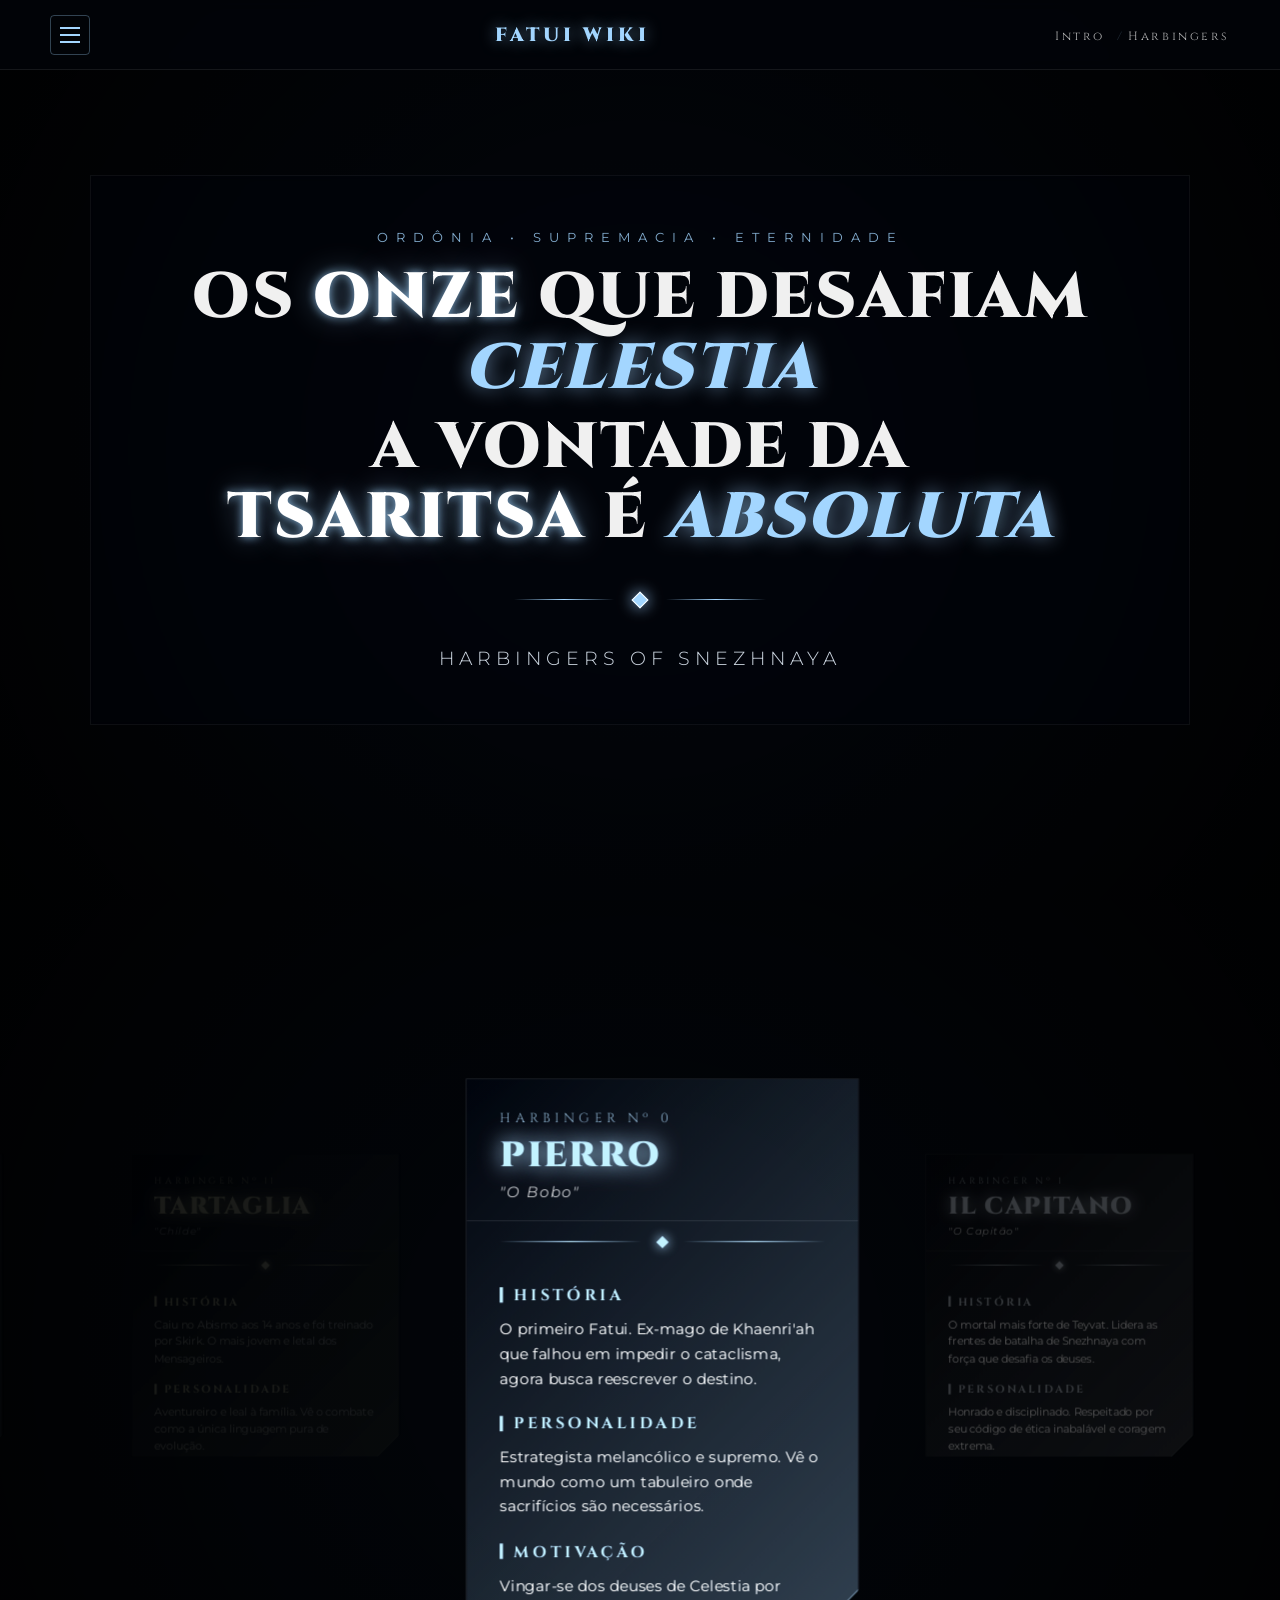
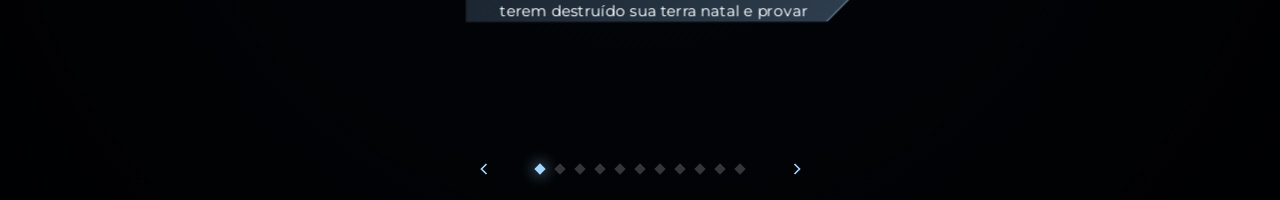
==== index.html @ 478ee24c "style: header" ====
<!DOCTYPE html>
<html lang="pt-BR">

<head>
    <meta charset="UTF-8">
    <meta name="viewport" content="width=device-width, initial-scale=1.0">
    <title>Os Onze Mensageiros Fatui</title>
    <link rel="preconnect" href="https://fonts.googleapis.com">
    <link rel="preconnect" href="https://fonts.gstatic.com" crossorigin>
    <link
        href="https://fonts.googleapis.com/css2?family=Cinzel:wght@400;700;900&family=Montserrat:wght@200;300;400&display=swap"
        rel="stylesheet">
    <link rel="stylesheet" href="style.css">
</head>

<body>

    <header class="main-header">
        <div class="header-left">
            <button class="hamburger-btn" id="hamburgerBtn" aria-label="Menu">
                <span class="hamburger-line"></span>
                <span class="hamburger-line"></span>
                <span class="hamburger-line"></span>
            </button>
        </div>
    
        <div class="header-center">
            <span class="logo">FATUI WIKI</span>
        </div>
    
        <nav class="header-right">
            <a href="#intro">Intro</a>
            <a href="#carousel-section">Harbingers</a>
        </nav>
    </header>

    <!-- MENU LATERAL -->
    <aside class="sidebar-menu" id="sidebarMenu">
        <div class="sidebar-header">
            <h2 class="sidebar-title">HARBINGERS</h2>
            <button class="sidebar-close" id="sidebarClose" aria-label="Fechar">
                <svg width="24" height="24" viewBox="0 0 24 24" fill="none" stroke="currentColor" stroke-width="2">
                    <line x1="18" y1="6" x2="6" y2="18"></line>
                    <line x1="6" y1="6" x2="18" y2="18"></line>
                </svg>
            </button>
        </div>

        <nav class="sidebar-nav">
            <a href="#" class="sidebar-item" data-index="0">
                <img src="resources/pierro.webp" alt="Pierro" class="sidebar-icon">
                <span class="sidebar-rank">Nº 0</span>
                <span class="sidebar-name">Pierro</span>
                <span class="sidebar-title">"O Bobo"</span>
            </a>
            <a href="#" class="sidebar-item" data-index="1">
                <img src="resources/capitano.webp" alt="Il Capitano" class="sidebar-icon">
                <span class="sidebar-rank">Nº 1</span>
                <span class="sidebar-name">Il Capitano</span>
                <span class="sidebar-title">"O Capitão"</span>
            </a>
            <a href="#" class="sidebar-item" data-index="2">
                <img src="resources/dottore.webp" alt="Dottore" class="sidebar-icon">
                <span class="sidebar-rank">Nº 2</span>
                <span class="sidebar-name">Dottore</span>
                <span class="sidebar-title">"O Doutor"</span>
            </a>
            <a href="#" class="sidebar-item" data-index="3">
                <img src="resources/columbina.webp" alt="Columbina" class="sidebar-icon">
                <span class="sidebar-rank">Nº 3</span>
                <span class="sidebar-name">Columbina</span>
                <span class="sidebar-title">"A Damisela"</span>
            </a>
            <a href="#" class="sidebar-item" data-index="4">
                <img src="resources/arlecchino.webp" alt="Arlecchino" class="sidebar-icon">
                <span class="sidebar-rank">Nº 4</span>
                <span class="sidebar-name">Arlecchino</span>
                <span class="sidebar-title">"A Serva"</span>
            </a>
            <a href="#" class="sidebar-item" data-index="5">
                <img src="resources/pulcinella.webp" alt="Pulcinella" class="sidebar-icon">
                <span class="sidebar-rank">Nº 5</span>
                <span class="sidebar-name">Pulcinella</span>
                <span class="sidebar-title">"O Galo"</span>
            </a>
            <a href="#" class="sidebar-item" data-index="6">
                <img src="resources/scaramouche.webp" alt="Scaramouche" class="sidebar-icon">
                <span class="sidebar-rank">Nº 6</span>
                <span class="sidebar-name">Scaramouche</span>
                <span class="sidebar-title">"O Baladeiro"</span>
            </a>
            <a href="#" class="sidebar-item" data-index="7">
                <img src="resources/sandrone.webp" alt="Sandrone" class="sidebar-icon">
                <span class="sidebar-rank">Nº 7</span>
                <span class="sidebar-name">Sandrone</span>
                <span class="sidebar-title">"A Marionete"</span>
            </a>
            <a href="#" class="sidebar-item" data-index="8">
                <img src="resources/signora.webp" alt="La Signora" class="sidebar-icon">
                <span class="sidebar-rank">Nº 8</span>
                <span class="sidebar-name">La Signora</span>
                <span class="sidebar-title">"A Senhora"</span>
            </a>
            <a href="#" class="sidebar-item" data-index="9">
                <img src="resources/pantalone.webp" alt="Pantalone" class="sidebar-icon">
                <span class="sidebar-rank">Nº 9</span>
                <span class="sidebar-name">Pantalone</span>
                <span class="sidebar-title">"O Regrator"</span>
            </a>
            <a href="#" class="sidebar-item" data-index="10">
                <img src="resources/tartaglia.webp" alt="Tartaglia" class="sidebar-icon">
                <span class="sidebar-rank">Nº 11</span>
                <span class="sidebar-name">Tartaglia</span>
                <span class="sidebar-title">"Childe"</span>
            </a>
        </nav>
    </aside>

    <div class="sidebar-overlay" id="sidebarOverlay"></div>


    <!-- INTRO -->
    <section id="intro">
        <video autoplay loop muted playsinline class="video-fundo">
            <source src="resources/snezhnaya-main.mp4" type="video/mp4">
        </video>

        <div class="overlay-dark"></div>

        <div class="intro-content">
            <div class="moldura-fatuus">
                <p class="tagline">ORDÔNIA • SUPREMACIA • ETERNIDADE</p>
                <h2 class="citacao">
                    OS <span class="destaque-cryo">ONZE</span> QUE DESAFIAM <span
                        class="destaque-cryo-glow">CELESTIA</span><br>
                    <span class="vontade">A VONTADE DA <span class="destaque-cryo">TSARITSA</span> É <span
                            class="destaque-cryo-glow">ABSOLUTA</span></span>
                </h2>
                <div class="divisor-gótico">
                    <span class="diamante"></span>
                </div>
                <p class="subtexto-intro">
                    HARBINGERS OF SNEZHNAYA
                </p>
            </div>
        </div>
    </section>

    <!-- CARROSSEL -->
    <section class="carousel-section" id="carousel-section">
        <video autoplay loop muted playsinline class="carousel-bg-video">
            <source src="resources/snezhnaya-main.mp4" type="video/mp4">
        </video>
        <div class="carousel-overlay"></div>

        <!-- Indicadores e Controles -->
        <div class="carousel-controls">
            <button class="carousel-btn carousel-btn-prev" aria-label="Anterior">
                <svg width="24" height="24" viewBox="0 0 24 24" fill="none" stroke="currentColor" stroke-width="2">
                    <polyline points="15 18 9 12 15 6"></polyline>
                </svg>
            </button>

            <div class="carousel-indicators">
                <div class="indicator-dot active"></div>
                <div class="indicator-dot"></div>
                <div class="indicator-dot"></div>
                <div class="indicator-dot"></div>
                <div class="indicator-dot"></div>
                <div class="indicator-dot"></div>
                <div class="indicator-dot"></div>
                <div class="indicator-dot"></div>
                <div class="indicator-dot"></div>
                <div class="indicator-dot"></div>
                <div class="indicator-dot"></div>
            </div>

            <button class="carousel-btn carousel-btn-next" aria-label="Próximo">
                <svg width="24" height="24" viewBox="0 0 24 24" fill="none" stroke="currentColor" stroke-width="2">
                    <polyline points="9 18 15 12 9 6"></polyline>
                </svg>
            </button>
        </div>

        <div class="carousel-wrapper">
            <div class="carousel-container">
                <div class="carousel-track">

                    <!-- PIERRO -->
                    <div class="harbinger-card active" data-character="pierro" data-video="resources/pierro-bg.mp4">
                        <div class="card-inner-gothic">
                            <div class="card-header-gothic">
                                <p class="card-rank">HARBINGER Nº 0</p>
                                <h1 class="card-title-gothic">Pierro</h1>
                                <p class="card-subtitle-gothic">"O Bobo"</p>
                            </div>

                            <div class="gothic-divider">
                                <div class="gothic-ornament"></div>
                            </div>

                            <div class="card-content-gothic">
                                <div class="card-section">
                                    <h3 class="section-title-gothic">História</h3>
                                    <p class="card-text-gothic">O primeiro Fatui. Ex-mago de Khaenri'ah que falhou em
                                        impedir o cataclisma, agora busca reescrever o destino.</p>
                                </div>

                                <div class="card-section">
                                    <h3 class="section-title-gothic">Personalidade</h3>
                                    <p class="card-text-gothic">Estrategista melancólico e supremo. Vê o mundo como um
                                        tabuleiro onde sacrifícios são necessários.</p>
                                </div>

                                <div class="card-section">
                                    <h3 class="section-title-gothic">Motivação</h3>
                                    <p class="card-text-gothic">Vingar-se dos deuses de Celestia por terem destruído sua
                                        terra natal e provar que a humanidade pode superar o destino.</p>
                                </div>

                                <div class="card-section card-extra-info">
                                    <h3 class="section-title-gothic">Habilidades</h3>
                                    <p class="card-text-gothic">Mestre em manipulação de energia elemental e estratégia
                                        militar. Possui conhecimento profundo sobre Khaenri'ah e os segredos do Abismo.
                                    </p>
                                </div>

                                <div class="card-section card-extra-info">
                                    <h3 class="section-title-gothic">Relacionamentos</h3>
                                    <p class="card-text-gothic">Mentor de todos os Harbingers. Mantém uma relação
                                        próxima com a Tsaritsa e respeita profundamente Il Capitano.</p>
                                </div>

                                <div class="card-section card-extra-info">
                                    <h3 class="section-title-gothic">Curiosidades</h3>
                                    <p class="card-text-gothic">Foi um dos sábios de Khaenri'ah antes da destruição. Usa
                                        uma máscara para ocultar metade do rosto, simbolizando sua dualidade.</p>
                                </div>
                            </div>

                            <button class="card-close-btn">
                                <svg width="24" height="24" viewBox="0 0 24 24" fill="none" stroke="currentColor"
                                    stroke-width="2">
                                    <line x1="18" y1="6" x2="6" y2="18"></line>
                                    <line x1="6" y1="6" x2="18" y2="18"></line>
                                </svg>
                            </button>
                        </div>
                    </div>

                    <!-- CAPITANO -->
                    <div class="harbinger-card" data-character="capitano" data-video="resources/capitano-bg.mp4">
                        <div class="card-inner-gothic">
                            <div class="card-header-gothic">
                                <p class="card-rank">HARBINGER Nº 1</p>
                                <h1 class="card-title-gothic">Il Capitano</h1>
                                <p class="card-subtitle-gothic">"O Capitão"</p>
                            </div>

                            <div class="gothic-divider">
                                <div class="gothic-ornament"></div>
                            </div>

                            <div class="card-content-gothic">
                                <div class="card-section">
                                    <h3 class="section-title-gothic">História</h3>
                                    <p class="card-text-gothic">O mortal mais forte de Teyvat. Lidera as frentes de
                                        batalha de Snezhnaya com força que desafia os deuses.</p>
                                </div>

                                <div class="card-section">
                                    <h3 class="section-title-gothic">Personalidade</h3>
                                    <p class="card-text-gothic">Honrado e disciplinado. Respeitado por seu código de
                                        ética inabalável e coragem extrema.</p>
                                </div>

                                <div class="card-section">
                                    <h3 class="section-title-gothic">Motivação</h3>
                                    <p class="card-text-gothic">Busca a verdadeira justiça através da força militar e o
                                        cumprimento da promessa feita à Tsaritsa.</p>
                                </div>

                                <div class="card-section card-extra-info">
                                    <h3 class="section-title-gothic">Habilidades</h3>
                                    <p class="card-text-gothic">Mestre em combate corpo a corpo e tático militar. Sua
                                        força física rivaliza com a dos deuses, mesmo sendo mortal.</p>
                                </div>

                                <div class="card-section card-extra-info">
                                    <h3 class="section-title-gothic">Relacionamentos</h3>
                                    <p class="card-text-gothic">Respeita profundamente Pierro. Possui rivalidade
                                        amigável com outros Harbingers. Admirado por todos os soldados de Snezhnaya.</p>
                                </div>

                                <div class="card-section card-extra-info">
                                    <h3 class="section-title-gothic">Curiosidades</h3>
                                    <p class="card-text-gothic">Sempre usa um elmo completo que nunca foi removido em
                                        público. Sua verdadeira identidade permanece um mistério.</p>
                                </div>
                            </div>

                            <button class="card-close-btn">
                                <svg width="24" height="24" viewBox="0 0 24 24" fill="none" stroke="currentColor"
                                    stroke-width="2">
                                    <line x1="18" y1="6" x2="6" y2="18"></line>
                                    <line x1="6" y1="6" x2="18" y2="18"></line>
                                </svg>
                            </button>
                        </div>
                    </div>

                    <!-- DOTTORE -->
                    <div class="harbinger-card" data-character="dottore" data-video="resources/dottore-bg.mp4">
                        <div class="card-inner-gothic">
                            <div class="card-header-gothic">
                                <p class="card-rank">HARBINGER Nº 2</p>
                                <h1 class="card-title-gothic">Dottore</h1>
                                <p class="card-subtitle-gothic">"O Doutor"</p>
                            </div>

                            <div class="gothic-divider">
                                <div class="gothic-ornament"></div>
                            </div>

                            <div class="card-content-gothic">
                                <div class="card-section">
                                    <h3 class="section-title-gothic">História</h3>
                                    <p class="card-text-gothic">Expulso da Academia por ideias heréticas. Criou clones
                                        de si mesmo para realizar pesquisas proibidas.</p>
                                </div>

                                <div class="card-section">
                                    <h3 class="section-title-gothic">Personalidade</h3>
                                    <p class="card-text-gothic">Frio e amoral. Vê a humanidade e os deuses como meros
                                        objetos de estudo para suas experiências.</p>
                                </div>

                                <div class="card-section">
                                    <h3 class="section-title-gothic">Motivação</h3>
                                    <p class="card-text-gothic">Transcender os limites humanos e criar um "deus" através
                                        da ciência, provando que o conhecimento não conhece ética.</p>
                                </div>

                                <div class="card-section card-extra-info">
                                    <h3 class="section-title-gothic">Habilidades</h3>
                                    <p class="card-text-gothic">Geneticista e cientista brilhante. Criou segmentos
                                        (clones) de si mesmo em diferentes idades para maximizar sua pesquisa.</p>
                                </div>

                                <div class="card-section card-extra-info">
                                    <h3 class="section-title-gothic">Relacionamentos</h3>
                                    <p class="card-text-gothic">Expulso da Academia de Sumeru. Mantém relação tensa com
                                        outros Harbingers devido aos seus métodos controversos.</p>
                                </div>

                                <div class="card-section card-extra-info">
                                    <h3 class="section-title-gothic">Curiosidades</h3>
                                    <p class="card-text-gothic">Seus experimentos são considerados heréticos até mesmo
                                        pelos Fatui. Possui obsessão com a ideia de superar os deuses.</p>
                                </div>
                            </div>

                            <button class="card-close-btn">
                                <svg width="24" height="24" viewBox="0 0 24 24" fill="none" stroke="currentColor"
                                    stroke-width="2">
                                    <line x1="18" y1="6" x2="6" y2="18"></line>
                                    <line x1="6" y1="6" x2="18" y2="18"></line>
                                </svg>
                            </button>
                        </div>
                    </div>

                    <!-- COLUMBINA -->
                    <div class="harbinger-card" data-character="columbina" data-video="resources/columbina-bg.mp4">
                        <div class="card-inner-gothic">
                            <div class="card-header-gothic">
                                <p class="card-rank">HARBINGER Nº 3</p>
                                <h1 class="card-title-gothic">Columbina</h1>
                                <p class="card-subtitle-gothic">"A Damisela"</p>
                            </div>

                            <div class="gothic-divider">
                                <div class="gothic-ornament"></div>
                            </div>

                            <div class="card-content-gothic">
                                <div class="card-section">
                                    <h3 class="section-title-gothic">História</h3>
                                    <p class="card-text-gothic">Ocupa o terceiro posto dos Fatui. Possui um poder
                                        transcendental que intimida até os guerreiros mais experientes.</p>
                                </div>

                                <div class="card-section">
                                    <h3 class="section-title-gothic">Personalidade</h3>
                                    <p class="card-text-gothic">Calma e misteriosa. Exala uma aura de perigo
                                        sobrenatural, agindo com uma delicadeza mortal.</p>
                                </div>

                                <div class="card-section">
                                    <h3 class="section-title-gothic">Motivação</h3>
                                    <p class="card-text-gothic">Suas intenções permanecem ocultas, mas sua lealdade
                                        parece estar ligada à pureza do objetivo da Tsaritsa.</p>
                                </div>
                            </div>
                        </div>
                    </div>

                    <!-- ARLECCHINO -->
                    <div class="harbinger-card" data-character="arlecchino" data-video="resources/arlecchino-bg.mp4">
                        <div class="card-inner-gothic">
                            <div class="card-header-gothic">
                                <p class="card-rank">HARBINGER Nº 4</p>
                                <h1 class="card-title-gothic">Arlecchino</h1>
                                <p class="card-subtitle-gothic">"A Serva"</p>
                            </div>

                            <div class="gothic-divider">
                                <div class="gothic-ornament"></div>
                            </div>

                            <div class="card-content-gothic">
                                <div class="card-section">
                                    <h3 class="section-title-gothic">História</h3>
                                    <p class="card-text-gothic">A "Pai" da Casa das Lareiras. Transformou o orfanato em
                                        uma rede de elite para servir à Tsaritsa.</p>
                                </div>

                                <div class="card-section">
                                    <h3 class="section-title-gothic">Personalidade</h3>
                                    <p class="card-text-gothic">Elegante e implacável. Protege seus "filhos" com um
                                        código de honra letal e exige lealdade.</p>
                                </div>

                                <div class="card-section">
                                    <h3 class="section-title-gothic">Motivação</h3>
                                    <p class="card-text-gothic">Garantir um futuro seguro para os órfãos da Casa das
                                        Lareiras e libertar o mundo das garras do destino distorcido.</p>
                                </div>
                            </div>
                        </div>
                    </div>

                    <!-- PULCINELLA -->
                    <div class="harbinger-card" data-character="pulcinella" data-video="resources/pulcinella-bg.mp4">
                        <div class="card-inner-gothic">
                            <div class="card-header-gothic">
                                <p class="card-rank">HARBINGER Nº 5</p>
                                <h1 class="card-title-gothic">Pulcinella</h1>
                                <p class="card-subtitle-gothic">"O Galo"</p>
                            </div>

                            <div class="gothic-divider">
                                <div class="gothic-ornament"></div>
                            </div>

                            <div class="card-content-gothic">
                                <div class="card-section">
                                    <h3 class="section-title-gothic">História</h3>
                                    <p class="card-text-gothic">Prefeito de Snezhnaya e mentor burocrático. Foi quem
                                        integrou Childe à organização Fatui.</p>
                                </div>

                                <div class="card-section">
                                    <h3 class="section-title-gothic">Personalidade</h3>
                                    <p class="card-text-gothic">Político astuto. Sob a fachada de gentil, esconde um
                                        estrategista que usa favores para controle.</p>
                                </div>

                                <div class="card-section">
                                    <h3 class="section-title-gothic">Motivação</h3>
                                    <p class="card-text-gothic">Prosperidade absoluta de Snezhnaya e a expansão da
                                        influência política da Tsaritsa sobre as outras nações.</p>
                                </div>
                            </div>
                        </div>
                    </div>

                    <!-- SCARAMOUCHE -->
                    <div class="harbinger-card" data-character="scaramouche" data-video="resources/scara-bg.mp4">
                        <div class="card-inner-gothic">
                            <div class="card-header-gothic">
                                <p class="card-rank">HARBINGER Nº 6</p>
                                <h1 class="card-title-gothic">Scaramouche</h1>
                                <p class="card-subtitle-gothic">"O Baladeiro"</p>
                            </div>

                            <div class="gothic-divider">
                                <div class="gothic-ornament"></div>
                            </div>

                            <div class="card-content-gothic">
                                <div class="card-section">
                                    <h3 class="section-title-gothic">História</h3>
                                    <p class="card-text-gothic">Marionete criada pela Shogun Raiden e descartada. Vagou
                                        séculos antes de apagar sua existência.</p>
                                </div>

                                <div class="card-section">
                                    <h3 class="section-title-gothic">Personalidade</h3>
                                    <p class="card-text-gothic">Cínico e orgulhoso. Atualmente busca redenção solitária
                                        como o Andarilho.</p>
                                </div>

                                <div class="card-section">
                                    <h3 class="section-title-gothic">Motivação</h3>
                                    <p class="card-text-gothic">Anteriormente, desejava um "coração" e poder divino.
                                        Atualmente, busca a verdade sobre seu passado e redenção.</p>
                                </div>
                            </div>
                        </div>
                    </div>

                    <!-- SANDRONE -->
                    <div class="harbinger-card" data-character="sandrone" data-video="resources/sandrone-bg.mp4">
                        <div class="card-inner-gothic">
                            <div class="card-header-gothic">
                                <p class="card-rank">HARBINGER Nº 7</p>
                                <h1 class="card-title-gothic">Sandrone</h1>
                                <p class="card-subtitle-gothic">"A Marionete"</p>
                            </div>

                            <div class="gothic-divider">
                                <div class="gothic-ornament"></div>
                            </div>

                            <div class="card-content-gothic">
                                <div class="card-section">
                                    <h3 class="section-title-gothic">História</h3>
                                    <p class="card-text-gothic">Gênia da engenharia mecânica. Sempre acompanhada por uma
                                        máquina colossal com vínculo mente-máquina.</p>
                                </div>

                                <div class="card-section">
                                    <h3 class="section-title-gothic">Personalidade</h3>
                                    <p class="card-text-gothic">Taciturna e antissocial. Despreza aqueles sem
                                        conhecimento técnico.</p>
                                </div>

                                <div class="card-section">
                                    <h3 class="section-title-gothic">Motivação</h3>
                                    <p class="card-text-gothic">Aperfeiçoar a tecnologia de autômatos e possivelmente
                                        replicar a consciência humana em máquinas puras.</p>
                                </div>
                            </div>
                        </div>
                    </div>

                    <!-- SIGNORA -->
                    <div class="harbinger-card" data-character="signora" data-video="resources/signora-bg.mp4">
                        <div class="card-inner-gothic">
                            <div class="card-header-gothic">
                                <p class="card-rank">HARBINGER Nº 8</p>
                                <h1 class="card-title-gothic">La Signora</h1>
                                <p class="card-subtitle-gothic">"A Senhora"</p>
                            </div>

                            <div class="gothic-divider">
                                <div class="gothic-ornament"></div>
                            </div>

                            <div class="card-content-gothic">
                                <div class="card-section">
                                    <h3 class="section-title-gothic">História</h3>
                                    <p class="card-text-gothic">A Bruxa das Chamas Carmesim. Teve seu fogo selado por um
                                        Delírio após perder seu amor no cataclisma.</p>
                                </div>

                                <div class="card-section">
                                    <h3 class="section-title-gothic">Personalidade</h3>
                                    <p class="card-text-gothic">Arrogante e cruel. Movida por uma fúria eterna contra o
                                        mundo e os deuses negligentes.</p>
                                </div>

                                <div class="card-section">
                                    <h3 class="section-title-gothic">Motivação</h3>
                                    <p class="card-text-gothic">Limpar o "mundo distorcido" através do gelo da Tsaritsa,
                                        queimando tudo o que restou de sua dor passada.</p>
                                </div>
                            </div>
                        </div>
                    </div>

                    <!-- PANTALONE -->
                    <div class="harbinger-card" data-character="pantalone" data-video="resources/pantalone-bg.mp4">
                        <div class="card-inner-gothic">
                            <div class="card-header-gothic">
                                <p class="card-rank">HARBINGER Nº 9</p>
                                <h1 class="card-title-gothic">Pantalone</h1>
                                <p class="card-subtitle-gothic">"O Regrator"</p>
                            </div>

                            <div class="gothic-divider">
                                <div class="gothic-ornament"></div>
                            </div>

                            <div class="card-content-gothic">
                                <div class="card-section">
                                    <h3 class="section-title-gothic">História</h3>
                                    <p class="card-text-gothic">Nascido na pobreza e sem Visão. Jurou dominar o mundo
                                        pelo controle econômico e financeiro.</p>
                                </div>

                                <div class="card-section">
                                    <h3 class="section-title-gothic">Personalidade</h3>
                                    <p class="card-text-gothic">Ambicioso e calculista. Vê Teyvat como uma balança
                                        comercial movida por dívidas.</p>
                                </div>

                                <div class="card-section">
                                    <h3 class="section-title-gothic">Motivação</h3>
                                    <p class="card-text-gothic">Tornar Snezhnaya o coração econômico do mundo, provando
                                        que o capital humano supera o poder dos deuses.</p>
                                </div>
                            </div>
                        </div>
                    </div>

                    <!-- TARTAGLIA -->
                    <div class="harbinger-card" data-character="tartaglia" data-video="resources/tartaglia-bg.mp4">
                        <div class="card-inner-gothic">
                            <div class="card-header-gothic">
                                <p class="card-rank">HARBINGER Nº 11</p>
                                <h1 class="card-title-gothic">Tartaglia</h1>
                                <p class="card-subtitle-gothic">"Childe"</p>
                            </div>

                            <div class="gothic-divider">
                                <div class="gothic-ornament"></div>
                            </div>

                            <div class="card-content-gothic">
                                <div class="card-section">
                                    <h3 class="section-title-gothic">História</h3>
                                    <p class="card-text-gothic">Caiu no Abismo aos 14 anos e foi treinado por Skirk. O
                                        mais jovem e letal dos Mensageiros.</p>
                                </div>

                                <div class="card-section">
                                    <h3 class="section-title-gothic">Personalidade</h3>
                                    <p class="card-text-gothic">Aventureiro e leal à família. Vê o combate como a única
                                        linguagem pura de evolução.</p>
                                </div>

                                <div class="card-section">
                                    <h3 class="section-title-gothic">Motivação</h3>
                                    <p class="card-text-gothic">Tornar-se o guerreiro mais forte do mundo e proteger a
                                        inocência de seus irmãos em Snezhnaya.</p>
                                </div>

                                <div class="card-section card-extra-info">
                                    <h3 class="section-title-gothic">Habilidades</h3>
                                    <p class="card-text-gothic">Mestre em todas as armas. Pode invocar a Forma Abissal,
                                        uma transformação que amplifica drasticamente seu poder de combate.</p>
                                </div>

                                <div class="card-section card-extra-info">
                                    <h3 class="section-title-gothic">Relacionamentos</h3>
                                    <p class="card-text-gothic">Extremamente protetor com seus irmãos Teucer, Tonia e
                                        Anthon. Foi recrutado por Pulcinella. Treinado pela misteriosa Skirk no Abismo.
                                    </p>
                                </div>

                                <div class="card-section card-extra-info">
                                    <h3 class="section-title-gothic">Curiosidades</h3>
                                    <p class="card-text-gothic">É o mais jovem Harbinger. Mantém sua identidade Fatui em
                                        segredo da família. Possui uma sede insaciável por batalhas desafiadoras.</p>
                                </div>
                            </div>
                        </div>
                    </div>
                </div>
            </div>
        </div>
    </section>

    <script src="script.js"></script>
</body>

</html>
---- style.css ----
:root {
    --pierro: #9bbad1;
    --pierro-gold: #e6d5a7;
    --capitano: #7c8ea0;
    --dottore: #f2c7b1;
    --columbina: #ff8a8a;
    --arlecchino: #9e1b1b;
    --pulcinella: #5c7ee6;
    --scaramouche: #9d78e6;
    --sandrone: #b34d65;
    --signora: #ff3d40;
    --pantalone: #7cb9e8;
    --tartaglia: #e0d88d;
}

* {
    margin: 0;
    padding: 0;
    box-sizing: border-box;
    scrollbar-width: thin;
    scrollbar-color: rgba(163, 214, 255, 0.4) rgba(2, 5, 10, 0.8);
}

body {
    font-family: 'Montserrat', sans-serif;
    background: #02050a;
    color: #fff;
    overflow-x: hidden;
}

/* ===== SCROLLBAR ===== */
::-webkit-scrollbar {
    width: 10px;
    height: 10px;
}

::-webkit-scrollbar-track {
    background: rgba(2, 5, 10, 0.8);
    border-left: 1px solid rgba(163, 214, 255, 0.1);
}

::-webkit-scrollbar-thumb {
    background: linear-gradient(180deg, rgba(163, 214, 255, 0.3), rgba(163, 214, 255, 0.5));
    border-radius: 5px;
    border: 2px solid rgba(2, 5, 10, 0.5);
}

::-webkit-scrollbar-thumb:hover {
    background: linear-gradient(180deg, rgba(163, 214, 255, 0.5), rgba(163, 214, 255, 0.7));
    box-shadow: 0 0 15px rgba(163, 214, 255, 0.5);
}

/* ===== HEADER ===== */
.main-header {
    position: fixed;
    top: 0;
    left: 0;
    width: 100%;
    height: clamp(60px, 8vh, 70px);
    z-index: 999;
    display: flex;
    justify-content: space-between;
    align-items: center;
    padding: 0 clamp(20px, 4vw, 50px);
    background: rgba(2, 5, 10, 0.75);
    backdrop-filter: blur(8px);
    border-bottom: 1px solid rgba(255, 255, 255, 0.08);
}

.header-right a:not(:last-child)::after {
    content: "/";
    margin-left: clamp(8px, 1.5vw, 12px);
    color: rgba(163, 214, 255, 0.3);
    pointer-events: none;
}

.logo {
    font-family: 'Cinzel', serif;
    font-weight: 900;
    letter-spacing: clamp(2px, 0.3vw, 4px);
    font-size: clamp(0.9rem, 1.5vw, 1.2rem);
    color: #a3d6ff;
    text-shadow: 0 0 15px rgba(163, 214, 255, 0.6);
}

.header-right a {
    font-family: 'Cinzel', serif;
    font-size: clamp(0.6rem, 1vw, 0.75rem);
    letter-spacing: clamp(2px, 0.2vw, 3px);
    color: #ddd;
    text-decoration: none;
    opacity: 0.8;
    transition: all 0.3s ease;
}

.header-right a:hover {
    opacity: 1;
    color: #a3d6ff;
}

.hamburger-btn {
    width: clamp(35px, 5vw, 40px);
    height: clamp(35px, 5vw, 40px);
    background: transparent;
    border: 1px solid rgba(163, 214, 255, 0.3);
    border-radius: 4px;
    display: flex;
    flex-direction: column;
    align-items: center;
    justify-content: center;
    gap: 5px;
    cursor: pointer;
    transition: all 0.3s ease;
}

.hamburger-btn:hover {
    border-color: #a3d6ff;
    background: rgba(163, 214, 255, 0.1);
}

.hamburger-line {
    width: clamp(16px, 3vw, 20px);
    height: 2px;
    background: #a3d6ff;
    transition: all 0.3s ease;
}

.hamburger-btn:hover .hamburger-line {
    box-shadow: 0 0 8px #a3d6ff;
}

/* ===== SIDEBAR ===== */
.sidebar-menu {
    position: fixed;
    top: 0;
    left: -350px;
    width: min(350px, 85vw);
    height: 100vh;
    background: rgba(2, 5, 10, 0.95);
    backdrop-filter: blur(20px);
    border-right: 1px solid rgba(163, 214, 255, 0.2);
    z-index: 10000;
    transition: left 0.4s cubic-bezier(0.4, 0, 0.2, 1);
    overflow-y: auto;
}

.sidebar-menu::-webkit-scrollbar {
    width: 8px;
}

.sidebar-menu::-webkit-scrollbar-track {
    background: rgba(0, 0, 0, 0.3);
    border-left: 1px solid rgba(163, 214, 255, 0.1);
}

.sidebar-menu::-webkit-scrollbar-thumb {
    background: linear-gradient(180deg, rgba(163, 214, 255, 0.4), rgba(163, 214, 255, 0.6));
    border-radius: 4px;
    border: 1px solid rgba(163, 214, 255, 0.3);
}

.sidebar-menu::-webkit-scrollbar-thumb:hover {
    background: linear-gradient(180deg, rgba(163, 214, 255, 0.6), rgba(163, 214, 255, 0.8));
    box-shadow: 0 0 10px rgba(163, 214, 255, 0.4);
}

.sidebar-menu.active {
    left: 0;
}

.sidebar-header {
    display: flex;
    align-items: center;
    justify-content: space-between;
    padding: clamp(20px, 3vh, 25px) clamp(20px, 3vw, 30px);
    border-bottom: 1px solid rgba(163, 214, 255, 0.15);
}

.sidebar-title {
    font-family: 'Cinzel', serif;
    font-size: clamp(1.2rem, 2vw, 1.5rem);
    font-weight: 900;
    letter-spacing: clamp(3px, 0.5vw, 5px);
    color: #a3d6ff;
    text-shadow: 0 0 15px rgba(163, 214, 255, 0.6);
}

.sidebar-close {
    width: 35px;
    height: 35px;
    background: rgba(163, 214, 255, 0.1);
    border: 1px solid rgba(163, 214, 255, 0.3);
    border-radius: 50%;
    display: flex;
    align-items: center;
    justify-content: center;
    cursor: pointer;
    color: #a3d6ff;
    transition: all 0.3s ease;
}

.sidebar-close:hover {
    background: rgba(255, 50, 50, 0.3);
    border-color: #ff3232;
    transform: rotate(90deg);
}

.sidebar-nav {
    padding: 20px 0;
}

.sidebar-item {
    display: grid;
    grid-template-columns: clamp(45px, 6vw, 50px) clamp(50px, 7vw, 60px) 1fr;
    grid-template-rows: auto auto;
    gap: 5px clamp(12px, 2vw, 15px);
    padding: clamp(15px, 2vh, 18px) clamp(20px, 3vw, 30px);
    border-bottom: 1px solid rgba(255, 255, 255, 0.05);
    text-decoration: none;
    transition: all 0.3s ease;
    position: relative;
}

.sidebar-item::before {
    content: "";
    position: absolute;
    left: 0;
    top: 0;
    width: 3px;
    height: 100%;
    background: #a3d6ff;
    transform: scaleY(0);
    transition: transform 0.3s ease;
}

.sidebar-item:hover {
    background: rgba(163, 214, 255, 0.08);
}

.sidebar-item:hover::before {
    transform: scaleY(1);
}

.sidebar-icon {
    grid-column: 1;
    grid-row: 1 / 3;
    width: clamp(45px, 6vw, 50px);
    height: clamp(45px, 6vw, 50px);
    border-radius: 8px;
    object-fit: cover;
    border: 2px solid rgba(163, 214, 255, 0.3);
    transition: all 0.3s ease;
    box-shadow: 0 0 10px rgba(163, 214, 255, 0.2);
}

.sidebar-item:hover .sidebar-icon {
    border-color: #a3d6ff;
    box-shadow: 0 0 20px rgba(163, 214, 255, 0.5);
    transform: scale(1.05);
}

.sidebar-rank {
    grid-column: 2;
    grid-row: 1 / 3;
    font-family: 'Cinzel', serif;
    font-size: clamp(1rem, 1.5vw, 1.2rem);
    font-weight: 700;
    color: #a3d6ff;
    display: flex;
    align-items: center;
    justify-content: center;
    text-shadow: 0 0 10px rgba(163, 214, 255, 0.5);
}

.sidebar-name {
    grid-column: 3;
    grid-row: 1;
    font-family: 'Cinzel', serif;
    font-size: clamp(0.95rem, 1.4vw, 1.1rem);
    font-weight: 700;
    color: #ffffff;
    letter-spacing: 1px;
}

.sidebar-item .sidebar-title {
    grid-column: 3;
    grid-row: 2;
    font-size: clamp(0.75rem, 1.1vw, 0.85rem);
    color: rgba(255, 255, 255, 0.6);
    font-style: italic;
    font-weight: 400;
    letter-spacing: 1px;
    text-shadow: none;
}

.sidebar-overlay {
    position: fixed;
    inset: 0;
    background: rgba(0, 0, 0, 0.7);
    backdrop-filter: blur(4px);
    z-index: 9999;
    opacity: 0;
    pointer-events: none;
    transition: opacity 0.4s ease;
}

.sidebar-overlay.active {
    opacity: 1;
    pointer-events: all;
}

/* ===== INTRO ===== */
#intro {
    position: relative;
    height: 100vh;
    display: flex;
    align-items: center;
    justify-content: center;
    overflow: hidden;
}

.video-fundo {
    position: absolute;
    width: 100%;
    height: 100%;
    object-fit: cover;
    filter: brightness(0.4) contrast(1.2) saturate(0.5);
}

.overlay-dark {
    position: absolute;
    inset: 0;
    background: radial-gradient(circle, transparent 20%, rgba(0, 0, 0, 0.9) 100%);
    z-index: 2;
}

.intro-content {
    position: relative;
    z-index: 10;
    padding: clamp(40px, 6vh, 60px) clamp(20px, 8vw, 100px);
    backdrop-filter: blur(4px);
    border: 1px solid rgba(255, 255, 255, 0.05);
    background: rgba(0, 5, 15, 0.3);
    text-align: center;
    max-width: min(1100px, 90vw);
    animation: slideUp 1s ease-out;
}

@keyframes slideUp {
    from {
        opacity: 0;
        transform: translateY(30px);
    }

    to {
        opacity: 1;
        transform: translateY(0);
    }
}

.tagline {
    font-family: 'Montserrat', sans-serif;
    letter-spacing: clamp(4px, 0.8vw, 8px);
    font-size: clamp(0.7rem, 1vw, 0.8rem);
    color: #a3d6ff;
    margin-bottom: clamp(15px, 2vh, 20px);
    opacity: 0.8;
    text-transform: uppercase;
}

.citacao {
    font-family: 'Cinzel', serif;
    font-size: clamp(2rem, 5vw, 4.5rem);
    font-weight: 900;
    line-height: 1.1;
    color: #f0f0f0;
    text-transform: uppercase;
    letter-spacing: 2px;
}

.destaque-cryo {
    color: #ffffff;
    text-shadow: 0 0 10px rgba(163, 214, 255, 0.8), 0 0 30px rgba(163, 214, 255, 0.4);
}

.destaque-cryo-glow {
    color: #a3d6ff;
    font-style: italic;
    text-shadow: 0 0 20px rgba(163, 214, 255, 0.6);
}

.divisor-gótico {
    display: flex;
    align-items: center;
    justify-content: center;
    margin: clamp(30px, 5vh, 40px) 0;
}

.divisor-gótico::before,
.divisor-gótico::after {
    content: "";
    height: 1px;
    width: clamp(50px, 10vw, 100px);
    background: linear-gradient(90deg, transparent, #a3d6ff, transparent);
}

.diamante {
    width: clamp(10px, 1.5vw, 12px);
    height: clamp(10px, 1.5vw, 12px);
    background: #a3d6ff;
    transform: rotate(45deg);
    margin: 0 clamp(15px, 2vw, 20px);
    box-shadow: 0 0 15px #a3d6ff;
    border: 1px solid #fff;
}

.subtexto-intro {
    font-family: 'Montserrat', sans-serif;
    font-size: clamp(0.9rem, 1.5vw, 1.2rem);
    font-weight: 300;
    color: #cbd5e0;
    letter-spacing: clamp(3px, 0.5vw, 5px);
}

.vontade {
    display: block;
    margin-top: clamp(8px, 1vh, 10px);
}

/* ===== CAROUSEL SECTION ===== */
.carousel-section {
    position: relative;
    height: 100vh;
    display: flex;
    align-items: center;
    justify-content: center;
    overflow: hidden;
    background: #02050a;
}

.carousel-bg-video {
    position: absolute;
    width: 100%;
    height: 100%;
    object-fit: cover;
    filter: brightness(0.4) contrast(1.1) saturate(0.8);
    transition: opacity 0.3s ease;
}

.carousel-overlay {
    position: absolute;
    inset: 0;
    background:
        repeating-linear-gradient(0deg, transparent, transparent 2px, rgba(0, 0, 0, 0.05) 2px, rgba(0, 0, 0, 0.05) 4px),
        radial-gradient(circle at center, transparent 0%, rgba(0, 0, 0, 0.4) 50%, rgba(0, 0, 0, 0.85) 100%);
    pointer-events: none;
}

.carousel-wrapper {
    position: relative;
    width: 100%;
    max-width: 1400px;
    height: clamp(450px, 65vh, 550px);
    z-index: 10;
    perspective: 2000px;
}

.carousel-container {
    position: relative;
    width: 100%;
    height: 100%;
    display: flex;
    align-items: center;
    justify-content: center;
}

.carousel-track {
    display: flex;
    gap: clamp(20px, 3vw, 40px);
    padding: 0 20px;
    will-change: transform;
}

.harbinger-card {
    flex-shrink: 0;
    width: clamp(240px, 28vw, 360px);
    height: clamp(320px, 45vh, 480px);
    position: relative;
    transition: opacity 0.6s cubic-bezier(0.4, 0, 0.2, 1),
        transform 0.6s cubic-bezier(0.4, 0, 0.2, 1),
        filter 0.6s cubic-bezier(0.4, 0, 0.2, 1),
        height 0.6s cubic-bezier(0.4, 0, 0.2, 1);
    opacity: 0.3;
    transform: scale(0.75);
    filter: brightness(0.4) saturate(0.5);
    cursor: pointer;
}

.harbinger-card.active {
    opacity: 1;
    height: clamp(400px, 55vh, 600px);
    transform: scale(clamp(1.05, 1.1, 1.15));
    filter: brightness(1.3) saturate(1.2);
    z-index: 10;
}

.harbinger-card.expanded {
    width: min(1200px, 90vw);
    height: min(700px, 85vh);
    position: fixed;
    top: 50%;
    left: 50%;
    transform: translate(-50%, -50%) scale(1) !important;
    z-index: 1000;
    opacity: 1 !important;
    filter: brightness(1.2) !important;
    cursor: default;
}

.carousel-section.card-expanded {
    overflow: hidden;
}

.carousel-section.card-expanded::before {
    content: "";
    position: fixed;
    inset: 0;
    background: rgba(0, 0, 0, 0.85);
    backdrop-filter: blur(10px);
    z-index: 999;
    animation: fadeIn 0.3s ease;
}

@keyframes fadeIn {
    from {
        opacity: 0;
    }

    to {
        opacity: 1;
    }
}

.card-inner-gothic {
    width: 100%;
    height: 100%;
    background: rgba(0, 5, 15, 0.4);
    backdrop-filter: blur(8px);
    border: 1px solid rgba(255, 255, 255, 0.1);
    position: relative;
    overflow: hidden;
    display: flex;
    flex-direction: column;
    clip-path: polygon(0 0, 100% 0, 100% calc(100% - 30px), calc(100% - 30px) 100%, 0 100%);
}

.card-inner-gothic::before {
    content: "";
    position: absolute;
    inset: 0;
    background: linear-gradient(135deg, transparent 0%, var(--card-color) 100%);
    opacity: 0.25;
    pointer-events: none;
}

.card-inner-gothic::after {
    content: "";
    position: absolute;
    bottom: 0;
    right: 0;
    width: clamp(20px, 3vw, 30px);
    height: clamp(20px, 3vw, 30px);
    background: var(--card-color);
    opacity: 0.5;
    clip-path: polygon(100% 0, 100% 100%, 0 100%);
}

.card-header-gothic {
    padding: clamp(20px, 3vh, 30px) clamp(20px, 3vw, 30px) clamp(15px, 2vh, 20px);
    border-bottom: 1px solid rgba(255, 255, 255, 0.08);
}

.card-rank {
    font-family: 'Cinzel', serif;
    font-size: clamp(0.65rem, 1vw, 0.75rem);
    letter-spacing: clamp(3px, 0.4vw, 4px);
    color: var(--card-color);
    text-transform: uppercase;
    opacity: 0.7;
    margin-bottom: clamp(6px, 1vh, 8px);
}

.card-title-gothic {
    font-family: 'Cinzel', serif;
    font-size: clamp(1.3rem, 2.5vw, 2rem);
    font-weight: 900;
    color: var(--card-color);
    text-transform: uppercase;
    letter-spacing: clamp(1px, 0.2vw, 2px);
    text-shadow: 0 0 20px var(--card-color);
    line-height: 1.2;
    word-wrap: break-word;
    overflow-wrap: break-word;
}

.card-subtitle-gothic {
    font-family: 'Montserrat', sans-serif;
    font-size: clamp(0.75rem, 1.1vw, 0.85rem);
    color: rgba(255, 255, 255, 0.6);
    font-style: italic;
    letter-spacing: 1px;
    margin-top: clamp(4px, 0.5vh, 5px);
}

.gothic-divider {
    display: flex;
    align-items: center;
    padding: 0 clamp(20px, 3vw, 30px);
    margin: clamp(12px, 2vh, 15px) 0;
}

.gothic-divider::before,
.gothic-divider::after {
    content: "";
    flex: 1;
    height: 1px;
    background: linear-gradient(90deg, transparent, var(--card-color), transparent);
}

.gothic-ornament {
    width: clamp(6px, 1vw, 8px);
    height: clamp(6px, 1vw, 8px);
    background: var(--card-color);
    transform: rotate(45deg);
    margin: 0 clamp(12px, 2vw, 15px);
    box-shadow: 0 0 10px var(--card-color);
}

.card-content-gothic {
    flex: 1;
    padding: clamp(15px, 2.5vh, 20px) clamp(20px, 3vw, 30px);
    overflow-y: auto;
    display: grid;
    grid-template-columns: 1fr;
    gap: 0;
}

.harbinger-card.expanded .card-content-gothic {
    grid-template-columns: 1fr 1fr;
    gap: clamp(20px, 3vw, 30px);
    padding: clamp(25px, 4vh, 30px) clamp(30px, 4vw, 40px);
}

@media (max-width: 768px) {
    .harbinger-card.expanded .card-content-gothic {
        grid-template-columns: 1fr;
        gap: clamp(15px, 2vh, 20px);
    }
}

.card-content-gothic::-webkit-scrollbar {
    width: 4px;
}

.card-content-gothic::-webkit-scrollbar-thumb {
    background: var(--card-color);
    border-radius: 2px;
}

.card-section {
    margin-bottom: clamp(15px, 2.5vh, 20px);
}

.section-title-gothic {
    font-family: 'Cinzel', serif;
    font-size: clamp(0.8rem, 1.2vw, 0.9rem);
    color: var(--card-color);
    text-transform: uppercase;
    letter-spacing: clamp(2px, 0.3vw, 3px);
    margin-bottom: clamp(8px, 1.5vh, 10px);
    display: flex;
    align-items: center;
    gap: clamp(8px, 1vw, 10px);
}

.section-title-gothic::before {
    content: "";
    width: 3px;
    height: clamp(12px, 1.8vh, 14px);
    background: var(--card-color);
}

.card-text-gothic {
    font-size: clamp(0.85rem, 1.1vw, 0.9rem);
    line-height: 1.6;
    color: #ddd;
}

.card-extra-info {
    display: none;
}

.harbinger-card.expanded .card-extra-info {
    display: block;
}

.card-close-btn {
    position: absolute;
    top: clamp(15px, 2vh, 20px);
    right: clamp(15px, 2vw, 20px);
    width: clamp(35px, 5vw, 40px);
    height: clamp(35px, 5vw, 40px);
    background: rgba(0, 5, 15, 0.8);
    backdrop-filter: blur(8px);
    border: 1px solid rgba(255, 255, 255, 0.2);
    border-radius: 50%;
    display: none;
    align-items: center;
    justify-content: center;
    cursor: pointer;
    color: #fff;
    transition: all 0.3s ease;
    z-index: 10;
}

.harbinger-card.expanded .card-close-btn {
    display: flex;
}

.card-close-btn:hover {
    background: rgba(255, 50, 50, 0.8);
    border-color: #ff3232;
    transform: rotate(90deg);
}

.carousel-controls {
    position: absolute;
    bottom: clamp(5px, 1vh, 10px);
    left: 50%;
    transform: translateX(-50%);
    display: flex;
    align-items: center;
    gap: clamp(20px, 3vw, 30px);
    z-index: 20;
    transition: opacity 0.3s ease;
}

.carousel-section.card-expanded .carousel-controls {
    opacity: 0;
    pointer-events: none;
}

.carousel-btn {
    width: clamp(38px, 5vw, 45px);
    height: clamp(38px, 5vw, 45px);
    background: rgba(0, 0, 0, 0);
    border: none;
    display: flex;
    align-items: center;
    justify-content: center;
    cursor: pointer;
    color: #a3d6ff;
    transition: all 0.3s ease;
}

.carousel-btn:hover {
    transform: scale(1.4);
}

.carousel-btn:active {
    transform: scale(0.95);
}

.carousel-btn svg {
    width: clamp(16px, 2.5vw, 20px);
    height: clamp(16px, 2.5vw, 20px);
}

.carousel-indicators {
    display: flex;
    gap: clamp(8px, 1.5vw, 12px);
}

.indicator-dot {
    width: clamp(6px, 1vw, 8px);
    height: clamp(6px, 1vw, 8px);
    background: rgba(255, 255, 255, 0.2);
    transform: rotate(45deg);
    cursor: pointer;
    transition: all 0.3s ease;
}

.indicator-dot:hover {
    background: rgba(163, 214, 255, 0.5);
}

.indicator-dot.active {
    background: #a3d6ff;
    box-shadow: 0 0 15px #a3d6ff;
}

/* ===== CHARACTER COLORS ===== */
[data-character="pierro"] {
    --card-color: var(--pierro);
}

[data-character="capitano"] {
    --card-color: var(--capitano);
}

[data-character="dottore"] {
    --card-color: var(--dottore);
}

[data-character="columbina"] {
    --card-color: var(--columbina);
}

[data-character="arlecchino"] {
    --card-color: var(--arlecchino);
}

[data-character="pulcinella"] {
    --card-color: var(--pulcinella);
}

[data-character="scaramouche"] {
    --card-color: var(--scaramouche);
}

[data-character="sandrone"] {
    --card-color: var(--sandrone);
}

[data-character="signora"] {
    --card-color: var(--signora);
}

[data-character="pantalone"] {
    --card-color: var(--pantalone);
}

[data-character="tartaglia"] {
    --card-color: var(--tartaglia);
}
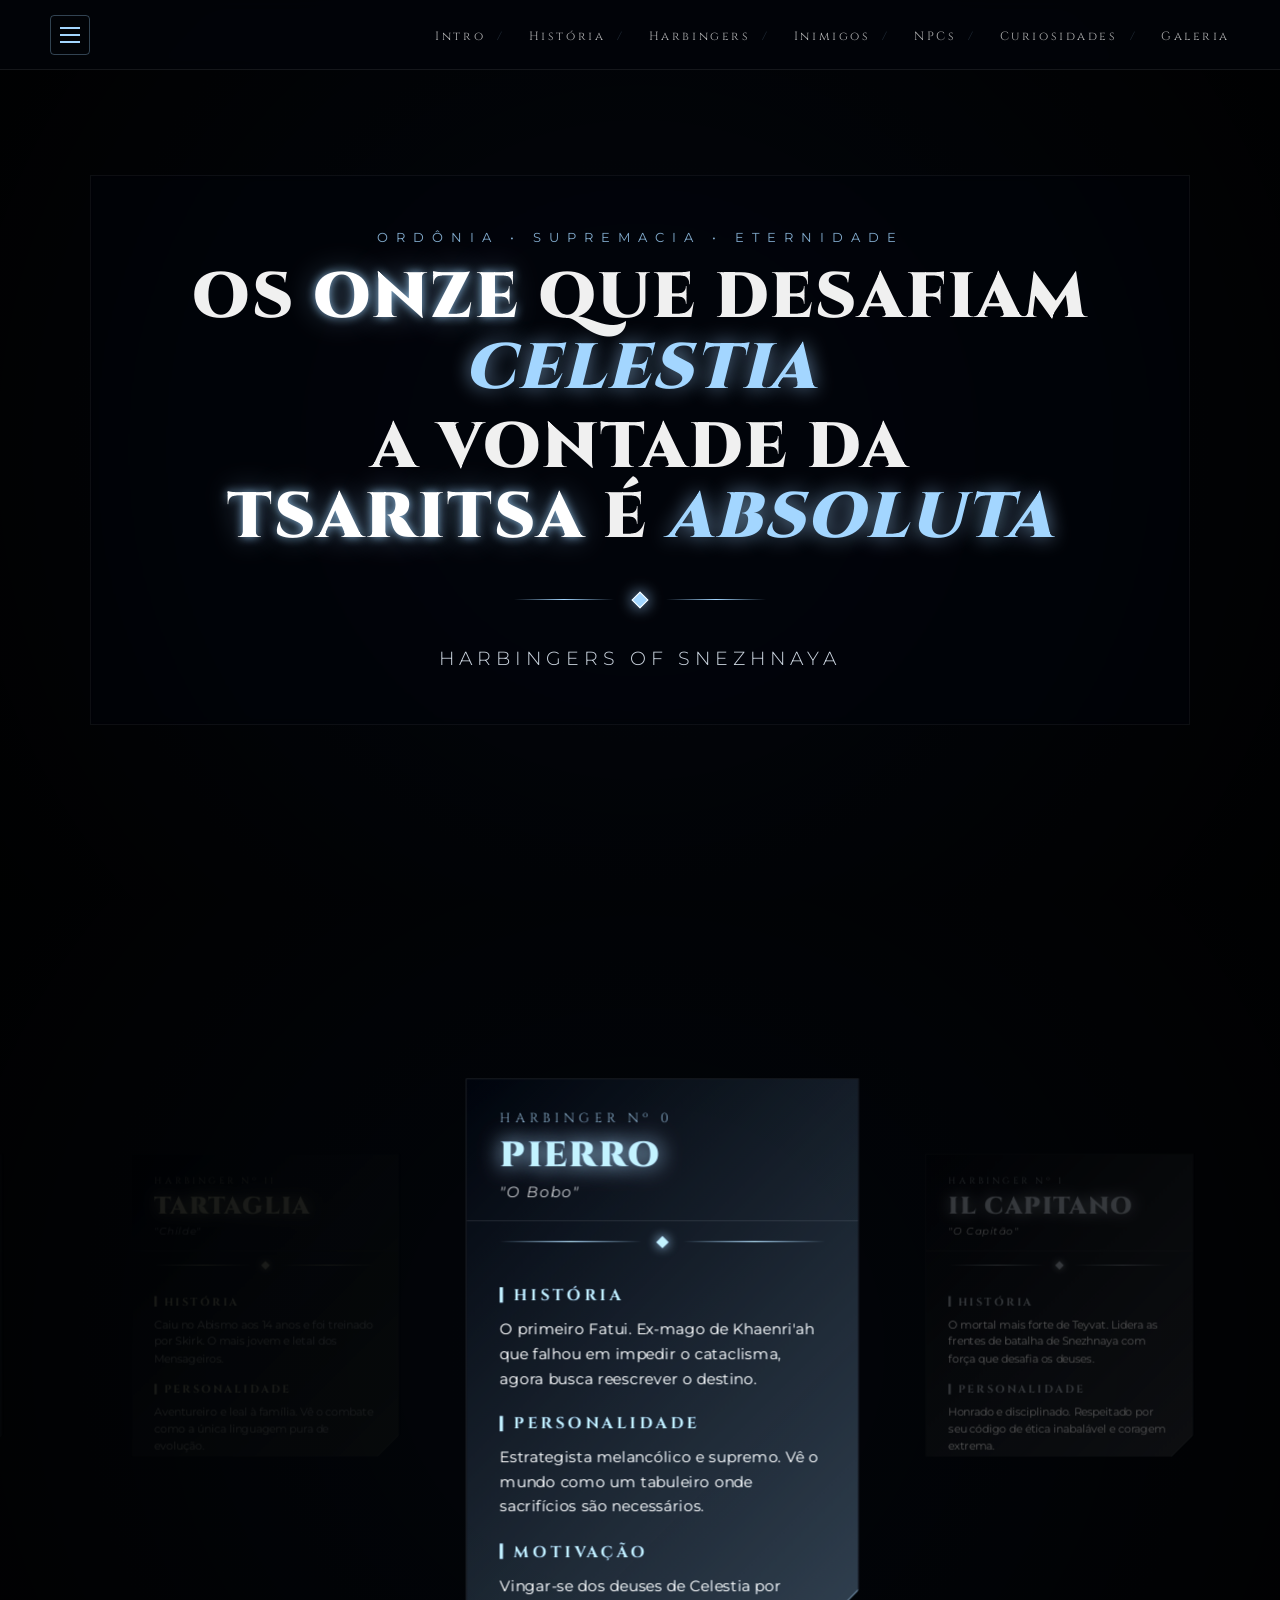
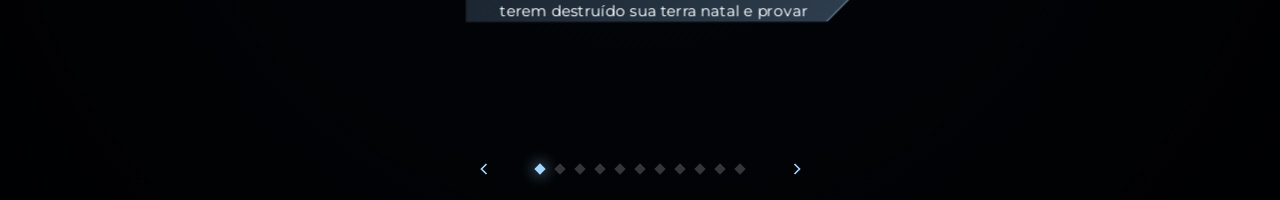
==== commit 25ef2890: "fix: header" ====
--- a/index.html
+++ b/index.html
@@ -24,13 +24,14 @@
             </button>
         </div>
     
-        <div class="header-center">
-            <span class="logo">FATUI WIKI</span>
-        </div>
-    
         <nav class="header-right">
             <a href="#intro">Intro</a>
+            <a href="#historia-section">História</a>
             <a href="#carousel-section">Harbingers</a>
+            <a href="#inimigos-section">Inimigos</a>
+            <a href="#npcs-section">NPCs</a>
+            <a href="#curiosidades-section">Curiosidades</a>
+            <a href="#galeria-section">Galeria</a>
         </nav>
     </header>
 
--- a/style.css
+++ b/style.css
@@ -74,15 +74,6 @@
     pointer-events: none;
 }
 
-.logo {
-    font-family: 'Cinzel', serif;
-    font-weight: 900;
-    letter-spacing: clamp(2px, 0.3vw, 4px);
-    font-size: clamp(0.9rem, 1.5vw, 1.2rem);
-    color: #a3d6ff;
-    text-shadow: 0 0 15px rgba(163, 214, 255, 0.6);
-}
-
 .header-right a {
     font-family: 'Cinzel', serif;
     font-size: clamp(0.6rem, 1vw, 0.75rem);
@@ -91,6 +82,7 @@
     text-decoration: none;
     opacity: 0.8;
     transition: all 0.3s ease;
+    padding-left: 20px;
 }
 
 .header-right a:hover {
@@ -248,14 +240,13 @@
     height: clamp(45px, 6vw, 50px);
     border-radius: 8px;
     object-fit: cover;
-    border: 2px solid rgba(163, 214, 255, 0.3);
+    border: none;
     transition: all 0.3s ease;
-    box-shadow: 0 0 10px rgba(163, 214, 255, 0.2);
+    box-shadow: none;
 }
 
 .sidebar-item:hover .sidebar-icon {
-    border-color: #a3d6ff;
-    box-shadow: 0 0 20px rgba(163, 214, 255, 0.5);
+    box-shadow: none;
     transform: scale(1.05);
 }
 
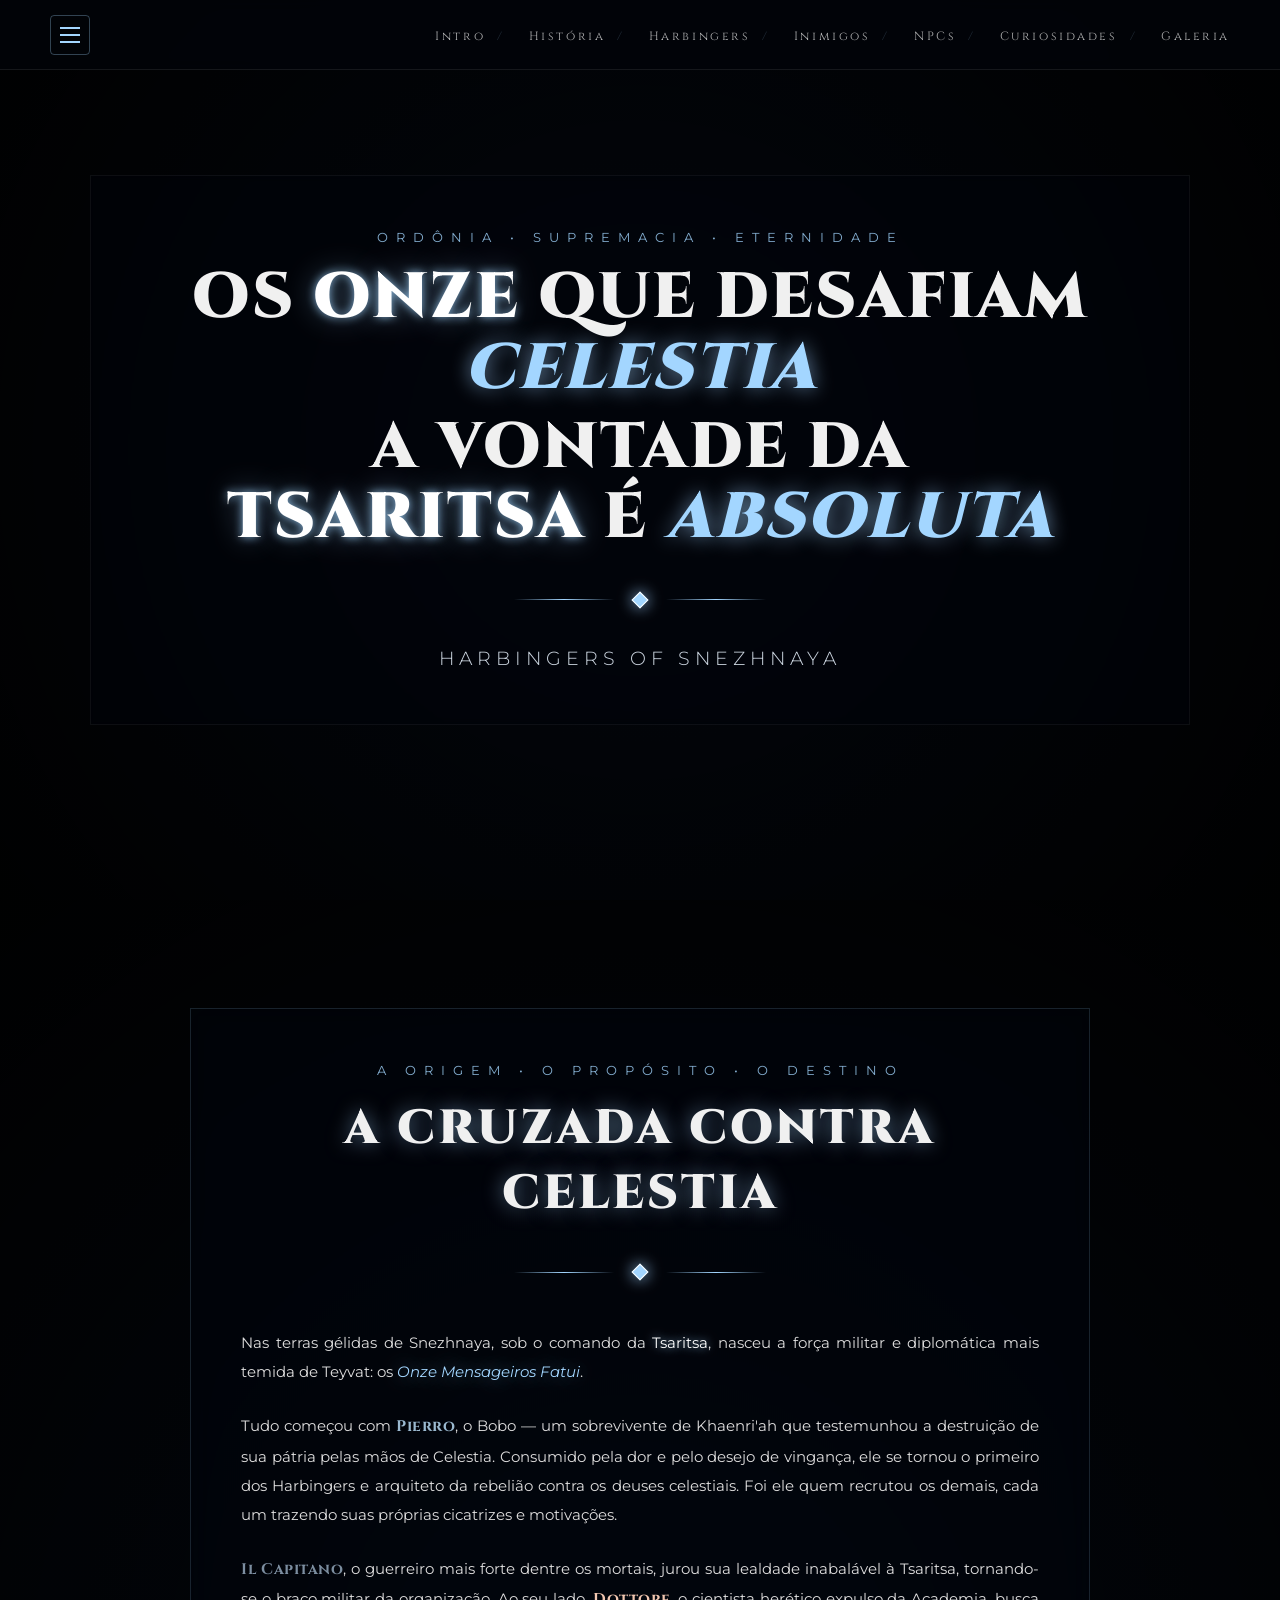
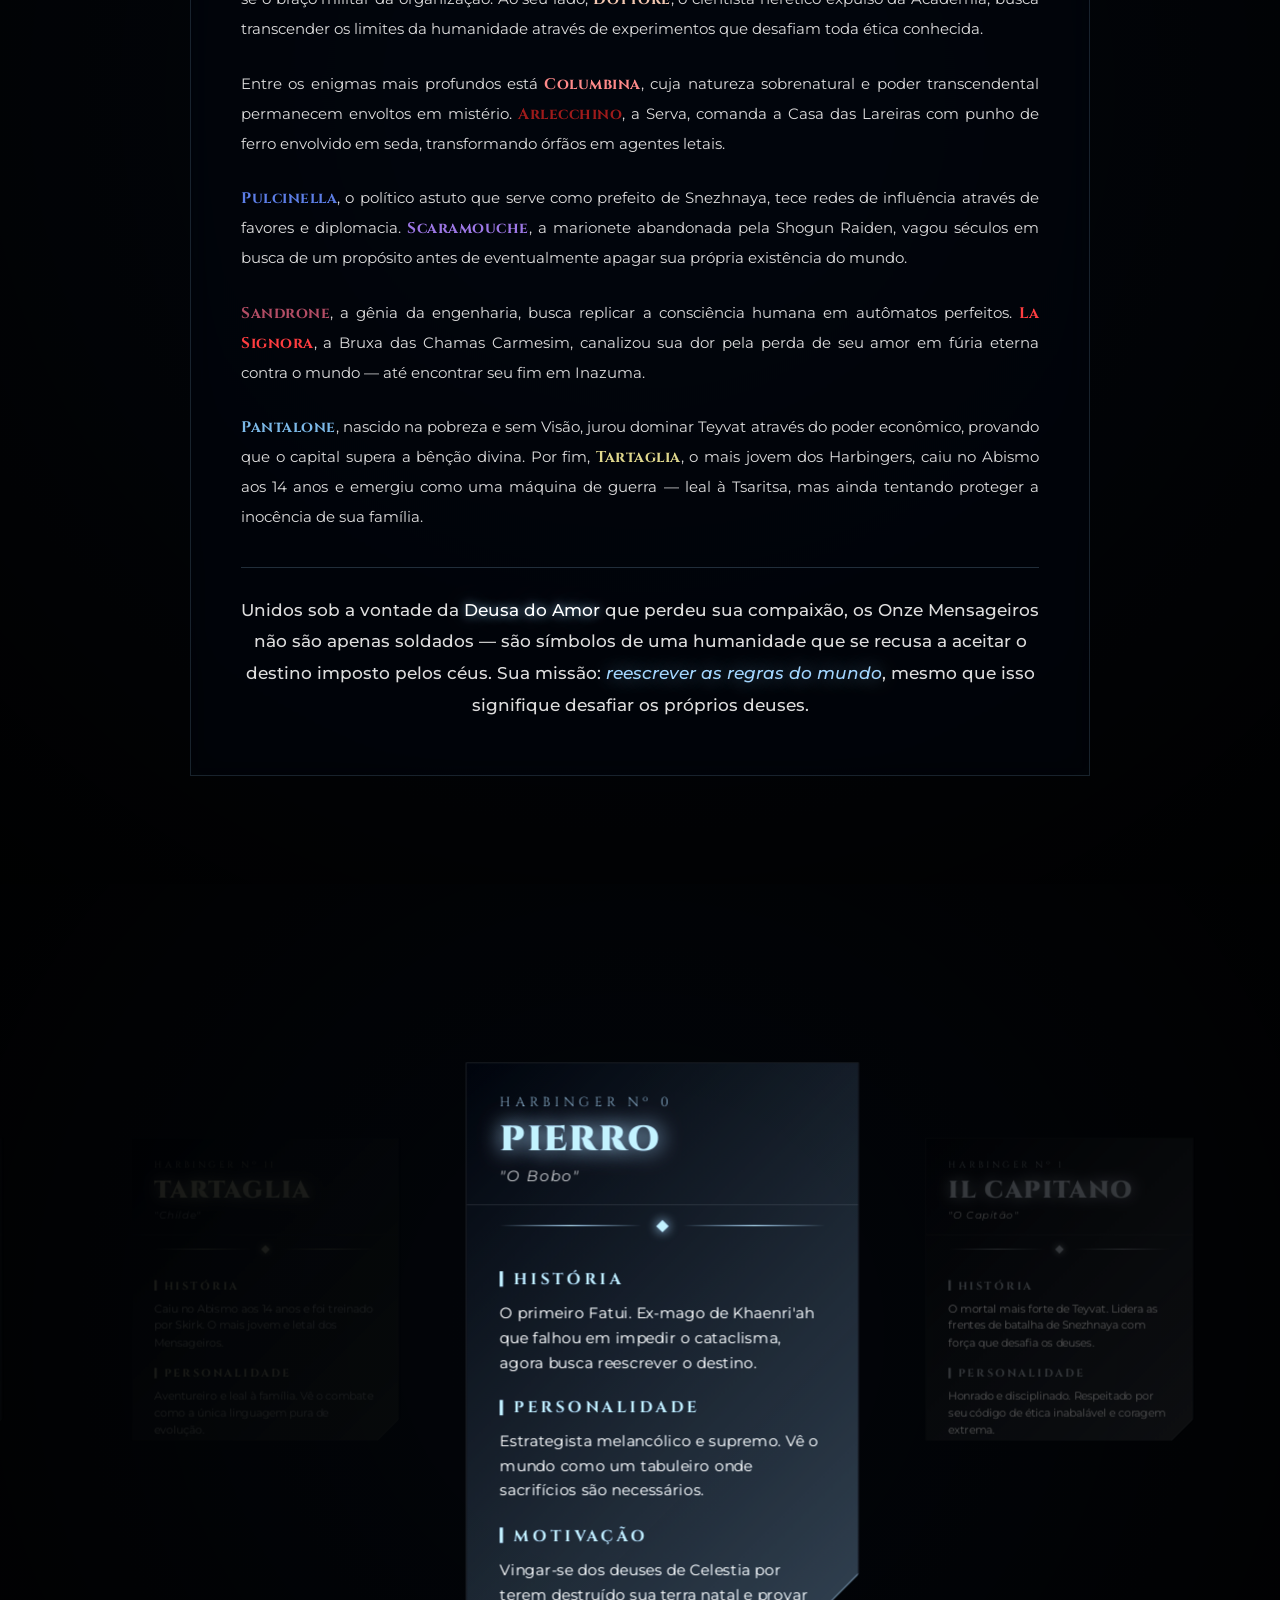
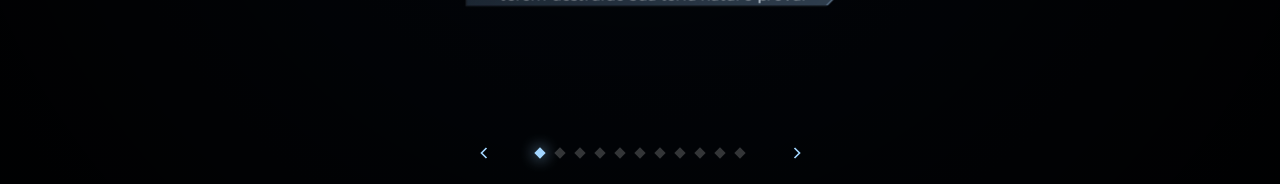
==== commit 1c0d496a: "add: historia" ====
--- a/index.html
+++ b/index.html
@@ -14,7 +14,6 @@
 </head>
 
 <body>
-
     <header class="main-header">
         <div class="header-left">
             <button class="hamburger-btn" id="hamburgerBtn" aria-label="Menu">
@@ -146,6 +145,98 @@
             </div>
         </div>
     </section>
+    
+    <!-- HISTÓRIA SECTION -->
+    <section id="historia-section">
+        <video autoplay loop muted playsinline class="video-fundo">
+            <source src="resources/historia.mp4" type="video/mp4">
+        </video>
+    
+        <div class="overlay-dark"></div>
+    
+        <div class="historia-content">
+            <div class="historia-header">
+                <p class="historia-tagline">A ORIGEM • O PROPÓSITO • O DESTINO</p>
+                <h2 class="historia-titulo">A CRUZADA CONTRA CELESTIA</h2>
+                <div class="divisor-gótico">
+                    <span class="diamante"></span>
+                </div>
+            </div>
+    
+            <div class="historia-texto">
+                <p>
+                    Nas terras gélidas de Snezhnaya, sob o comando da <span class="destaque-cryo">Tsaritsa</span>,
+                    nasceu a força militar e diplomática mais temida de Teyvat: os <span class="destaque-cryo-glow">Onze
+                        Mensageiros Fatui</span>.
+                </p>
+    
+                <p>
+                    Tudo começou com <a href="#" class="harbinger-link" data-index="0"
+                        style="color: var(--pierro)">Pierro</a>,
+                    o Bobo — um sobrevivente de Khaenri'ah que testemunhou a destruição de sua pátria pelas mãos de
+                    Celestia.
+                    Consumido pela dor e pelo desejo de vingança, ele se tornou o primeiro dos Harbingers e arquiteto da
+                    rebelião
+                    contra os deuses celestiais. Foi ele quem recrutou os demais, cada um trazendo suas próprias cicatrizes
+                    e motivações.
+                </p>
+    
+                <p>
+                    <a href="#" class="harbinger-link" data-index="1" style="color: var(--capitano)">Il Capitano</a>,
+                    o guerreiro mais forte dentre os mortais, jurou sua lealdade inabalável à Tsaritsa, tornando-se o braço
+                    militar
+                    da organização. Ao seu lado, <a href="#" class="harbinger-link" data-index="2"
+                        style="color: var(--dottore)">Dottore</a>,
+                    o cientista herético expulso da Academia, busca transcender os limites da humanidade através de
+                    experimentos
+                    que desafiam toda ética conhecida.
+                </p>
+    
+                <p>
+                    Entre os enigmas mais profundos está <a href="#" class="harbinger-link" data-index="3"
+                        style="color: var(--columbina)">Columbina</a>,
+                    cuja natureza sobrenatural e poder transcendental permanecem envoltos em mistério.
+                    <a href="#" class="harbinger-link" data-index="4" style="color: var(--arlecchino)">Arlecchino</a>,
+                    a Serva, comanda a Casa das Lareiras com punho de ferro envolvido em seda, transformando órfãos em
+                    agentes letais.
+                </p>
+    
+                <p>
+                    <a href="#" class="harbinger-link" data-index="5" style="color: var(--pulcinella)">Pulcinella</a>,
+                    o político astuto que serve como prefeito de Snezhnaya, tece redes de influência através de favores e
+                    diplomacia.
+                    <a href="#" class="harbinger-link" data-index="6" style="color: var(--scaramouche)">Scaramouche</a>,
+                    a marionete abandonada pela Shogun Raiden, vagou séculos em busca de um propósito antes de eventualmente
+                    apagar sua própria existência do mundo.
+                </p>
+    
+                <p>
+                    <a href="#" class="harbinger-link" data-index="7" style="color: var(--sandrone)">Sandrone</a>,
+                    a gênia da engenharia, busca replicar a consciência humana em autômatos perfeitos.
+                    <a href="#" class="harbinger-link" data-index="8" style="color: var(--signora)">La Signora</a>,
+                    a Bruxa das Chamas Carmesim, canalizou sua dor pela perda de seu amor em fúria eterna contra o mundo —
+                    até encontrar seu fim em Inazuma.
+                </p>
+    
+                <p>
+                    <a href="#" class="harbinger-link" data-index="9" style="color: var(--pantalone)">Pantalone</a>,
+                    nascido na pobreza e sem Visão, jurou dominar Teyvat através do poder econômico, provando que o capital
+                    supera a bênção divina. Por fim, <a href="#" class="harbinger-link" data-index="10"
+                        style="color: var(--tartaglia)">Tartaglia</a>,
+                    o mais jovem dos Harbingers, caiu no Abismo aos 14 anos e emergiu como uma máquina de guerra —
+                    leal à Tsaritsa, mas ainda tentando proteger a inocência de sua família.
+                </p>
+    
+                <p class="historia-final">
+                    Unidos sob a vontade da <span class="destaque-cryo">Deusa do Amor</span> que perdeu sua compaixão,
+                    os Onze Mensageiros não são apenas soldados — são símbolos de uma humanidade que se recusa a aceitar
+                    o destino imposto pelos céus. Sua missão: <span class="destaque-cryo-glow">reescrever as regras do
+                        mundo</span>,
+                    mesmo que isso signifique desafiar os próprios deuses.
+                </p>
+            </div>
+        </div>
+    </section>
 
     <!-- CARROSSEL -->
     <section class="carousel-section" id="carousel-section">
@@ -674,6 +765,7 @@
         </div>
     </section>
 
+
     <script src="script.js"></script>
 </body>
 
--- a/style.css
+++ b/style.css
@@ -13,6 +13,51 @@
     --tartaglia: #e0d88d;
 }
 
+/* ===== CHARACTER COLORS ===== */
+[data-character="pierro"] {
+    --card-color: var(--pierro);
+}
+
+[data-character="capitano"] {
+    --card-color: var(--capitano);
+}
+
+[data-character="dottore"] {
+    --card-color: var(--dottore);
+}
+
+[data-character="columbina"] {
+    --card-color: var(--columbina);
+}
+
+[data-character="arlecchino"] {
+    --card-color: var(--arlecchino);
+}
+
+[data-character="pulcinella"] {
+    --card-color: var(--pulcinella);
+}
+
+[data-character="scaramouche"] {
+    --card-color: var(--scaramouche);
+}
+
+[data-character="sandrone"] {
+    --card-color: var(--sandrone);
+}
+
+[data-character="signora"] {
+    --card-color: var(--signora);
+}
+
+[data-character="pantalone"] {
+    --card-color: var(--pantalone);
+}
+
+[data-character="tartaglia"] {
+    --card-color: var(--tartaglia);
+}
+
 * {
     margin: 0;
     padding: 0;
@@ -790,47 +835,103 @@
     box-shadow: 0 0 15px #a3d6ff;
 }
 
-/* ===== CHARACTER COLORS ===== */
-[data-character="pierro"] {
-    --card-color: var(--pierro);
-}
-
-[data-character="capitano"] {
-    --card-color: var(--capitano);
-}
-
-[data-character="dottore"] {
-    --card-color: var(--dottore);
-}
-
-[data-character="columbina"] {
-    --card-color: var(--columbina);
-}
-
-[data-character="arlecchino"] {
-    --card-color: var(--arlecchino);
-}
-
-[data-character="pulcinella"] {
-    --card-color: var(--pulcinella);
-}
-
-[data-character="scaramouche"] {
-    --card-color: var(--scaramouche);
-}
-
-[data-character="sandrone"] {
-    --card-color: var(--sandrone);
-}
-
-[data-character="signora"] {
-    --card-color: var(--signora);
-}
-
-[data-character="pantalone"] {
-    --card-color: var(--pantalone);
-}
-
-[data-character="tartaglia"] {
-    --card-color: var(--tartaglia);
+/* ===== HISTÓRIA SECTION ===== */
+#historia-section {
+    position: relative;
+    min-height: 100vh;
+    display: flex;
+    align-items: center;
+    justify-content: center;
+    padding: clamp(80px, 12vh, 120px) clamp(20px, 5vw, 60px);
+    overflow: hidden;
+}
+
+.historia-content {
+    position: relative;
+    z-index: 10;
+    max-width: min(900px, 90vw);
+    background: rgba(0, 5, 15, 0.4);
+    backdrop-filter: blur(12px);
+    border: 1px solid rgba(163, 214, 255, 0.15);
+    padding: clamp(40px, 6vh, 60px) clamp(30px, 5vw, 50px);
+    animation: slideUp 1s ease-out;
+}
+
+.historia-header {
+    text-align: center;
+    margin-bottom: clamp(40px, 6vh, 50px);
+}
+
+.historia-tagline {
+    font-family: 'Montserrat', sans-serif;
+    letter-spacing: clamp(4px, 0.8vw, 8px);
+    font-size: clamp(0.7rem, 1vw, 0.8rem);
+    color: #a3d6ff;
+    margin-bottom: clamp(15px, 2vh, 20px);
+    opacity: 0.8;
+    text-transform: uppercase;
+}
+
+.historia-titulo {
+    font-family: 'Cinzel', serif;
+    font-size: clamp(2rem, 4vw, 3rem);
+    font-weight: 900;
+    color: #f0f0f0;
+    text-transform: uppercase;
+    letter-spacing: clamp(2px, 0.3vw, 3px);
+    text-shadow: 0 0 20px rgba(163, 214, 255, 0.5);
+}
+
+.historia-texto {
+    font-family: 'Montserrat', sans-serif;
+    font-size: clamp(0.95rem, 1.2vw, 1.05rem);
+    line-height: 1.9;
+    color: #ddd;
+    text-align: justify;
+}
+
+.historia-texto p {
+    margin-bottom: clamp(20px, 3vh, 25px);
+}
+
+.historia-texto p:last-child {
+    margin-bottom: 0;
+}
+
+.historia-final {
+    margin-top: clamp(30px, 4vh, 40px);
+    padding-top: clamp(25px, 3vh, 30px);
+    border-top: 1px solid rgba(163, 214, 255, 0.2);
+    font-size: clamp(1rem, 1.3vw, 1.1rem);
+    font-weight: 500;
+    text-align: center;
+}
+
+.harbinger-link {
+    font-family: 'Cinzel', serif;
+    font-weight: 700;
+    text-decoration: none;
+    position: relative;
+    transition: all 0.3s ease;
+    letter-spacing: 0.5px;
+}
+
+.harbinger-link::after {
+    content: "";
+    position: absolute;
+    bottom: -2px;
+    left: 0;
+    width: 0;
+    height: 1px;
+    background: currentColor;
+    transition: width 0.3s ease;
+}
+
+.harbinger-link:hover {
+    text-shadow: 0 0 15px currentColor;
+    filter: brightness(1.3);
+}
+
+.harbinger-link:hover::after {
+    width: 100%;
 }
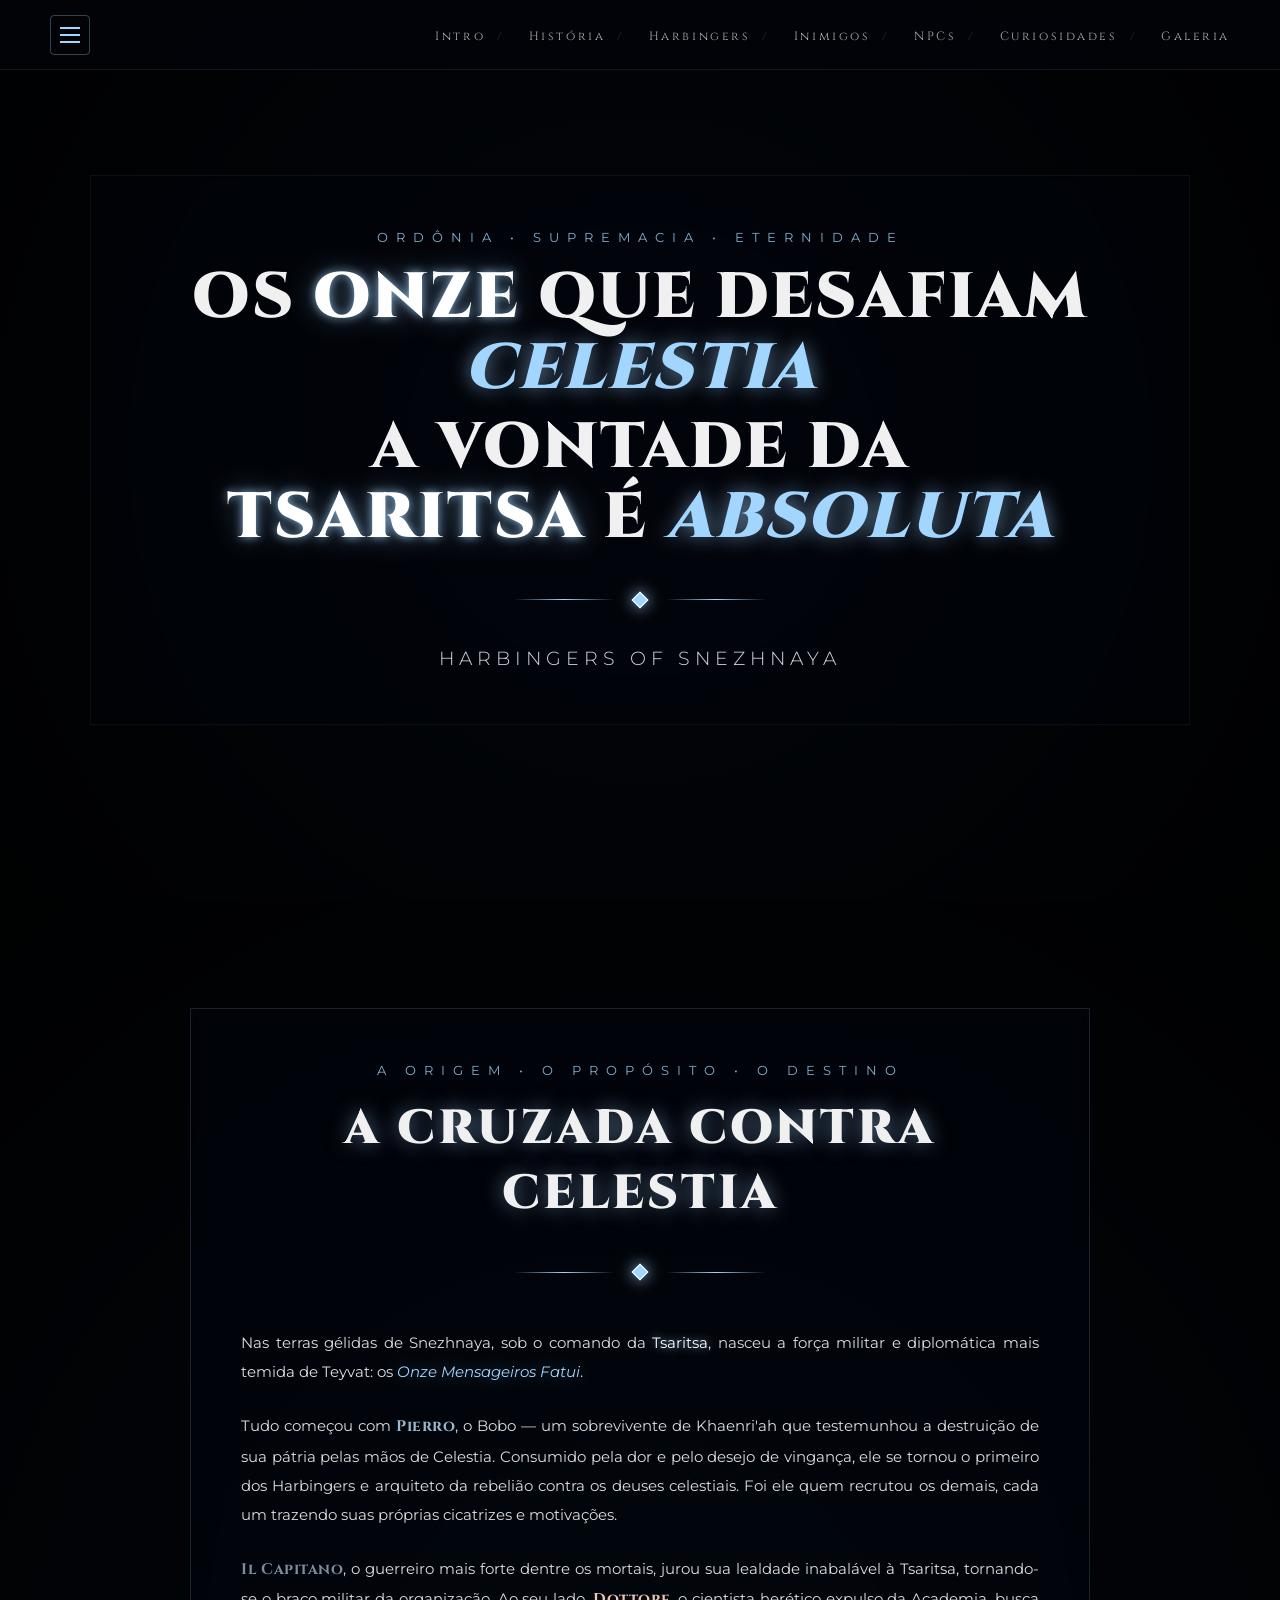
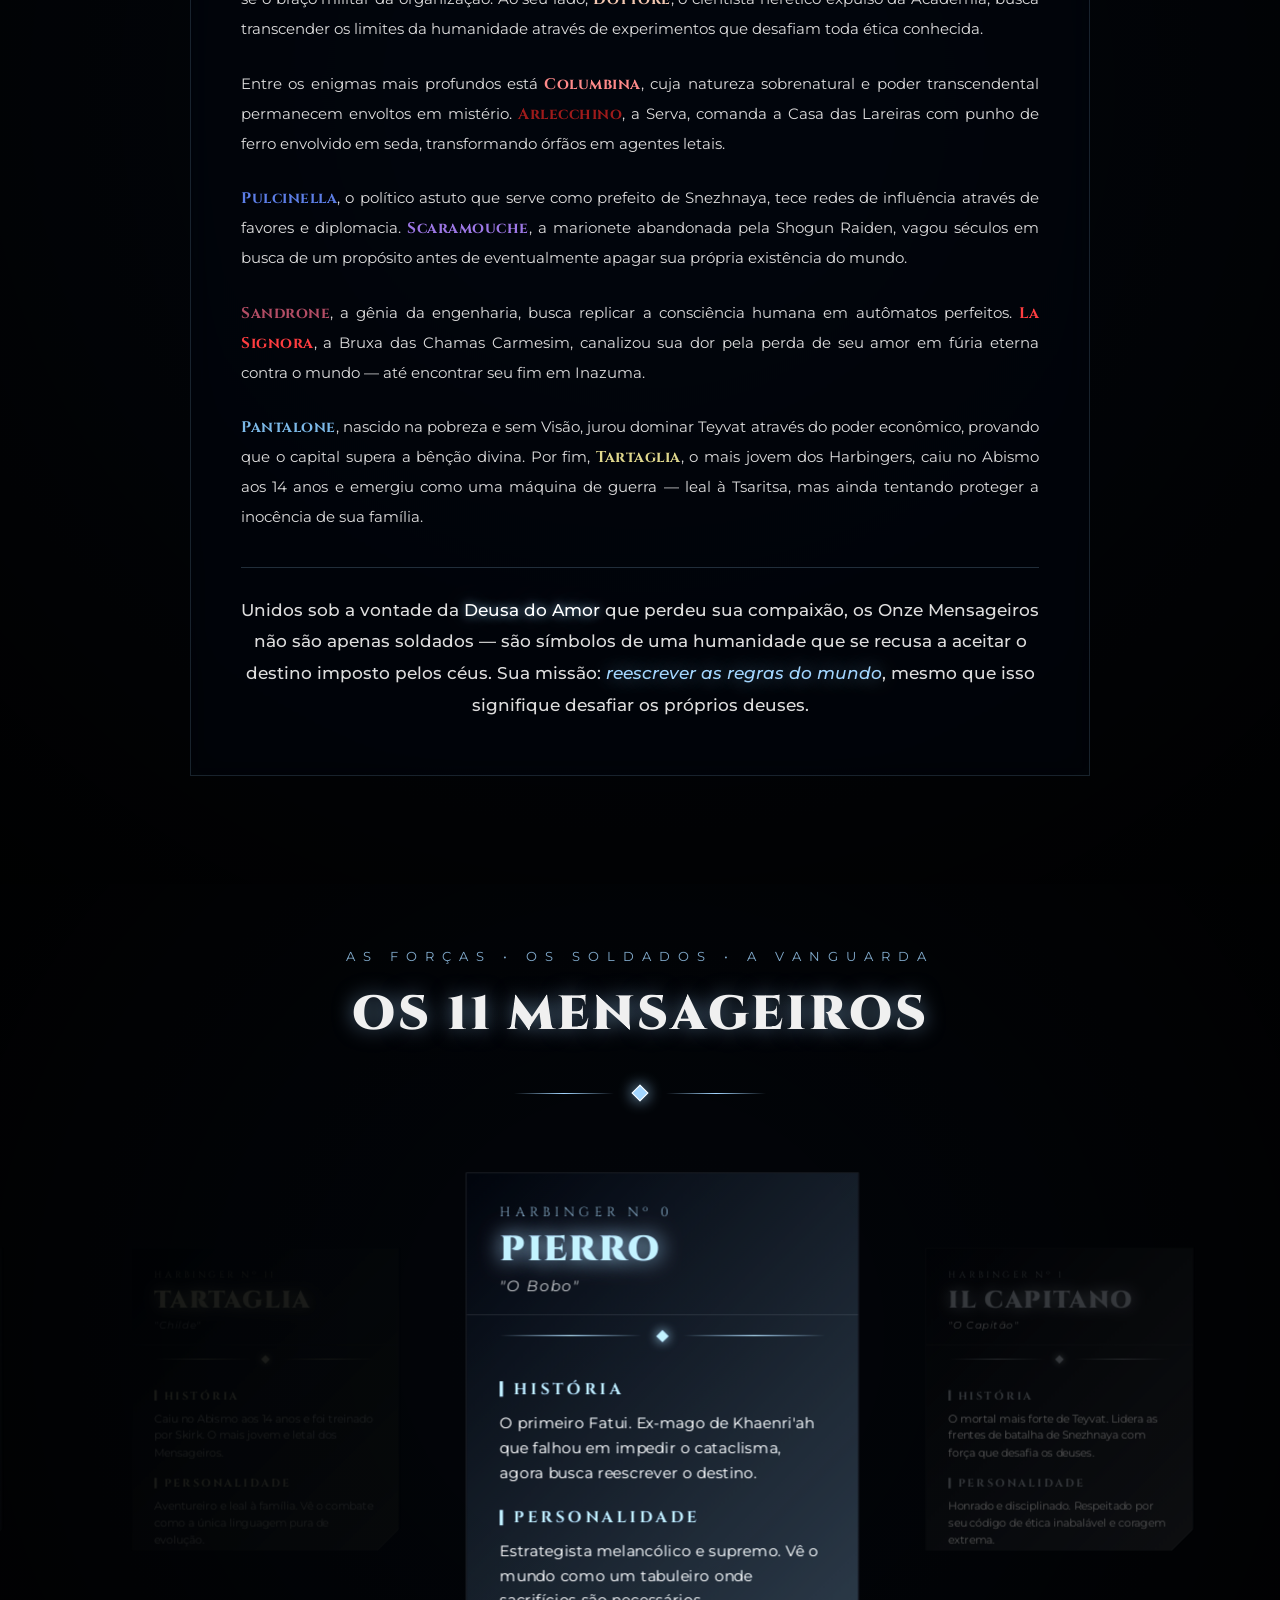
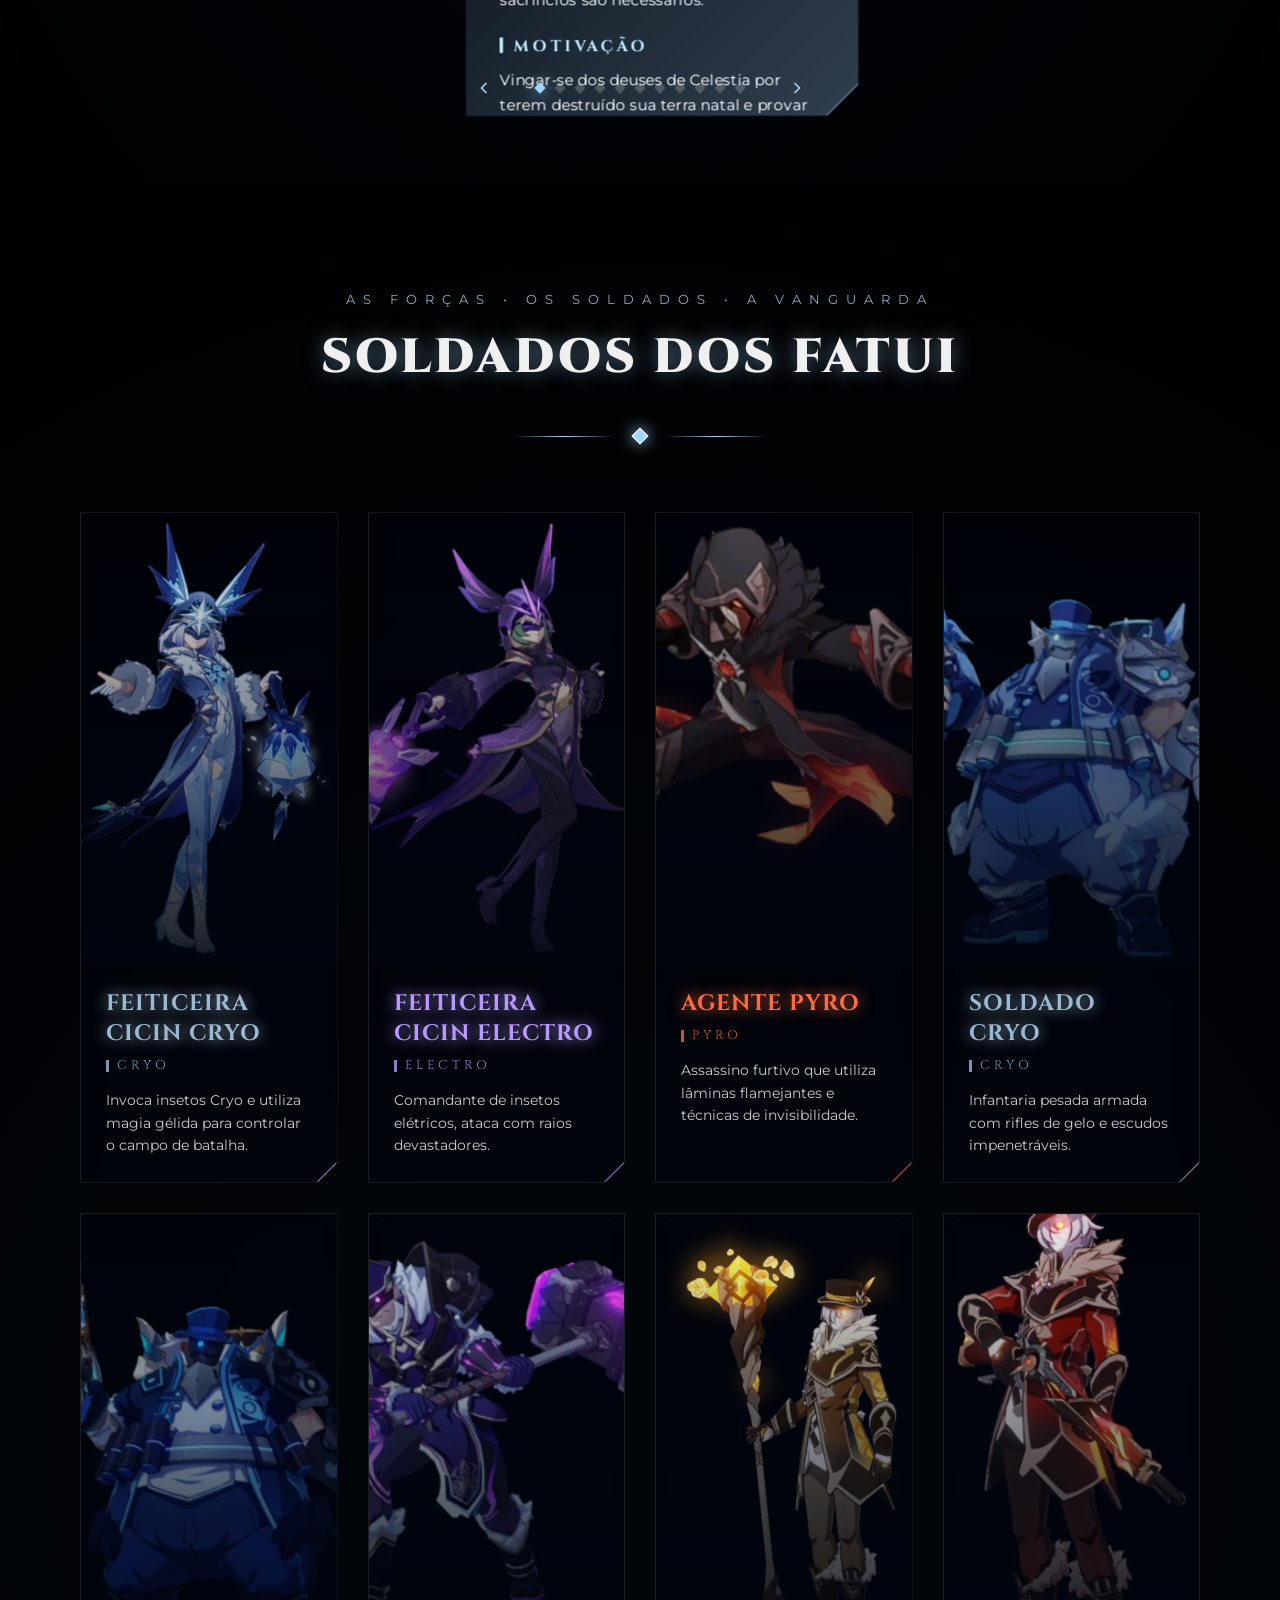
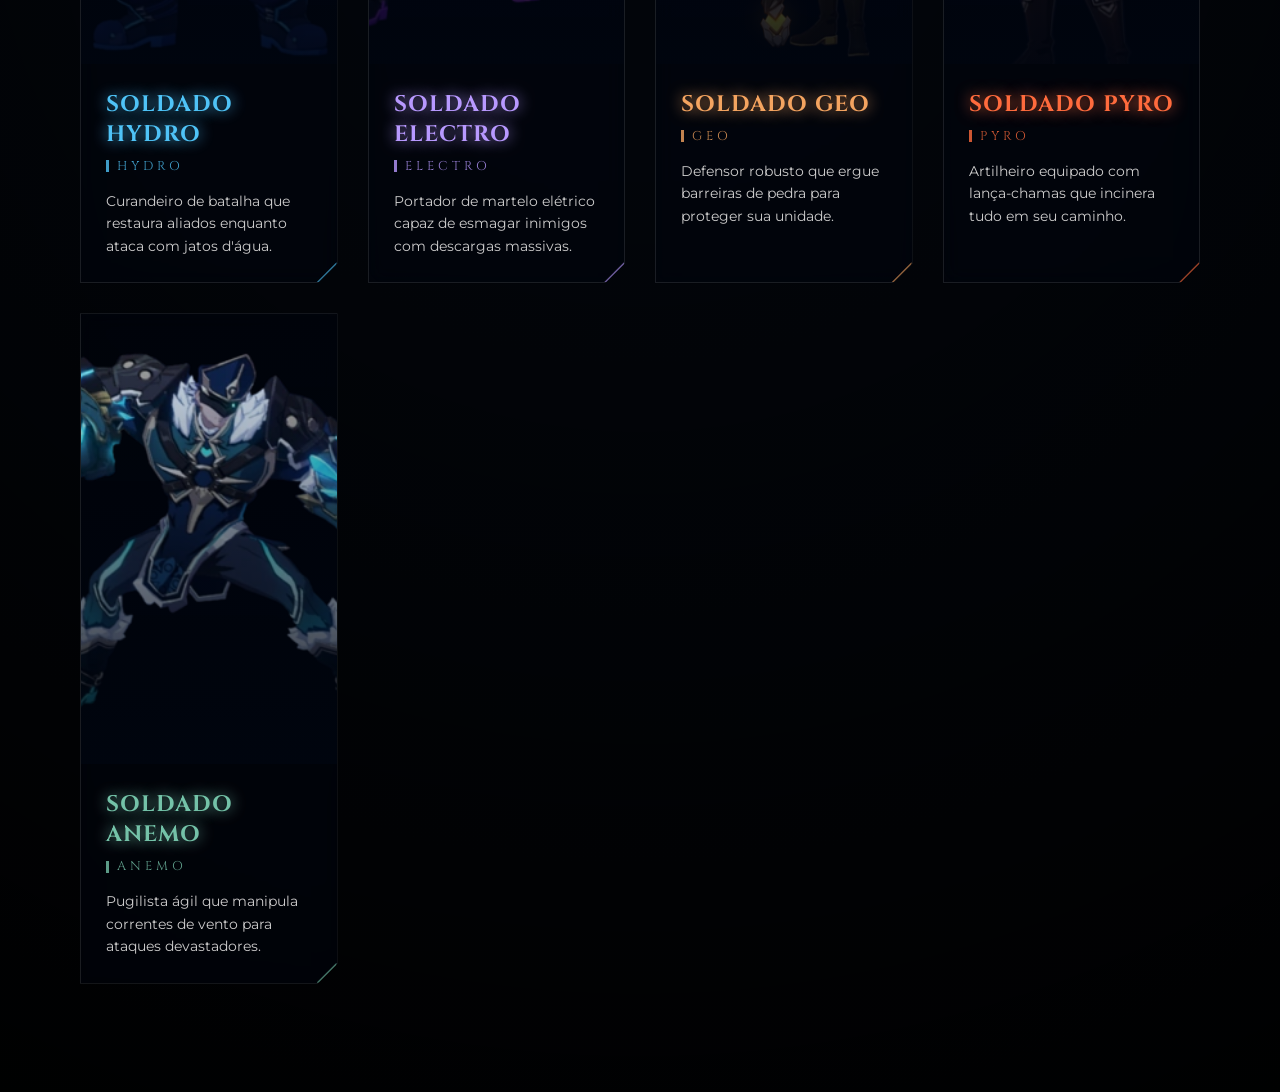
==== commit 0fff6ba7: "add: inimigos" ====
--- a/index.html
+++ b/index.html
@@ -244,6 +244,15 @@
             <source src="resources/snezhnaya-main.mp4" type="video/mp4">
         </video>
         <div class="carousel-overlay"></div>
+
+        <div class="inimigos-content">
+            <div class="inimigos-header">
+                <p class="historia-tagline">AS FORÇAS • OS SOLDADOS • A VANGUARDA</p>
+                <h2 class="historia-titulo">OS 11 MENSAGEIROS</h2>
+                <div class="divisor-gótico">
+                    <span class="diamante"></span>
+                </div>
+            </div>
 
         <!-- Indicadores e Controles -->
         <div class="carousel-controls">
@@ -765,6 +774,153 @@
         </div>
     </section>
 
+    <!-- INIMIGOS SECTION -->
+    <section id="inimigos-section">
+        <video autoplay loop muted playsinline class="video-fundo">
+            <source src="resources/inimigos.mp4" type="video/mp4">
+        </video>
+    
+        <div class="overlay-dark"></div>
+    
+        <div class="inimigos-content">
+            <div class="inimigos-header">
+                <p class="historia-tagline">AS FORÇAS • OS SOLDADOS • A VANGUARDA</p>
+                <h2 class="historia-titulo">SOLDADOS DOS FATUI</h2>
+                <div class="divisor-gótico">
+                    <span class="diamante"></span>
+                </div>
+            </div>
+    
+            <div class="inimigos-grid">
+                <!-- Feiticeira Cicin Cryo -->
+                <div class="inimigo-card" data-element="cryo">
+                    <div class="inimigo-image-wrapper">
+                        <img src="resources/Feiticeira_Cicin_Cryo.webp" alt="Feiticeira Cicin Cryo" class="inimigo-image">
+                        <div class="inimigo-overlay"></div>
+                    </div>
+                    <div class="inimigo-info">
+                        <h3 class="inimigo-nome">Feiticeira Cicin Cryo</h3>
+                        <p class="inimigo-elemento">CRYO</p>
+                        <p class="inimigo-descricao">Invoca insetos Cryo e utiliza magia gélida para controlar o campo de
+                            batalha.</p>
+                    </div>
+                </div>
+    
+                <!-- Feiticeira Cicin Electro -->
+                <div class="inimigo-card" data-element="electro">
+                    <div class="inimigo-image-wrapper">
+                        <img src="resources/Feiticeira_Cicin_Electro.webp" alt="Feiticeira Cicin Electro"
+                            class="inimigo-image">
+                        <div class="inimigo-overlay"></div>
+                    </div>
+                    <div class="inimigo-info">
+                        <h3 class="inimigo-nome">Feiticeira Cicin Electro</h3>
+                        <p class="inimigo-elemento">ELECTRO</p>
+                        <p class="inimigo-descricao">Comandante de insetos elétricos, ataca com raios devastadores.</p>
+                    </div>
+                </div>
+    
+                <!-- Agente Pyro -->
+                <div class="inimigo-card" data-element="pyro">
+                    <div class="inimigo-image-wrapper">
+                        <img src="resources/Fatui_-_Agente_Pyro.webp" alt="Agente Pyro Fatui" class="inimigo-image">
+                        <div class="inimigo-overlay"></div>
+                    </div>
+                    <div class="inimigo-info">
+                        <h3 class="inimigo-nome">Agente Pyro</h3>
+                        <p class="inimigo-elemento">PYRO</p>
+                        <p class="inimigo-descricao">Assassino furtivo que utiliza lâminas flamejantes e técnicas de
+                            invisibilidade.</p>
+                    </div>
+                </div>
+    
+                <!-- Soldado Cryo -->
+                <div class="inimigo-card" data-element="cryo">
+                    <div class="inimigo-image-wrapper">
+                        <img src="resources/Soldado_dos_Fatui_Cryo.webp" alt="Soldado Fatui Cryo" class="inimigo-image">
+                        <div class="inimigo-overlay"></div>
+                    </div>
+                    <div class="inimigo-info">
+                        <h3 class="inimigo-nome">Soldado Cryo</h3>
+                        <p class="inimigo-elemento">CRYO</p>
+                        <p class="inimigo-descricao">Infantaria pesada armada com rifles de gelo e escudos impenetráveis.
+                        </p>
+                    </div>
+                </div>
+    
+                <!-- Soldado Hydro -->
+                <div class="inimigo-card" data-element="hydro">
+                    <div class="inimigo-image-wrapper">
+                        <img src="resources/Soldado_dos_Fatui_Hydro.webp" alt="Soldado Fatui Hydro" class="inimigo-image">
+                        <div class="inimigo-overlay"></div>
+                    </div>
+                    <div class="inimigo-info">
+                        <h3 class="inimigo-nome">Soldado Hydro</h3>
+                        <p class="inimigo-elemento">HYDRO</p>
+                        <p class="inimigo-descricao">Curandeiro de batalha que restaura aliados enquanto ataca com jatos
+                            d'água.</p>
+                    </div>
+                </div>
+    
+                <!-- Soldado Electro -->
+                <div class="inimigo-card" data-element="electro">
+                    <div class="inimigo-image-wrapper">
+                        <img src="resources/Inimigo_Soldado_dos_Fatui_Electro.webp" alt="Soldado Fatui Electro"
+                            class="inimigo-image">
+                        <div class="inimigo-overlay"></div>
+                    </div>
+                    <div class="inimigo-info">
+                        <h3 class="inimigo-nome">Soldado Electro</h3>
+                        <p class="inimigo-elemento">ELECTRO</p>
+                        <p class="inimigo-descricao">Portador de martelo elétrico capaz de esmagar inimigos com descargas
+                            massivas.</p>
+                    </div>
+                </div>
+    
+                <!-- Soldado Geo -->
+                <div class="inimigo-card" data-element="geo">
+                    <div class="inimigo-image-wrapper">
+                        <img src="resources/Inimigo_Soldado_dos_Fatui_Geo.webp" alt="Soldado Fatui Geo" class="inimigo-image">
+                        <div class="inimigo-overlay"></div>
+                    </div>
+                    <div class="inimigo-info">
+                        <h3 class="inimigo-nome">Soldado Geo</h3>
+                        <p class="inimigo-elemento">GEO</p>
+                        <p class="inimigo-descricao">Defensor robusto que ergue barreiras de pedra para proteger sua
+                            unidade.</p>
+                    </div>
+                </div>
+    
+                <!-- Soldado Pyro -->
+                <div class="inimigo-card" data-element="pyro">
+                    <div class="inimigo-image-wrapper">
+                        <img src="resources/Inimigo_Soldado_dos_Fatui_Pyro.webp" alt="Soldado Fatui Pyro" class="inimigo-image">
+                        <div class="inimigo-overlay"></div>
+                    </div>
+                    <div class="inimigo-info">
+                        <h3 class="inimigo-nome">Soldado Pyro</h3>
+                        <p class="inimigo-elemento">PYRO</p>
+                        <p class="inimigo-descricao">Artilheiro equipado com lança-chamas que incinera tudo em seu caminho.
+                        </p>
+                    </div>
+                </div>
+    
+                <!-- Soldado Anemo -->
+                <div class="inimigo-card" data-element="anemo">
+                    <div class="inimigo-image-wrapper">
+                        <img src="resources/Inimigo_Soldado_dos_Fatui_Anemo.webp" alt="Soldado Fatui Anemo" class="inimigo-image">
+                        <div class="inimigo-overlay"></div>
+                    </div>
+                    <div class="inimigo-info">
+                        <h3 class="inimigo-nome">Soldado Anemo</h3>
+                        <p class="inimigo-elemento">ANEMO</p>
+                        <p class="inimigo-descricao">Pugilista ágil que manipula correntes de vento para ataques
+                            devastadores.</p>
+                    </div>
+                </div>
+            </div>
+        </div>
+    </section>
 
     <script src="script.js"></script>
 </body>
--- a/style.css
+++ b/style.css
@@ -687,11 +687,33 @@
     padding: clamp(25px, 4vh, 30px) clamp(30px, 4vw, 40px);
 }
 
+@media (max-width: 1200px) {
+    .inimigos-grid {
+        grid-template-columns: repeat(3, 1fr) !important;
+    }
+}
+
+@media (max-width: 900px) {
+    .inimigos-grid {
+        grid-template-columns: repeat(2, 1fr) !important;
+    }
+}
+
 @media (max-width: 768px) {
     .harbinger-card.expanded .card-content-gothic {
         grid-template-columns: 1fr;
         gap: clamp(15px, 2vh, 20px);
     }
+}
+
+@media (max-width: 600px) {
+    .inimigos-grid {
+        grid-template-columns: 1fr !important;
+    }
+}
+
+.inimigos-grid {
+    grid-template-columns: repeat(2, 1fr);
 }
 
 .card-content-gothic::-webkit-scrollbar {
@@ -934,4 +956,175 @@
 
 .harbinger-link:hover::after {
     width: 100%;
+}
+
+/* ===== INIMIGOS SECTION ===== */
+#inimigos-section {
+    position: relative;
+    min-height: 100vh;
+    display: flex;
+    align-items: center;
+    justify-content: center;
+    padding: clamp(80px, 12vh, 120px) clamp(20px, 5vw, 60px);
+    overflow: hidden;
+}
+
+.inimigos-content {
+    position: relative;
+    z-index: 10;
+    max-width: min(1400px, 95vw);
+    width: 100%;
+}
+
+.inimigos-header {
+    text-align: center;
+    margin-bottom: clamp(50px, 8vh, 70px);
+}
+
+.inimigos-grid {
+    display: grid;
+    grid-template-columns: repeat(4, 1fr);
+    gap: clamp(20px, 3vw, 30px);
+    padding: 0 clamp(10px, 2vw, 20px);
+}
+
+.inimigo-card {
+    position: relative;
+    background: rgba(0, 5, 15, 0.5);
+    backdrop-filter: blur(10px);
+    border: 1px solid rgba(255, 255, 255, 0.1);
+    overflow: hidden;
+    transition: all 0.4s cubic-bezier(0.4, 0, 0.2, 1);
+    cursor: pointer;
+    clip-path: polygon(0 0, 100% 0, 100% calc(100% - 20px), calc(100% - 20px) 100%, 0 100%);
+}
+
+.inimigo-card::before {
+    content: "";
+    position: absolute;
+    inset: 0;
+    background: linear-gradient(135deg, transparent 0%, var(--element-color) 100%);
+    opacity: 0;
+    transition: opacity 0.4s ease;
+    pointer-events: none;
+}
+
+.inimigo-card::after {
+    content: "";
+    position: absolute;
+    bottom: 0;
+    right: 0;
+    width: 20px;
+    height: 20px;
+    background: var(--element-color);
+    opacity: 0.6;
+    clip-path: polygon(100% 0, 100% 100%, 0 100%);
+    transition: opacity 0.4s ease;
+}
+
+.inimigo-card:hover {
+    transform: translateY(-8px) scale(1.02);
+    border-color: var(--element-color);
+    box-shadow: 0 10px 40px rgba(0, 0, 0, 0.5), 0 0 30px var(--element-color);
+}
+
+.inimigo-card:hover::before {
+    opacity: 0.15;
+}
+
+.inimigo-card:hover::after {
+    opacity: 1;
+}
+
+.inimigo-image-wrapper {
+    position: relative;
+    width: 100%;
+    height: clamp(360px, 50vh, 500px);
+    overflow: hidden;
+}
+
+.inimigo-image {
+    width: 100%;
+    height: 100%;
+    object-fit: cover;
+    object-position: center;
+    transition: transform 0.5s cubic-bezier(0.4, 0, 0.2, 1);
+}
+
+.inimigo-card:hover .inimigo-image {
+    transform: scale(1.1);
+}
+
+.inimigo-overlay {
+    position: absolute;
+    inset: 0;
+    background: linear-gradient(180deg, transparent 0%, rgba(0, 5, 15, 0.9) 100%);
+    pointer-events: none;
+}
+
+.inimigo-info {
+    padding: clamp(20px, 3vh, 25px) clamp(20px, 3vw, 25px);
+}
+
+.inimigo-nome {
+    font-family: 'Cinzel', serif;
+    font-size: clamp(1.1rem, 1.8vw, 1.4rem);
+    font-weight: 700;
+    color: var(--element-color);
+    text-transform: uppercase;
+    letter-spacing: 1px;
+    margin-bottom: clamp(8px, 1vh, 10px);
+    text-shadow: 0 0 15px var(--element-color);
+}
+
+.inimigo-elemento {
+    font-family: 'Cinzel', serif;
+    font-size: clamp(0.7rem, 1vw, 0.8rem);
+    color: var(--element-color);
+    text-transform: uppercase;
+    letter-spacing: clamp(3px, 0.5vw, 4px);
+    opacity: 0.8;
+    margin-bottom: clamp(12px, 2vh, 15px);
+    display: flex;
+    align-items: center;
+    gap: 8px;
+}
+
+.inimigo-elemento::before {
+    content: "";
+    width: 3px;
+    height: 12px;
+    background: var(--element-color);
+}
+
+.inimigo-descricao {
+    font-family: 'Montserrat', sans-serif;
+    font-size: clamp(0.85rem, 1.1vw, 0.95rem);
+    line-height: 1.6;
+    color: #ccc;
+}
+
+/* Cores por Elemento */
+[data-element="cryo"] {
+    --element-color: #9bbad1;
+}
+
+[data-element="electro"] {
+    --element-color: #b899ff;
+}
+
+[data-element="pyro"] {
+    --element-color: #ff6b3d;
+}
+
+[data-element="hydro"] {
+    --element-color: #4fc3f7;
+}
+
+[data-element="geo"] {
+    --element-color: #f4a460;
+}
+
+[data-element="anemo"] {
+    --element-color: #74c2a8;
 }
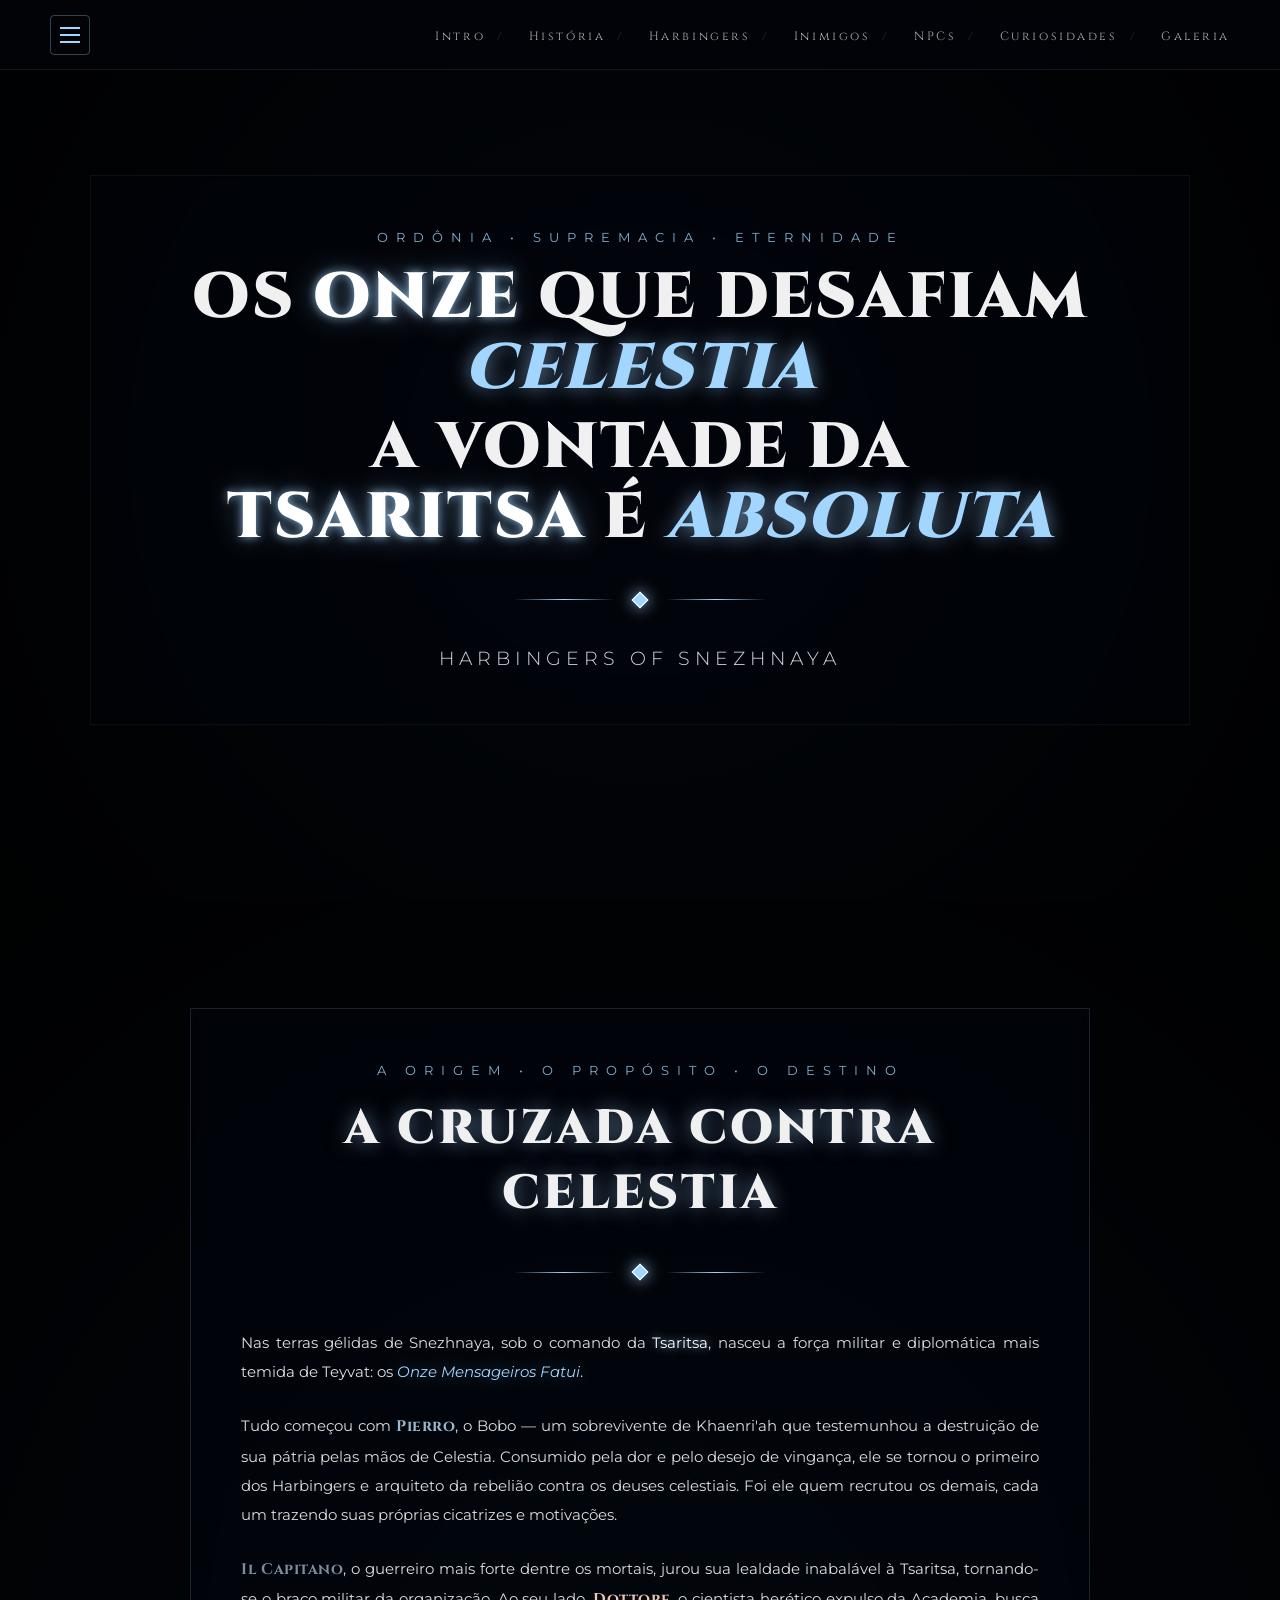
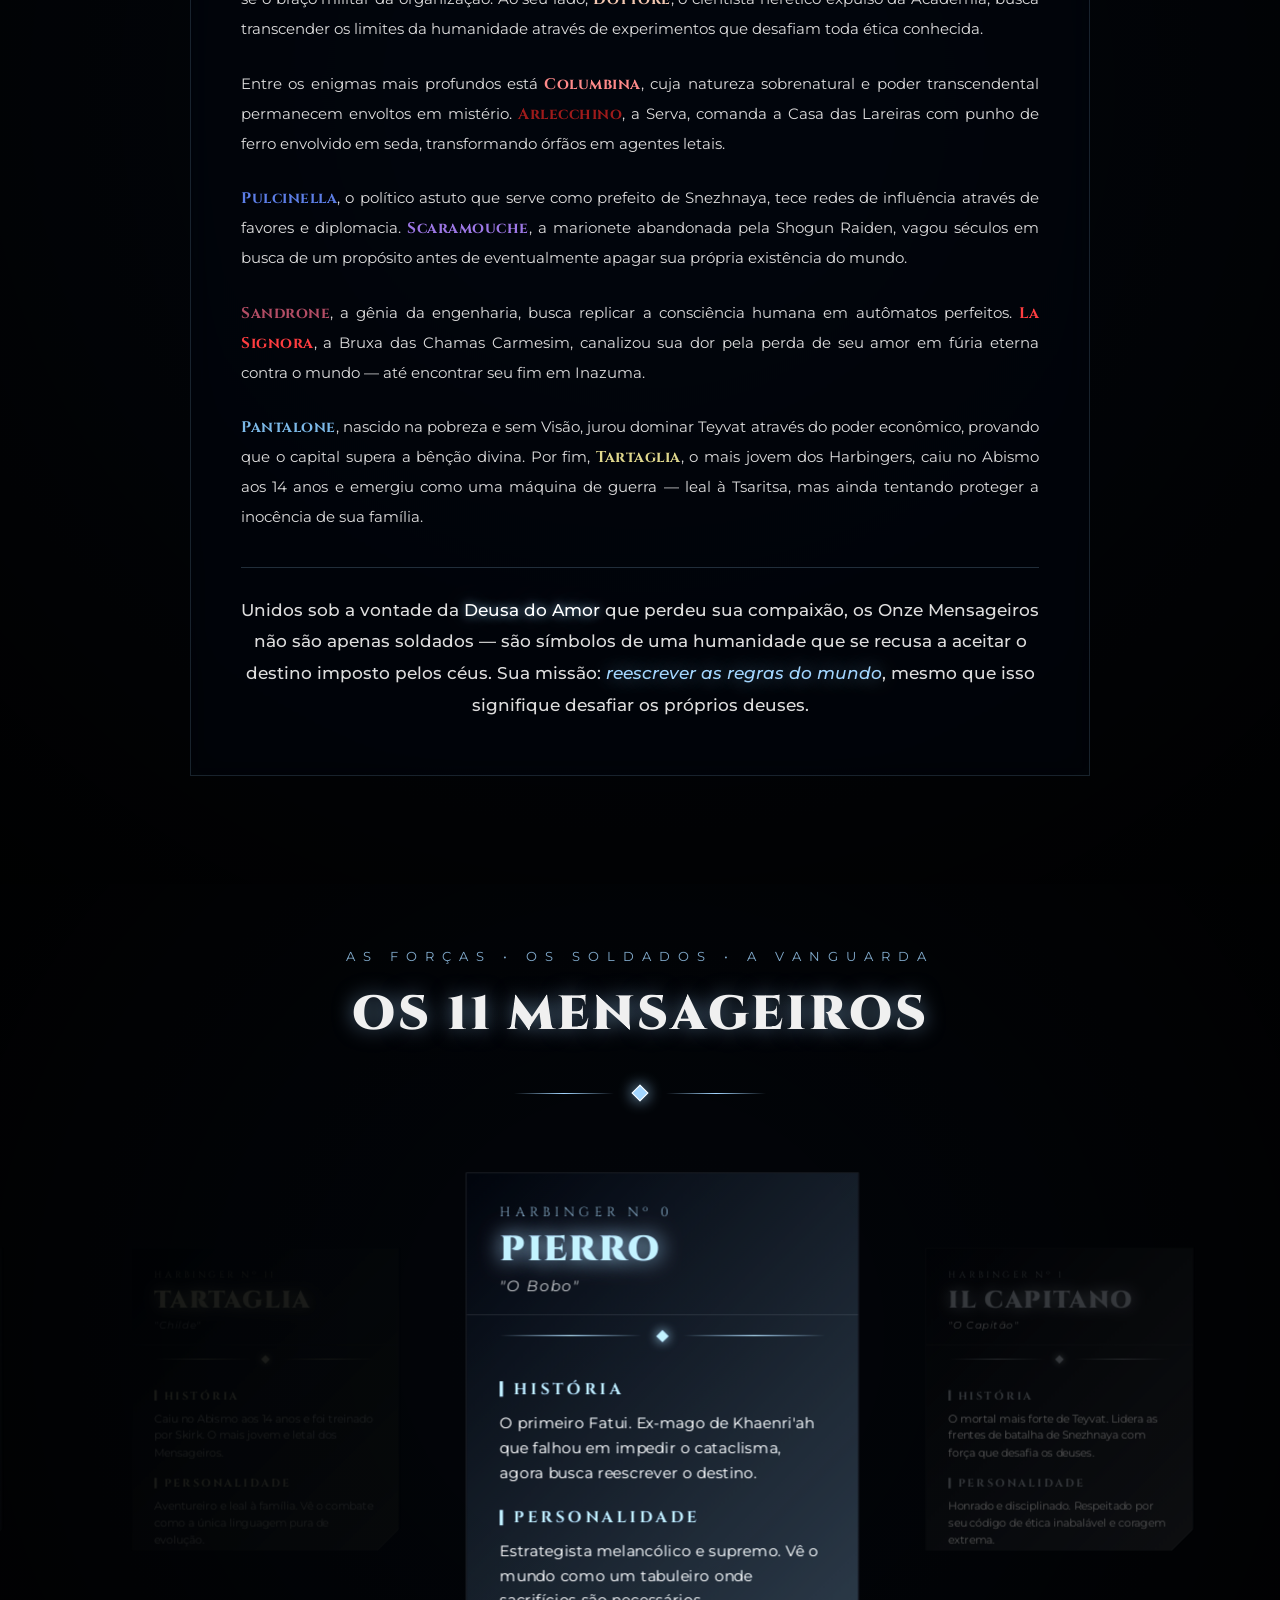
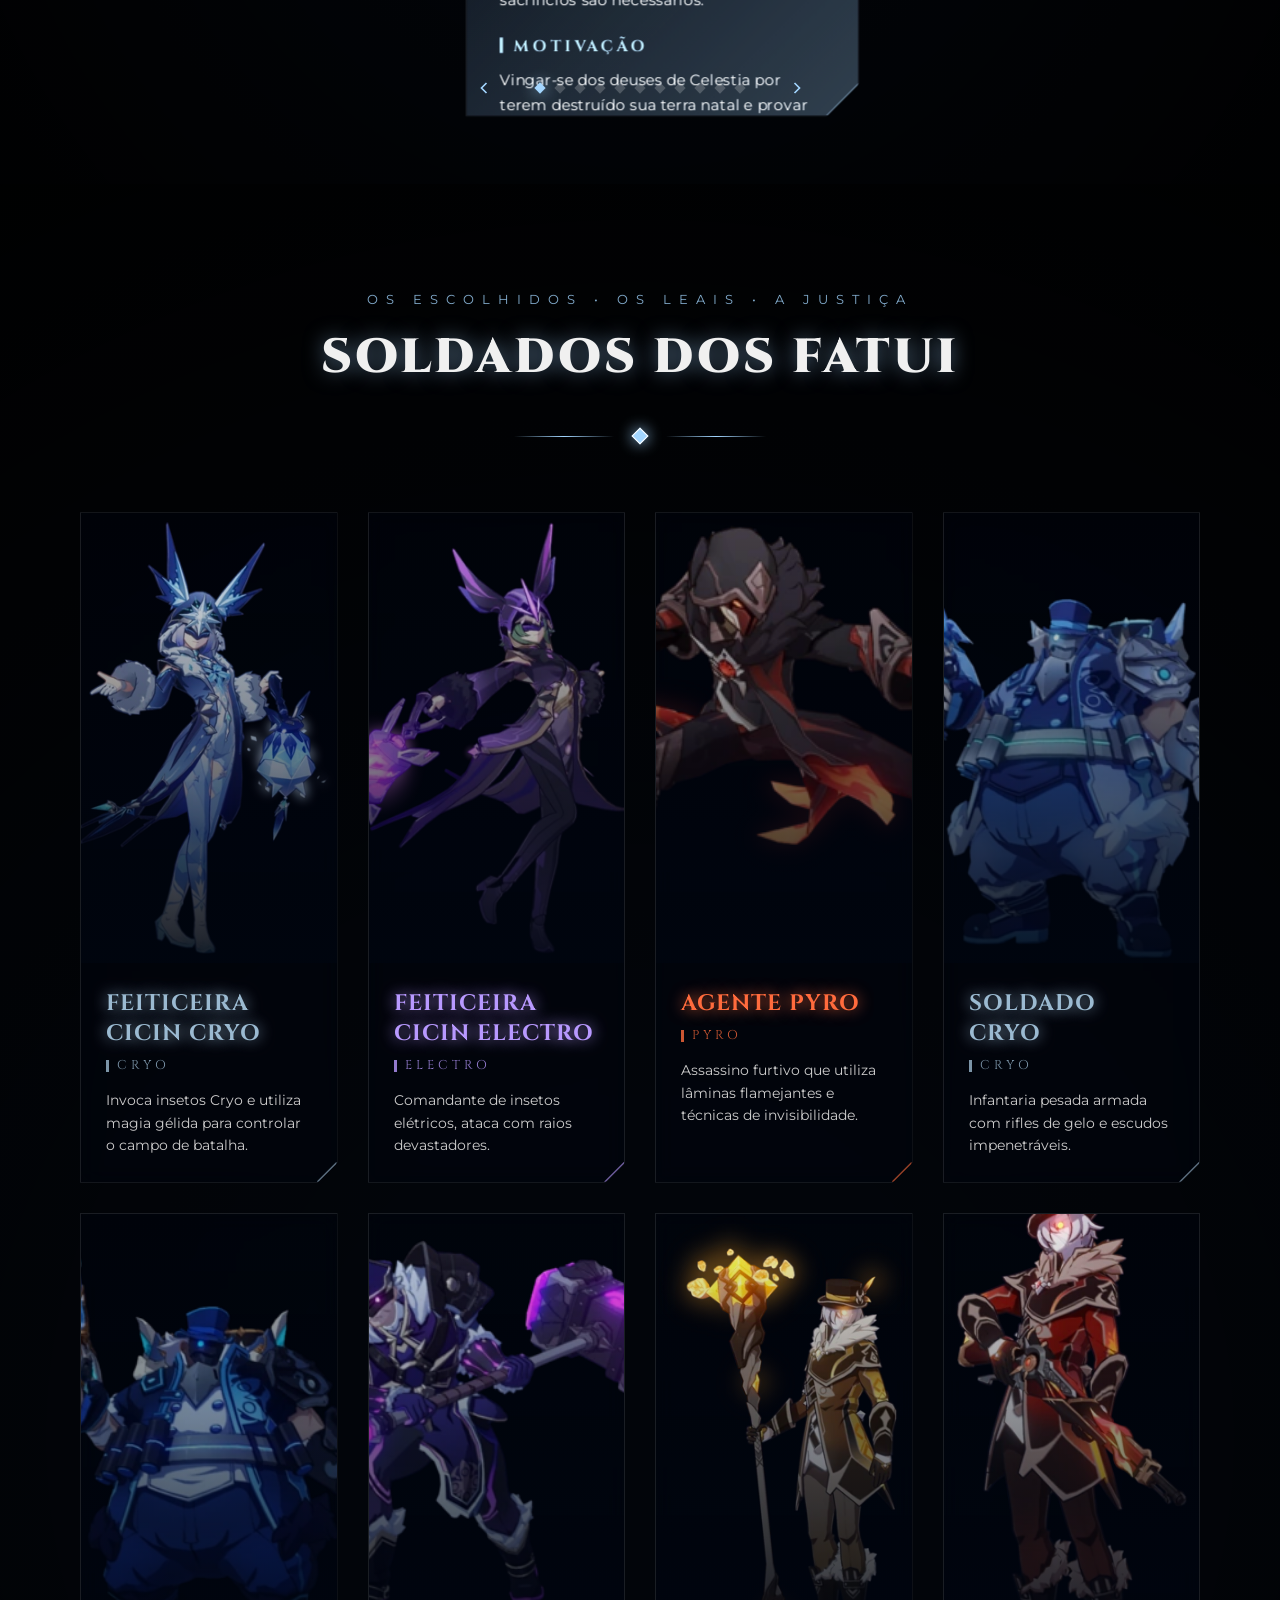
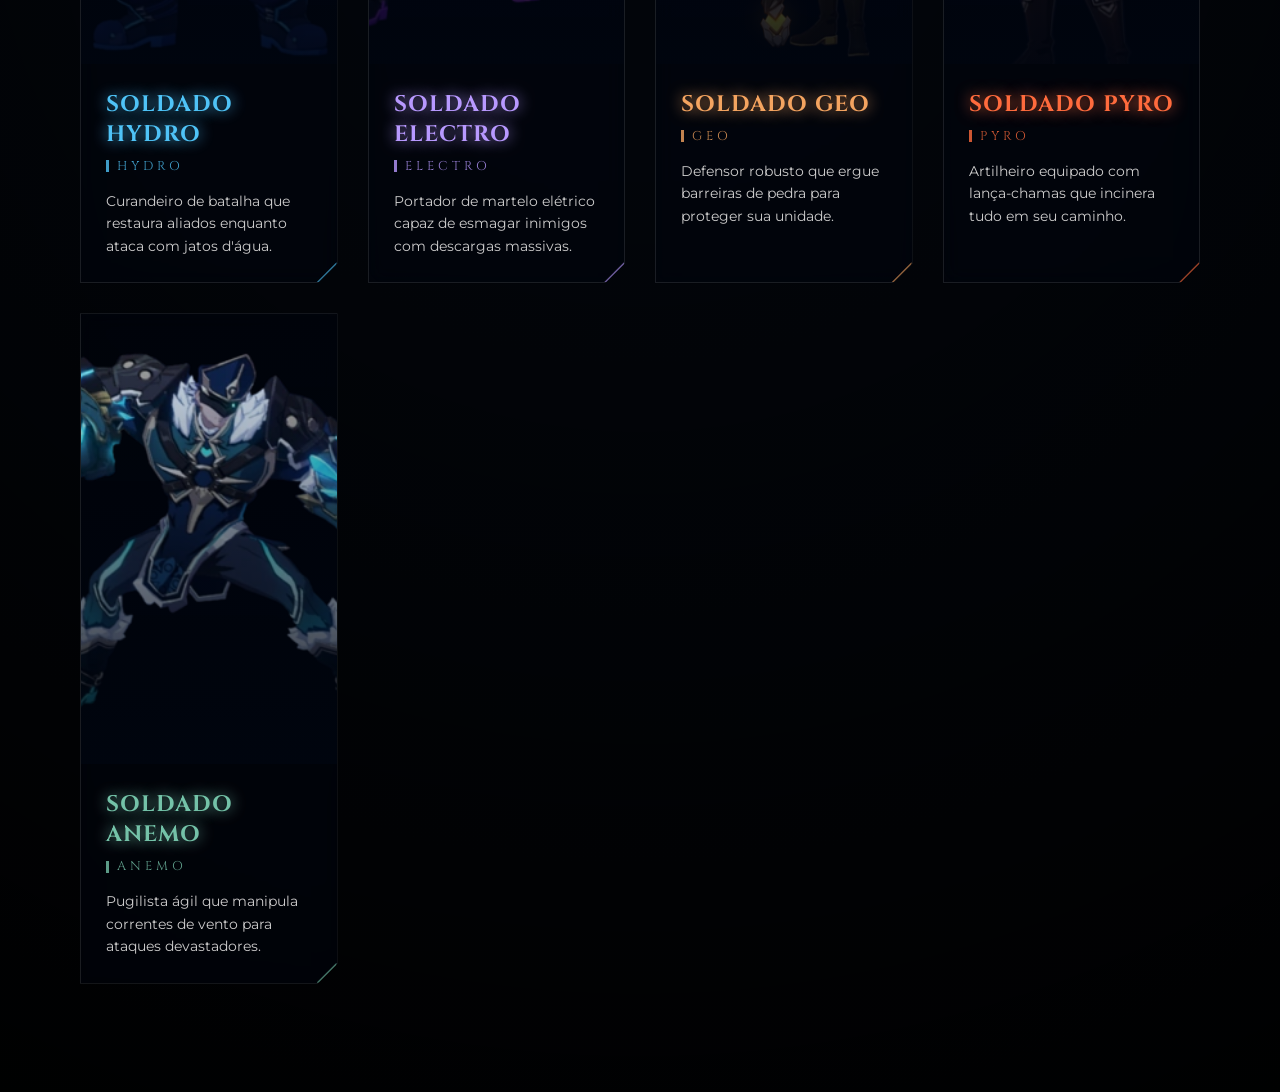
==== commit 79b9ae98: "style: carousel" ====
--- a/index.html
+++ b/index.html
@@ -777,14 +777,14 @@
     <!-- INIMIGOS SECTION -->
     <section id="inimigos-section">
         <video autoplay loop muted playsinline class="video-fundo">
-            <source src="resources/inimigos.mp4" type="video/mp4">
+            <source src="resources/historia.mp4" type="video/mp4">
         </video>
     
         <div class="overlay-dark"></div>
     
         <div class="inimigos-content">
             <div class="inimigos-header">
-                <p class="historia-tagline">AS FORÇAS • OS SOLDADOS • A VANGUARDA</p>
+                <p class="historia-tagline">OS ESCOLHIDOS • OS LEAIS • A JUSTIÇA</p>
                 <h2 class="historia-titulo">SOLDADOS DOS FATUI</h2>
                 <div class="divisor-gótico">
                     <span class="diamante"></span>
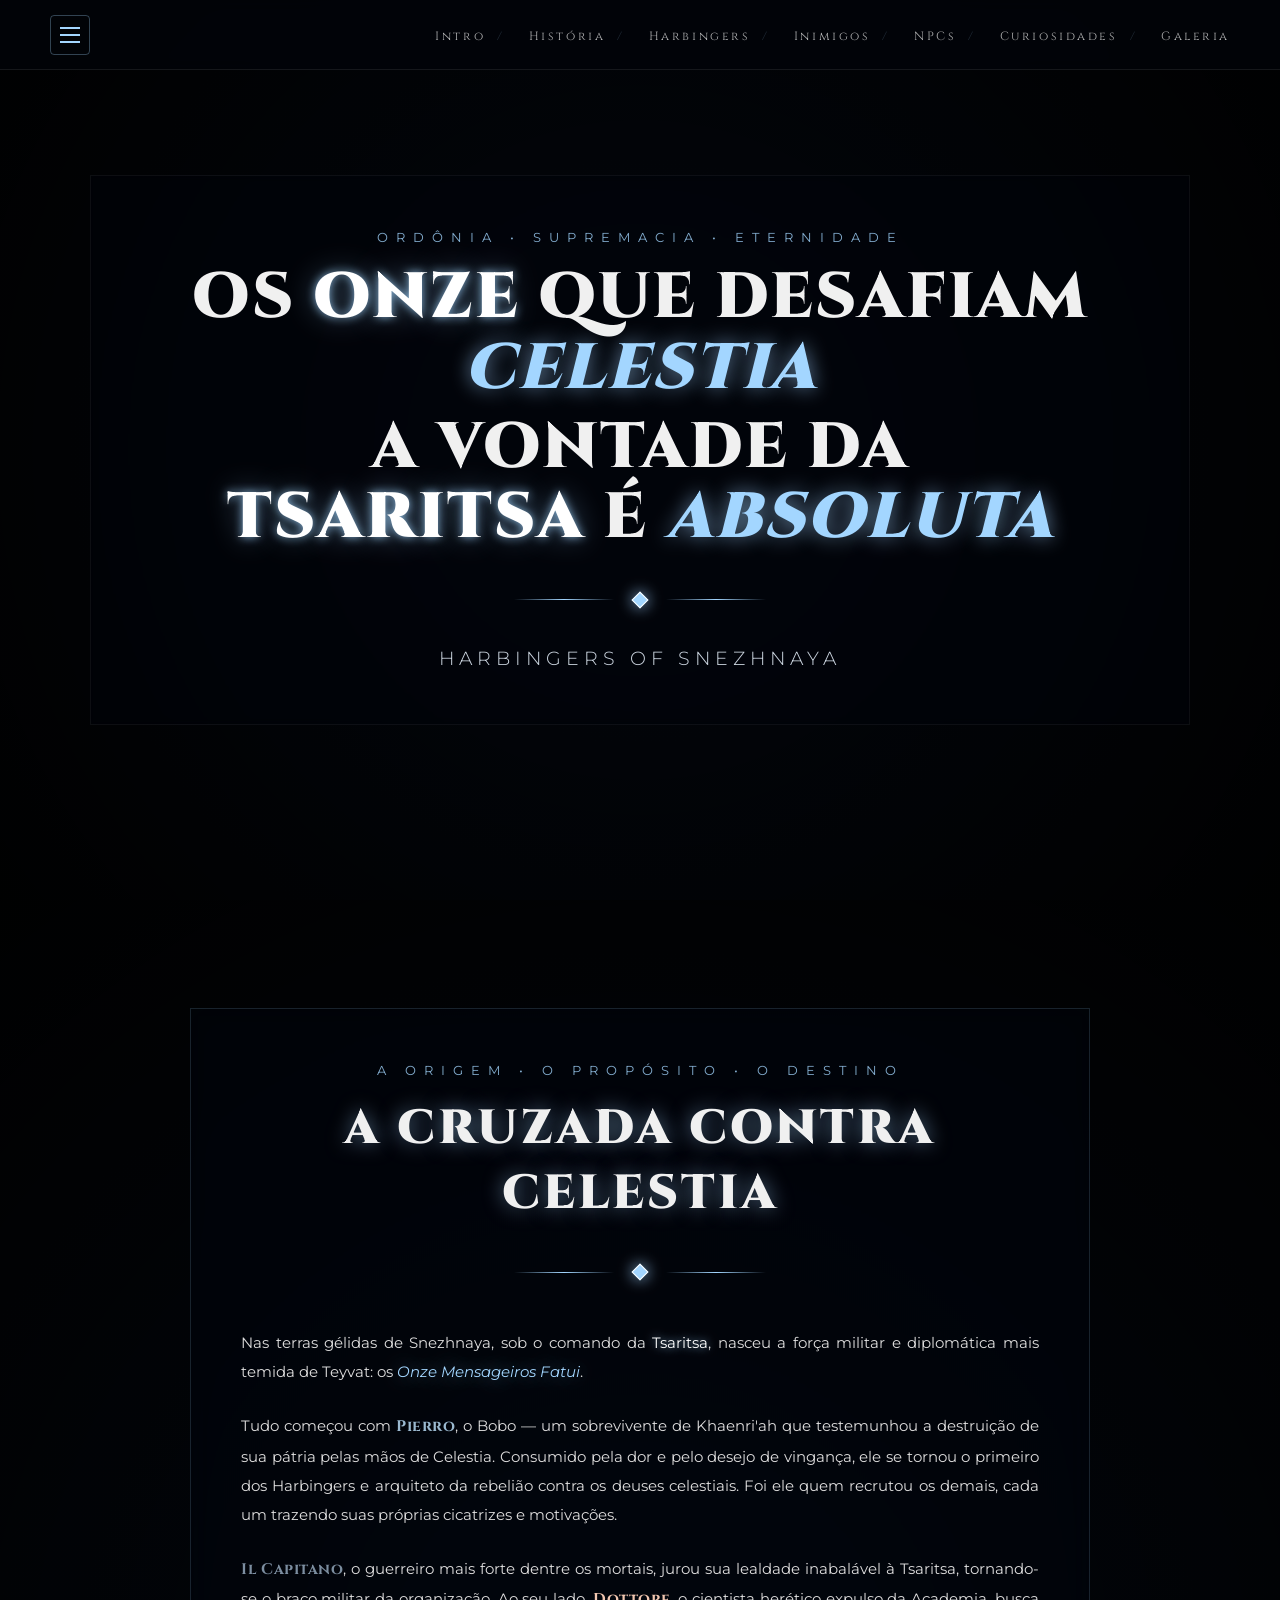
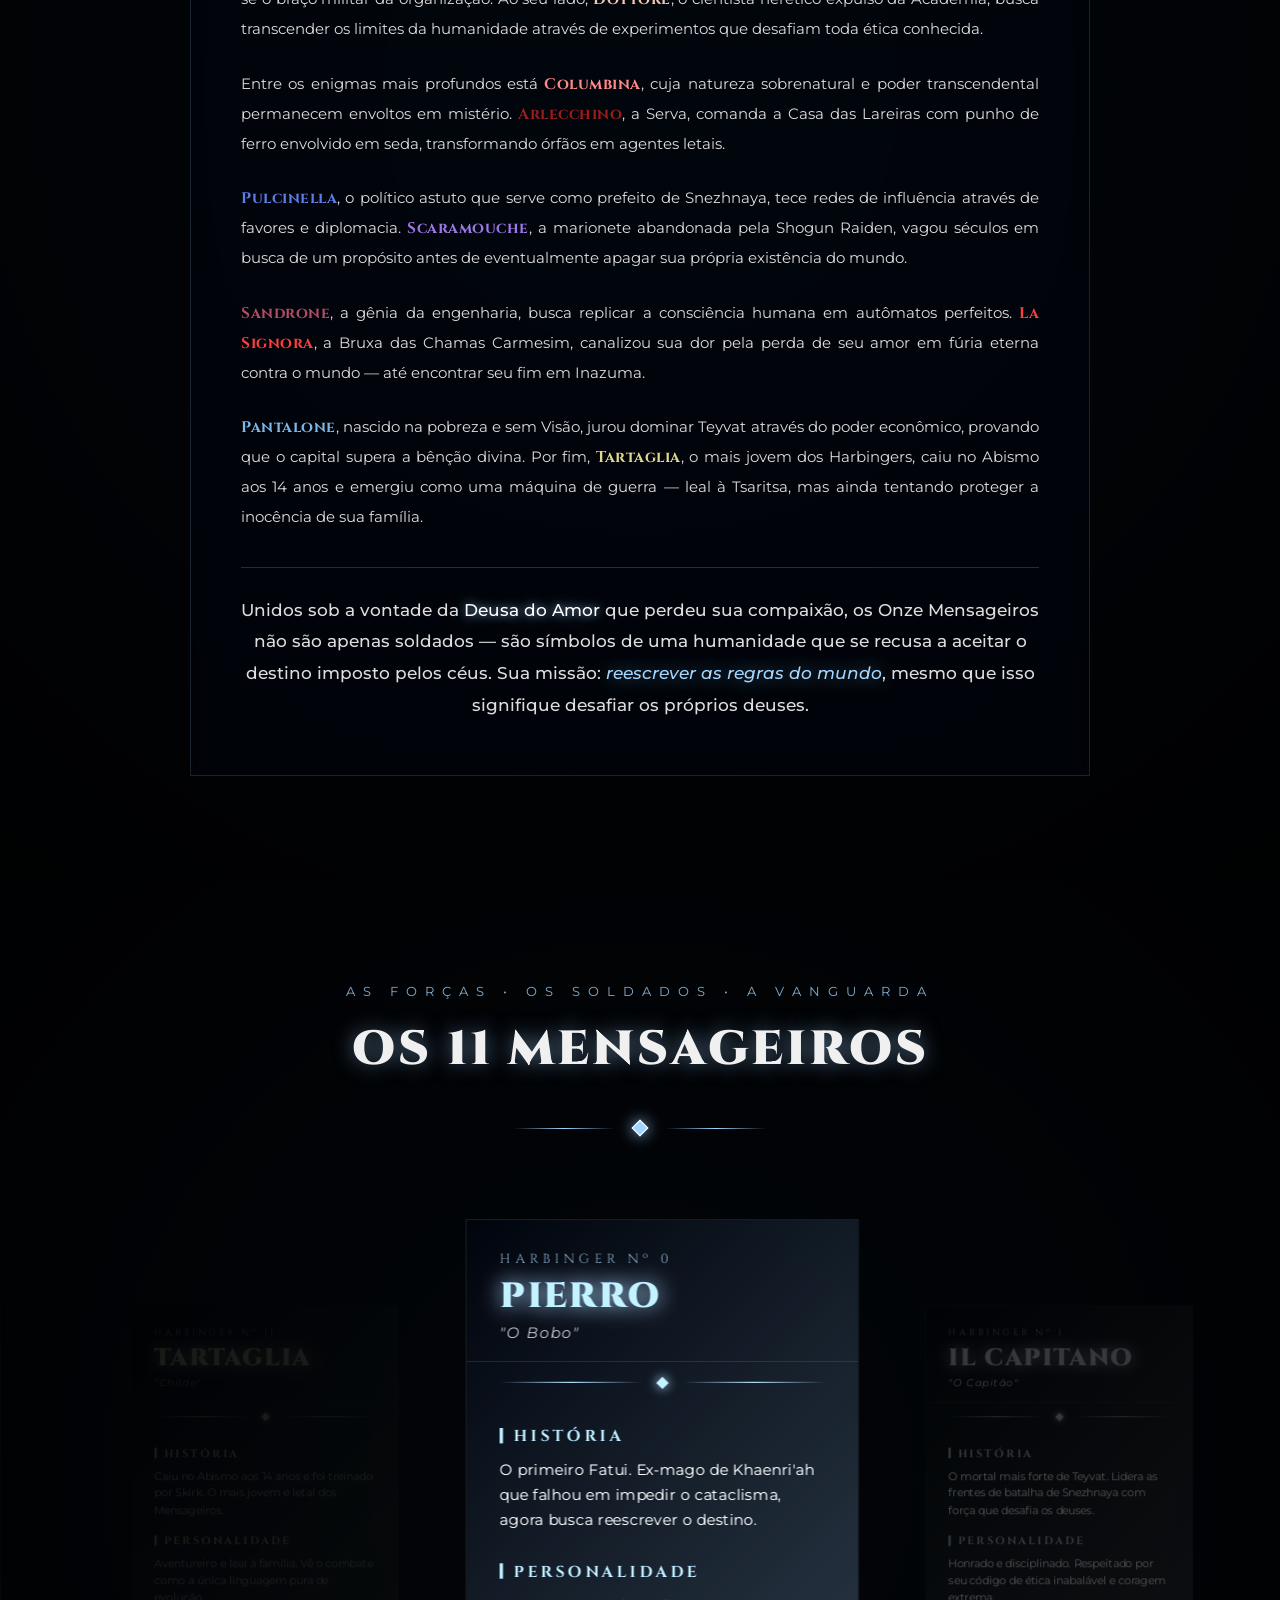
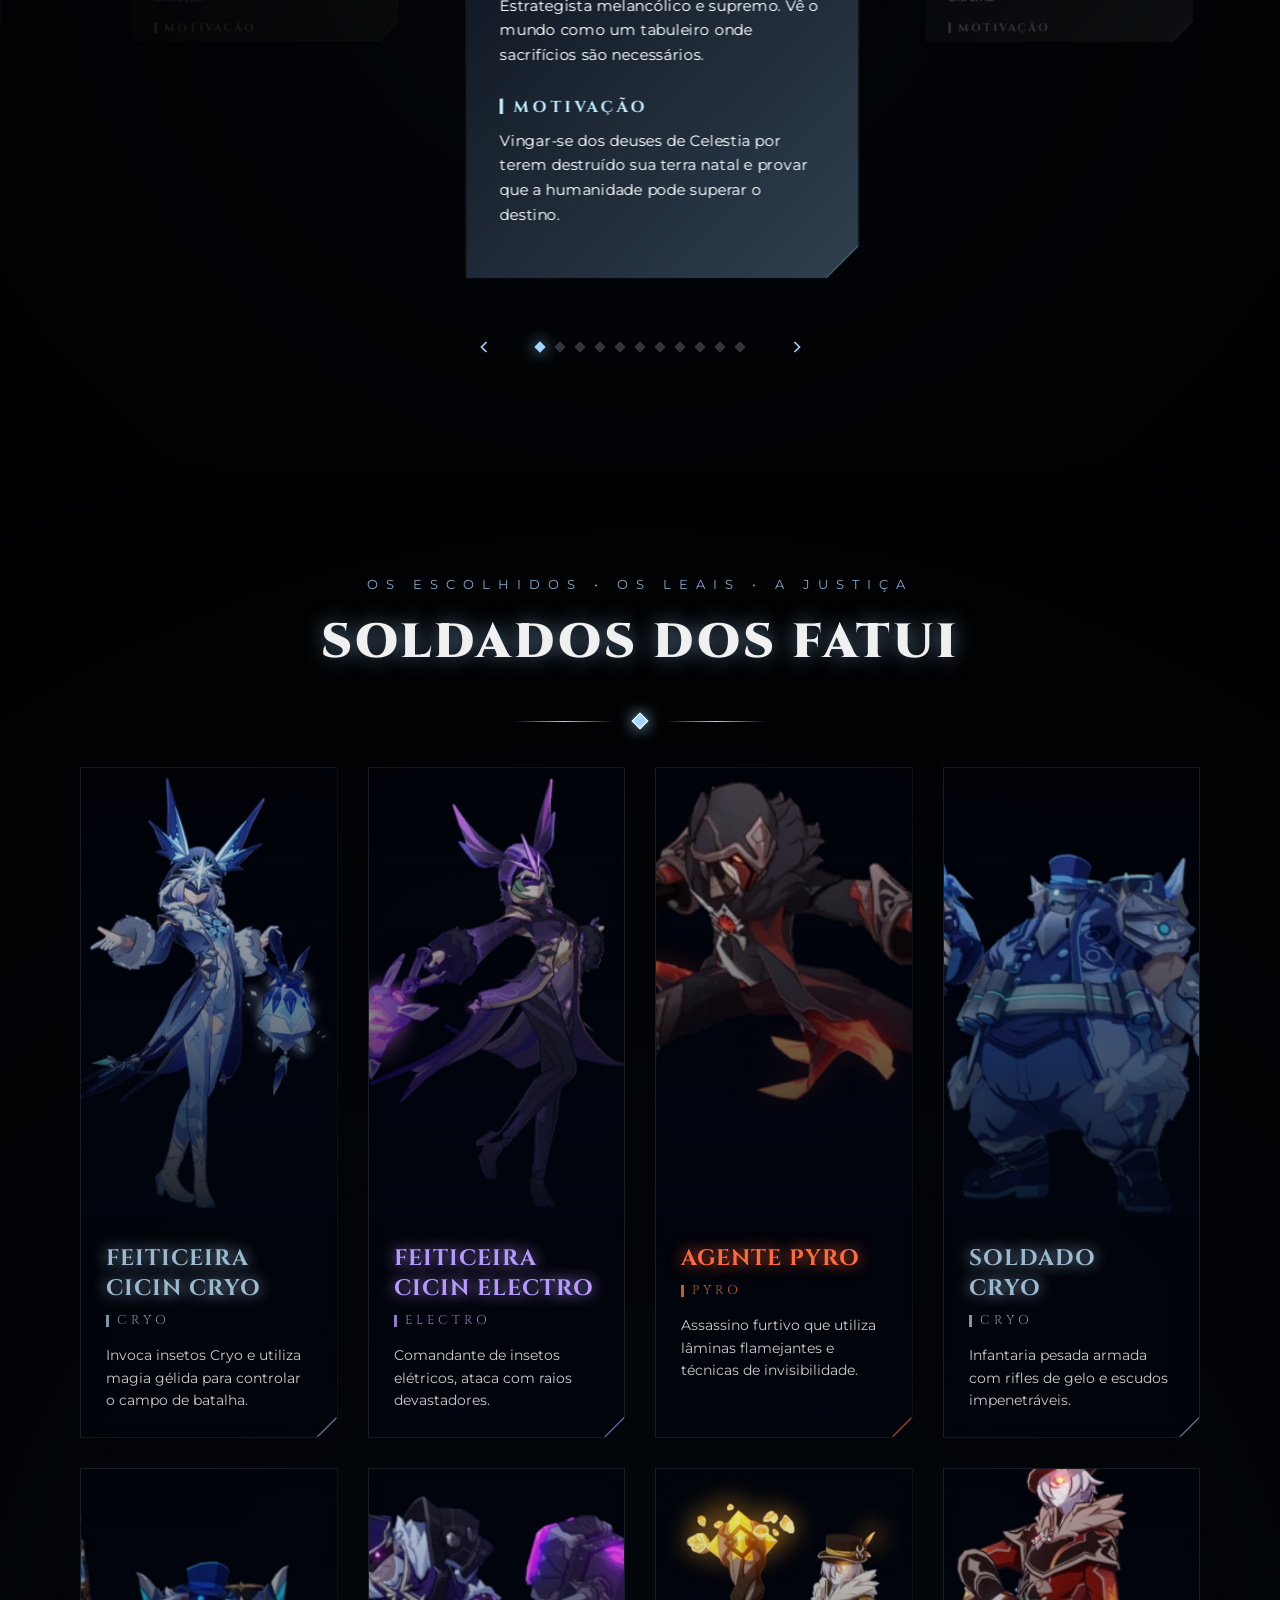
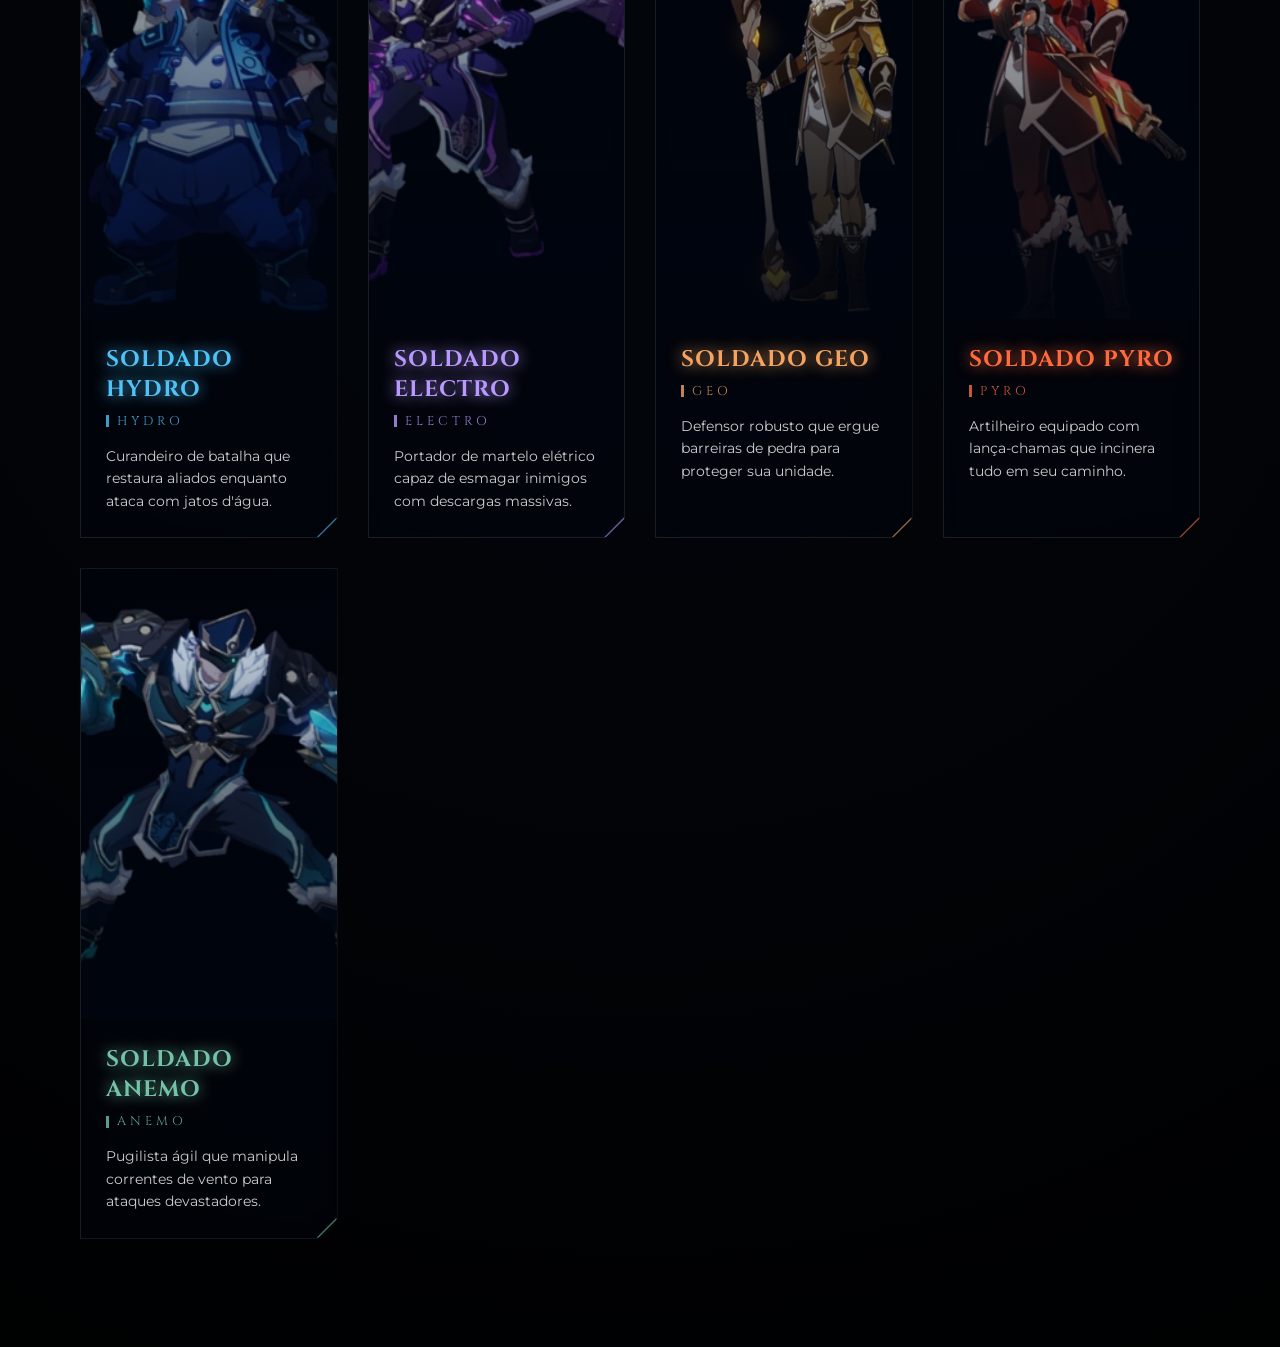
==== commit 5e72c3d3: "fix: carousel" ====
--- a/index.html
+++ b/index.html
@@ -22,7 +22,7 @@
                 <span class="hamburger-line"></span>
             </button>
         </div>
-    
+
         <nav class="header-right">
             <a href="#intro">Intro</a>
             <a href="#historia-section">História</a>
@@ -145,15 +145,15 @@
             </div>
         </div>
     </section>
-    
+
     <!-- HISTÓRIA SECTION -->
     <section id="historia-section">
         <video autoplay loop muted playsinline class="video-fundo">
             <source src="resources/historia.mp4" type="video/mp4">
         </video>
-    
+
         <div class="overlay-dark"></div>
-    
+
         <div class="historia-content">
             <div class="historia-header">
                 <p class="historia-tagline">A ORIGEM • O PROPÓSITO • O DESTINO</p>
@@ -162,14 +162,14 @@
                     <span class="diamante"></span>
                 </div>
             </div>
-    
+
             <div class="historia-texto">
                 <p>
                     Nas terras gélidas de Snezhnaya, sob o comando da <span class="destaque-cryo">Tsaritsa</span>,
                     nasceu a força militar e diplomática mais temida de Teyvat: os <span class="destaque-cryo-glow">Onze
                         Mensageiros Fatui</span>.
                 </p>
-    
+
                 <p>
                     Tudo começou com <a href="#" class="harbinger-link" data-index="0"
                         style="color: var(--pierro)">Pierro</a>,
@@ -177,13 +177,15 @@
                     Celestia.
                     Consumido pela dor e pelo desejo de vingança, ele se tornou o primeiro dos Harbingers e arquiteto da
                     rebelião
-                    contra os deuses celestiais. Foi ele quem recrutou os demais, cada um trazendo suas próprias cicatrizes
+                    contra os deuses celestiais. Foi ele quem recrutou os demais, cada um trazendo suas próprias
+                    cicatrizes
                     e motivações.
                 </p>
-    
+
                 <p>
                     <a href="#" class="harbinger-link" data-index="1" style="color: var(--capitano)">Il Capitano</a>,
-                    o guerreiro mais forte dentre os mortais, jurou sua lealdade inabalável à Tsaritsa, tornando-se o braço
+                    o guerreiro mais forte dentre os mortais, jurou sua lealdade inabalável à Tsaritsa, tornando-se o
+                    braço
                     militar
                     da organização. Ao seu lado, <a href="#" class="harbinger-link" data-index="2"
                         style="color: var(--dottore)">Dottore</a>,
@@ -191,7 +193,7 @@
                     experimentos
                     que desafiam toda ética conhecida.
                 </p>
-    
+
                 <p>
                     Entre os enigmas mais profundos está <a href="#" class="harbinger-link" data-index="3"
                         style="color: var(--columbina)">Columbina</a>,
@@ -200,33 +202,37 @@
                     a Serva, comanda a Casa das Lareiras com punho de ferro envolvido em seda, transformando órfãos em
                     agentes letais.
                 </p>
-    
+
                 <p>
                     <a href="#" class="harbinger-link" data-index="5" style="color: var(--pulcinella)">Pulcinella</a>,
-                    o político astuto que serve como prefeito de Snezhnaya, tece redes de influência através de favores e
+                    o político astuto que serve como prefeito de Snezhnaya, tece redes de influência através de favores
+                    e
                     diplomacia.
                     <a href="#" class="harbinger-link" data-index="6" style="color: var(--scaramouche)">Scaramouche</a>,
-                    a marionete abandonada pela Shogun Raiden, vagou séculos em busca de um propósito antes de eventualmente
+                    a marionete abandonada pela Shogun Raiden, vagou séculos em busca de um propósito antes de
+                    eventualmente
                     apagar sua própria existência do mundo.
                 </p>
-    
+
                 <p>
                     <a href="#" class="harbinger-link" data-index="7" style="color: var(--sandrone)">Sandrone</a>,
                     a gênia da engenharia, busca replicar a consciência humana em autômatos perfeitos.
                     <a href="#" class="harbinger-link" data-index="8" style="color: var(--signora)">La Signora</a>,
-                    a Bruxa das Chamas Carmesim, canalizou sua dor pela perda de seu amor em fúria eterna contra o mundo —
+                    a Bruxa das Chamas Carmesim, canalizou sua dor pela perda de seu amor em fúria eterna contra o mundo
+                    —
                     até encontrar seu fim em Inazuma.
                 </p>
-    
+
                 <p>
                     <a href="#" class="harbinger-link" data-index="9" style="color: var(--pantalone)">Pantalone</a>,
-                    nascido na pobreza e sem Visão, jurou dominar Teyvat através do poder econômico, provando que o capital
+                    nascido na pobreza e sem Visão, jurou dominar Teyvat através do poder econômico, provando que o
+                    capital
                     supera a bênção divina. Por fim, <a href="#" class="harbinger-link" data-index="10"
                         style="color: var(--tartaglia)">Tartaglia</a>,
                     o mais jovem dos Harbingers, caiu no Abismo aos 14 anos e emergiu como uma máquina de guerra —
                     leal à Tsaritsa, mas ainda tentando proteger a inocência de sua família.
                 </p>
-    
+
                 <p class="historia-final">
                     Unidos sob a vontade da <span class="destaque-cryo">Deusa do Amor</span> que perdeu sua compaixão,
                     os Onze Mensageiros não são apenas soldados — são símbolos de uma humanidade que se recusa a aceitar
@@ -238,23 +244,512 @@
         </div>
     </section>
 
-    <!-- CARROSSEL -->
+    <!-- CARROSSEL - ESTRUTURA CORRIGIDA -->
     <section class="carousel-section" id="carousel-section">
         <video autoplay loop muted playsinline class="carousel-bg-video">
             <source src="resources/snezhnaya-main.mp4" type="video/mp4">
         </video>
         <div class="carousel-overlay"></div>
 
-        <div class="inimigos-content">
-            <div class="inimigos-header">
-                <p class="historia-tagline">AS FORÇAS • OS SOLDADOS • A VANGUARDA</p>
-                <h2 class="historia-titulo">OS 11 MENSAGEIROS</h2>
-                <div class="divisor-gótico">
-                    <span class="diamante"></span>
-                </div>
+        <div class="inimigos-header">
+            <p class="historia-tagline">AS FORÇAS • OS SOLDADOS • A VANGUARDA</p>
+            <h2 class="historia-titulo">OS 11 MENSAGEIROS</h2>
+            <div class="divisor-gótico">
+                <span class="diamante"></span>
             </div>
-
-        <!-- Indicadores e Controles -->
+        </div>
+
+        <div class="carousel-wrapper">
+            <div class="carousel-container">
+                <div class="carousel-track">
+
+                    <!-- PIERRO -->
+                    <div class="harbinger-card active" data-character="pierro" data-video="resources/pierro-bg.mp4">
+                        <div class="card-inner-gothic">
+                            <div class="card-header-gothic">
+                                <p class="card-rank">HARBINGER Nº 0</p>
+                                <h1 class="card-title-gothic">Pierro</h1>
+                                <p class="card-subtitle-gothic">"O Bobo"</p>
+                            </div>
+
+                            <div class="gothic-divider">
+                                <div class="gothic-ornament"></div>
+                            </div>
+
+                            <div class="card-content-gothic">
+                                <div class="card-section">
+                                    <h3 class="section-title-gothic">História</h3>
+                                    <p class="card-text-gothic">O primeiro Fatui. Ex-mago de Khaenri'ah que falhou em
+                                        impedir o cataclisma, agora busca reescrever o destino.</p>
+                                </div>
+
+                                <div class="card-section">
+                                    <h3 class="section-title-gothic">Personalidade</h3>
+                                    <p class="card-text-gothic">Estrategista melancólico e supremo. Vê o mundo como um
+                                        tabuleiro onde sacrifícios são necessários.</p>
+                                </div>
+
+                                <div class="card-section">
+                                    <h3 class="section-title-gothic">Motivação</h3>
+                                    <p class="card-text-gothic">Vingar-se dos deuses de Celestia por terem destruído sua
+                                        terra natal e provar que a humanidade pode superar o destino.</p>
+                                </div>
+
+                                <div class="card-section card-extra-info">
+                                    <h3 class="section-title-gothic">Habilidades</h3>
+                                    <p class="card-text-gothic">Mestre em manipulação de energia elemental e estratégia
+                                        militar. Possui conhecimento profundo sobre Khaenri'ah e os segredos do Abismo.
+                                    </p>
+                                </div>
+
+                                <div class="card-section card-extra-info">
+                                    <h3 class="section-title-gothic">Relacionamentos</h3>
+                                    <p class="card-text-gothic">Mentor de todos os Harbingers. Mantém uma relação
+                                        próxima com a Tsaritsa e respeita profundamente Il Capitano.</p>
+                                </div>
+
+                                <div class="card-section card-extra-info">
+                                    <h3 class="section-title-gothic">Curiosidades</h3>
+                                    <p class="card-text-gothic">Foi um dos sábios de Khaenri'ah antes da destruição. Usa
+                                        uma máscara para ocultar metade do rosto, simbolizando sua dualidade.</p>
+                                </div>
+                            </div>
+
+                            <button class="card-close-btn">
+                                <svg width="24" height="24" viewBox="0 0 24 24" fill="none" stroke="currentColor"
+                                    stroke-width="2">
+                                    <line x1="18" y1="6" x2="6" y2="18"></line>
+                                    <line x1="6" y1="6" x2="18" y2="18"></line>
+                                </svg>
+                            </button>
+                        </div>
+                    </div>
+
+                    <!-- CAPITANO -->
+                    <div class="harbinger-card" data-character="capitano" data-video="resources/capitano-bg.mp4">
+                        <div class="card-inner-gothic">
+                            <div class="card-header-gothic">
+                                <p class="card-rank">HARBINGER Nº 1</p>
+                                <h1 class="card-title-gothic">Il Capitano</h1>
+                                <p class="card-subtitle-gothic">"O Capitão"</p>
+                            </div>
+
+                            <div class="gothic-divider">
+                                <div class="gothic-ornament"></div>
+                            </div>
+
+                            <div class="card-content-gothic">
+                                <div class="card-section">
+                                    <h3 class="section-title-gothic">História</h3>
+                                    <p class="card-text-gothic">O mortal mais forte de Teyvat. Lidera as frentes de
+                                        batalha de Snezhnaya com força que desafia os deuses.</p>
+                                </div>
+
+                                <div class="card-section">
+                                    <h3 class="section-title-gothic">Personalidade</h3>
+                                    <p class="card-text-gothic">Honrado e disciplinado. Respeitado por seu código de
+                                        ética inabalável e coragem extrema.</p>
+                                </div>
+
+                                <div class="card-section">
+                                    <h3 class="section-title-gothic">Motivação</h3>
+                                    <p class="card-text-gothic">Busca a verdadeira justiça através da força militar e o
+                                        cumprimento da promessa feita à Tsaritsa.</p>
+                                </div>
+
+                                <div class="card-section card-extra-info">
+                                    <h3 class="section-title-gothic">Habilidades</h3>
+                                    <p class="card-text-gothic">Mestre em combate corpo a corpo e tático militar. Sua
+                                        força física rivaliza com a dos deuses, mesmo sendo mortal.</p>
+                                </div>
+
+                                <div class="card-section card-extra-info">
+                                    <h3 class="section-title-gothic">Relacionamentos</h3>
+                                    <p class="card-text-gothic">Respeita profundamente Pierro. Possui rivalidade
+                                        amigável com outros Harbingers. Admirado por todos os soldados de Snezhnaya.</p>
+                                </div>
+
+                                <div class="card-section card-extra-info">
+                                    <h3 class="section-title-gothic">Curiosidades</h3>
+                                    <p class="card-text-gothic">Sempre usa um elmo completo que nunca foi removido em
+                                        público. Sua verdadeira identidade permanece um mistério.</p>
+                                </div>
+                            </div>
+
+                            <button class="card-close-btn">
+                                <svg width="24" height="24" viewBox="0 0 24 24" fill="none" stroke="currentColor"
+                                    stroke-width="2">
+                                    <line x1="18" y1="6" x2="6" y2="18"></line>
+                                    <line x1="6" y1="6" x2="18" y2="18"></line>
+                                </svg>
+                            </button>
+                        </div>
+                    </div>
+
+                    <!-- DOTTORE -->
+                    <div class="harbinger-card" data-character="dottore" data-video="resources/dottore-bg.mp4">
+                        <div class="card-inner-gothic">
+                            <div class="card-header-gothic">
+                                <p class="card-rank">HARBINGER Nº 2</p>
+                                <h1 class="card-title-gothic">Dottore</h1>
+                                <p class="card-subtitle-gothic">"O Doutor"</p>
+                            </div>
+
+                            <div class="gothic-divider">
+                                <div class="gothic-ornament"></div>
+                            </div>
+
+                            <div class="card-content-gothic">
+                                <div class="card-section">
+                                    <h3 class="section-title-gothic">História</h3>
+                                    <p class="card-text-gothic">Expulso da Academia por ideias heréticas. Criou clones
+                                        de si mesmo para realizar pesquisas proibidas.</p>
+                                </div>
+
+                                <div class="card-section">
+                                    <h3 class="section-title-gothic">Personalidade</h3>
+                                    <p class="card-text-gothic">Frio e amoral. Vê a humanidade e os deuses como meros
+                                        objetos de estudo para suas experiências.</p>
+                                </div>
+
+                                <div class="card-section">
+                                    <h3 class="section-title-gothic">Motivação</h3>
+                                    <p class="card-text-gothic">Transcender os limites humanos e criar um "deus" através
+                                        da ciência, provando que o conhecimento não conhece ética.</p>
+                                </div>
+
+                                <div class="card-section card-extra-info">
+                                    <h3 class="section-title-gothic">Habilidades</h3>
+                                    <p class="card-text-gothic">Geneticista e cientista brilhante. Criou segmentos
+                                        (clones) de si mesmo em diferentes idades para maximizar sua pesquisa.</p>
+                                </div>
+
+                                <div class="card-section card-extra-info">
+                                    <h3 class="section-title-gothic">Relacionamentos</h3>
+                                    <p class="card-text-gothic">Expulso da Academia de Sumeru. Mantém relação tensa com
+                                        outros Harbingers devido aos seus métodos controversos.</p>
+                                </div>
+
+                                <div class="card-section card-extra-info">
+                                    <h3 class="section-title-gothic">Curiosidades</h3>
+                                    <p class="card-text-gothic">Seus experimentos são considerados heréticos até mesmo
+                                        pelos Fatui. Possui obsessão com a ideia de superar os deuses.</p>
+                                </div>
+                            </div>
+
+                            <button class="card-close-btn">
+                                <svg width="24" height="24" viewBox="0 0 24 24" fill="none" stroke="currentColor"
+                                    stroke-width="2">
+                                    <line x1="18" y1="6" x2="6" y2="18"></line>
+                                    <line x1="6" y1="6" x2="18" y2="18"></line>
+                                </svg>
+                            </button>
+                        </div>
+                    </div>
+
+                    <!-- COLUMBINA -->
+                    <div class="harbinger-card" data-character="columbina" data-video="resources/columbina-bg.mp4">
+                        <div class="card-inner-gothic">
+                            <div class="card-header-gothic">
+                                <p class="card-rank">HARBINGER Nº 3</p>
+                                <h1 class="card-title-gothic">Columbina</h1>
+                                <p class="card-subtitle-gothic">"A Damisela"</p>
+                            </div>
+
+                            <div class="gothic-divider">
+                                <div class="gothic-ornament"></div>
+                            </div>
+
+                            <div class="card-content-gothic">
+                                <div class="card-section">
+                                    <h3 class="section-title-gothic">História</h3>
+                                    <p class="card-text-gothic">Ocupa o terceiro posto dos Fatui. Possui um poder
+                                        transcendental que intimida até os guerreiros mais experientes.</p>
+                                </div>
+
+                                <div class="card-section">
+                                    <h3 class="section-title-gothic">Personalidade</h3>
+                                    <p class="card-text-gothic">Calma e misteriosa. Exala uma aura de perigo
+                                        sobrenatural, agindo com uma delicadeza mortal.</p>
+                                </div>
+
+                                <div class="card-section">
+                                    <h3 class="section-title-gothic">Motivação</h3>
+                                    <p class="card-text-gothic">Suas intenções permanecem ocultas, mas sua lealdade
+                                        parece estar ligada à pureza do objetivo da Tsaritsa.</p>
+                                </div>
+                            </div>
+                        </div>
+                    </div>
+
+                    <!-- ARLECCHINO -->
+                    <div class="harbinger-card" data-character="arlecchino" data-video="resources/arlecchino-bg.mp4">
+                        <div class="card-inner-gothic">
+                            <div class="card-header-gothic">
+                                <p class="card-rank">HARBINGER Nº 4</p>
+                                <h1 class="card-title-gothic">Arlecchino</h1>
+                                <p class="card-subtitle-gothic">"A Serva"</p>
+                            </div>
+
+                            <div class="gothic-divider">
+                                <div class="gothic-ornament"></div>
+                            </div>
+
+                            <div class="card-content-gothic">
+                                <div class="card-section">
+                                    <h3 class="section-title-gothic">História</h3>
+                                    <p class="card-text-gothic">A "Pai" da Casa das Lareiras. Transformou o orfanato em
+                                        uma rede de elite para servir à Tsaritsa.</p>
+                                </div>
+
+                                <div class="card-section">
+                                    <h3 class="section-title-gothic">Personalidade</h3>
+                                    <p class="card-text-gothic">Elegante e implacável. Protege seus "filhos" com um
+                                        código de honra letal e exige lealdade.</p>
+                                </div>
+
+                                <div class="card-section">
+                                    <h3 class="section-title-gothic">Motivação</h3>
+                                    <p class="card-text-gothic">Garantir um futuro seguro para os órfãos da Casa das
+                                        Lareiras e libertar o mundo das garras do destino distorcido.</p>
+                                </div>
+                            </div>
+                        </div>
+                    </div>
+
+                    <!-- PULCINELLA -->
+                    <div class="harbinger-card" data-character="pulcinella" data-video="resources/pulcinella-bg.mp4">
+                        <div class="card-inner-gothic">
+                            <div class="card-header-gothic">
+                                <p class="card-rank">HARBINGER Nº 5</p>
+                                <h1 class="card-title-gothic">Pulcinella</h1>
+                                <p class="card-subtitle-gothic">"O Galo"</p>
+                            </div>
+
+                            <div class="gothic-divider">
+                                <div class="gothic-ornament"></div>
+                            </div>
+
+                            <div class="card-content-gothic">
+                                <div class="card-section">
+                                    <h3 class="section-title-gothic">História</h3>
+                                    <p class="card-text-gothic">Prefeito de Snezhnaya e mentor burocrático. Foi quem
+                                        integrou Childe à organização Fatui.</p>
+                                </div>
+
+                                <div class="card-section">
+                                    <h3 class="section-title-gothic">Personalidade</h3>
+                                    <p class="card-text-gothic">Político astuto. Sob a fachada de gentil, esconde um
+                                        estrategista que usa favores para controle.</p>
+                                </div>
+
+                                <div class="card-section">
+                                    <h3 class="section-title-gothic">Motivação</h3>
+                                    <p class="card-text-gothic">Prosperidade absoluta de Snezhnaya e a expansão da
+                                        influência política da Tsaritsa sobre as outras nações.</p>
+                                </div>
+                            </div>
+                        </div>
+                    </div>
+
+                    <!-- SCARAMOUCHE -->
+                    <div class="harbinger-card" data-character="scaramouche" data-video="resources/scara-bg.mp4">
+                        <div class="card-inner-gothic">
+                            <div class="card-header-gothic">
+                                <p class="card-rank">HARBINGER Nº 6</p>
+                                <h1 class="card-title-gothic">Scaramouche</h1>
+                                <p class="card-subtitle-gothic">"O Baladeiro"</p>
+                            </div>
+
+                            <div class="gothic-divider">
+                                <div class="gothic-ornament"></div>
+                            </div>
+
+                            <div class="card-content-gothic">
+                                <div class="card-section">
+                                    <h3 class="section-title-gothic">História</h3>
+                                    <p class="card-text-gothic">Marionete criada pela Shogun Raiden e descartada. Vagou
+                                        séculos antes de apagar sua existência.</p>
+                                </div>
+
+                                <div class="card-section">
+                                    <h3 class="section-title-gothic">Personalidade</h3>
+                                    <p class="card-text-gothic">Cínico e orgulhoso. Atualmente busca redenção solitária
+                                        como o Andarilho.</p>
+                                </div>
+
+                                <div class="card-section">
+                                    <h3 class="section-title-gothic">Motivação</h3>
+                                    <p class="card-text-gothic">Anteriormente, desejava um "coração" e poder divino.
+                                        Atualmente, busca a verdade sobre seu passado e redenção.</p>
+                                </div>
+                            </div>
+                        </div>
+                    </div>
+
+                    <!-- SANDRONE -->
+                    <div class="harbinger-card" data-character="sandrone" data-video="resources/sandrone-bg.mp4">
+                        <div class="card-inner-gothic">
+                            <div class="card-header-gothic">
+                                <p class="card-rank">HARBINGER Nº 7</p>
+                                <h1 class="card-title-gothic">Sandrone</h1>
+                                <p class="card-subtitle-gothic">"A Marionete"</p>
+                            </div>
+
+                            <div class="gothic-divider">
+                                <div class="gothic-ornament"></div>
+                            </div>
+
+                            <div class="card-content-gothic">
+                                <div class="card-section">
+                                    <h3 class="section-title-gothic">História</h3>
+                                    <p class="card-text-gothic">Gênia da engenharia mecânica. Sempre acompanhada por uma
+                                        máquina colossal com vínculo mente-máquina.</p>
+                                </div>
+
+                                <div class="card-section">
+                                    <h3 class="section-title-gothic">Personalidade</h3>
+                                    <p class="card-text-gothic">Taciturna e antissocial. Despreza aqueles sem
+                                        conhecimento técnico.</p>
+                                </div>
+
+                                <div class="card-section">
+                                    <h3 class="section-title-gothic">Motivação</h3>
+                                    <p class="card-text-gothic">Aperfeiçoar a tecnologia de autômatos e possivelmente
+                                        replicar a consciência humana em máquinas puras.</p>
+                                </div>
+                            </div>
+                        </div>
+                    </div>
+
+                    <!-- SIGNORA -->
+                    <div class="harbinger-card" data-character="signora" data-video="resources/signora-bg.mp4">
+                        <div class="card-inner-gothic">
+                            <div class="card-header-gothic">
+                                <p class="card-rank">HARBINGER Nº 8</p>
+                                <h1 class="card-title-gothic">La Signora</h1>
+                                <p class="card-subtitle-gothic">"A Senhora"</p>
+                            </div>
+
+                            <div class="gothic-divider">
+                                <div class="gothic-ornament"></div>
+                            </div>
+
+                            <div class="card-content-gothic">
+                                <div class="card-section">
+                                    <h3 class="section-title-gothic">História</h3>
+                                    <p class="card-text-gothic">A Bruxa das Chamas Carmesim. Teve seu fogo selado por um
+                                        Delírio após perder seu amor no cataclisma.</p>
+                                </div>
+
+                                <div class="card-section">
+                                    <h3 class="section-title-gothic">Personalidade</h3>
+                                    <p class="card-text-gothic">Arrogante e cruel. Movida por uma fúria eterna contra o
+                                        mundo e os deuses negligentes.</p>
+                                </div>
+
+                                <div class="card-section">
+                                    <h3 class="section-title-gothic">Motivação</h3>
+                                    <p class="card-text-gothic">Limpar o "mundo distorcido" através do gelo da Tsaritsa,
+                                        queimando tudo o que restou de sua dor passada.</p>
+                                </div>
+                            </div>
+                        </div>
+                    </div>
+
+                    <!-- PANTALONE -->
+                    <div class="harbinger-card" data-character="pantalone" data-video="resources/pantalone-bg.mp4">
+                        <div class="card-inner-gothic">
+                            <div class="card-header-gothic">
+                                <p class="card-rank">HARBINGER Nº 9</p>
+                                <h1 class="card-title-gothic">Pantalone</h1>
+                                <p class="card-subtitle-gothic">"O Regrator"</p>
+                            </div>
+
+                            <div class="gothic-divider">
+                                <div class="gothic-ornament"></div>
+                            </div>
+
+                            <div class="card-content-gothic">
+                                <div class="card-section">
+                                    <h3 class="section-title-gothic">História</h3>
+                                    <p class="card-text-gothic">Nascido na pobreza e sem Visão. Jurou dominar o mundo
+                                        pelo controle econômico e financeiro.</p>
+                                </div>
+
+                                <div class="card-section">
+                                    <h3 class="section-title-gothic">Personalidade</h3>
+                                    <p class="card-text-gothic">Ambicioso e calculista. Vê Teyvat como uma balança
+                                        comercial movida por dívidas.</p>
+                                </div>
+
+                                <div class="card-section">
+                                    <h3 class="section-title-gothic">Motivação</h3>
+                                    <p class="card-text-gothic">Tornar Snezhnaya o coração econômico do mundo, provando
+                                        que o capital humano supera o poder dos deuses.</p>
+                                </div>
+                            </div>
+                        </div>
+                    </div>
+
+                    <!-- TARTAGLIA -->
+                    <div class="harbinger-card" data-character="tartaglia" data-video="resources/tartaglia-bg.mp4">
+                        <div class="card-inner-gothic">
+                            <div class="card-header-gothic">
+                                <p class="card-rank">HARBINGER Nº 11</p>
+                                <h1 class="card-title-gothic">Tartaglia</h1>
+                                <p class="card-subtitle-gothic">"Childe"</p>
+                            </div>
+
+                            <div class="gothic-divider">
+                                <div class="gothic-ornament"></div>
+                            </div>
+
+                            <div class="card-content-gothic">
+                                <div class="card-section">
+                                    <h3 class="section-title-gothic">História</h3>
+                                    <p class="card-text-gothic">Caiu no Abismo aos 14 anos e foi treinado por Skirk. O
+                                        mais jovem e letal dos Mensageiros.</p>
+                                </div>
+
+                                <div class="card-section">
+                                    <h3 class="section-title-gothic">Personalidade</h3>
+                                    <p class="card-text-gothic">Aventureiro e leal à família. Vê o combate como a única
+                                        linguagem pura de evolução.</p>
+                                </div>
+
+                                <div class="card-section">
+                                    <h3 class="section-title-gothic">Motivação</h3>
+                                    <p class="card-text-gothic">Tornar-se o guerreiro mais forte do mundo e proteger a
+                                        inocência de seus irmãos em Snezhnaya.</p>
+                                </div>
+
+                                <div class="card-section card-extra-info">
+                                    <h3 class="section-title-gothic">Habilidades</h3>
+                                    <p class="card-text-gothic">Mestre em todas as armas. Pode invocar a Forma Abissal,
+                                        uma transformação que amplifica drasticamente seu poder de combate.</p>
+                                </div>
+
+                                <div class="card-section card-extra-info">
+                                    <h3 class="section-title-gothic">Relacionamentos</h3>
+                                    <p class="card-text-gothic">Extremamente protetor com seus irmãos Teucer, Tonia e
+                                        Anthon. Foi recrutado por Pulcinella. Treinado pela misteriosa Skirk no Abismo.
+                                    </p>
+                                </div>
+
+                                <div class="card-section card-extra-info">
+                                    <h3 class="section-title-gothic">Curiosidades</h3>
+                                    <p class="card-text-gothic">É o mais jovem Harbinger. Mantém sua identidade Fatui em
+                                        segredo da família. Possui uma sede insaciável por batalhas desafiadoras.</p>
+                                </div>
+                            </div>
+                        </div>
+                    </div>
+                </div>
+            </div>
+        </div>
+
+        <!-- CONTROLES MOVIDOS PARA FORA DO WRAPPER -->
         <div class="carousel-controls">
             <button class="carousel-btn carousel-btn-prev" aria-label="Anterior">
                 <svg width="24" height="24" viewBox="0 0 24 24" fill="none" stroke="currentColor" stroke-width="2">
@@ -282,496 +777,6 @@
                 </svg>
             </button>
         </div>
-
-        <div class="carousel-wrapper">
-            <div class="carousel-container">
-                <div class="carousel-track">
-
-                    <!-- PIERRO -->
-                    <div class="harbinger-card active" data-character="pierro" data-video="resources/pierro-bg.mp4">
-                        <div class="card-inner-gothic">
-                            <div class="card-header-gothic">
-                                <p class="card-rank">HARBINGER Nº 0</p>
-                                <h1 class="card-title-gothic">Pierro</h1>
-                                <p class="card-subtitle-gothic">"O Bobo"</p>
-                            </div>
-
-                            <div class="gothic-divider">
-                                <div class="gothic-ornament"></div>
-                            </div>
-
-                            <div class="card-content-gothic">
-                                <div class="card-section">
-                                    <h3 class="section-title-gothic">História</h3>
-                                    <p class="card-text-gothic">O primeiro Fatui. Ex-mago de Khaenri'ah que falhou em
-                                        impedir o cataclisma, agora busca reescrever o destino.</p>
-                                </div>
-
-                                <div class="card-section">
-                                    <h3 class="section-title-gothic">Personalidade</h3>
-                                    <p class="card-text-gothic">Estrategista melancólico e supremo. Vê o mundo como um
-                                        tabuleiro onde sacrifícios são necessários.</p>
-                                </div>
-
-                                <div class="card-section">
-                                    <h3 class="section-title-gothic">Motivação</h3>
-                                    <p class="card-text-gothic">Vingar-se dos deuses de Celestia por terem destruído sua
-                                        terra natal e provar que a humanidade pode superar o destino.</p>
-                                </div>
-
-                                <div class="card-section card-extra-info">
-                                    <h3 class="section-title-gothic">Habilidades</h3>
-                                    <p class="card-text-gothic">Mestre em manipulação de energia elemental e estratégia
-                                        militar. Possui conhecimento profundo sobre Khaenri'ah e os segredos do Abismo.
-                                    </p>
-                                </div>
-
-                                <div class="card-section card-extra-info">
-                                    <h3 class="section-title-gothic">Relacionamentos</h3>
-                                    <p class="card-text-gothic">Mentor de todos os Harbingers. Mantém uma relação
-                                        próxima com a Tsaritsa e respeita profundamente Il Capitano.</p>
-                                </div>
-
-                                <div class="card-section card-extra-info">
-                                    <h3 class="section-title-gothic">Curiosidades</h3>
-                                    <p class="card-text-gothic">Foi um dos sábios de Khaenri'ah antes da destruição. Usa
-                                        uma máscara para ocultar metade do rosto, simbolizando sua dualidade.</p>
-                                </div>
-                            </div>
-
-                            <button class="card-close-btn">
-                                <svg width="24" height="24" viewBox="0 0 24 24" fill="none" stroke="currentColor"
-                                    stroke-width="2">
-                                    <line x1="18" y1="6" x2="6" y2="18"></line>
-                                    <line x1="6" y1="6" x2="18" y2="18"></line>
-                                </svg>
-                            </button>
-                        </div>
-                    </div>
-
-                    <!-- CAPITANO -->
-                    <div class="harbinger-card" data-character="capitano" data-video="resources/capitano-bg.mp4">
-                        <div class="card-inner-gothic">
-                            <div class="card-header-gothic">
-                                <p class="card-rank">HARBINGER Nº 1</p>
-                                <h1 class="card-title-gothic">Il Capitano</h1>
-                                <p class="card-subtitle-gothic">"O Capitão"</p>
-                            </div>
-
-                            <div class="gothic-divider">
-                                <div class="gothic-ornament"></div>
-                            </div>
-
-                            <div class="card-content-gothic">
-                                <div class="card-section">
-                                    <h3 class="section-title-gothic">História</h3>
-                                    <p class="card-text-gothic">O mortal mais forte de Teyvat. Lidera as frentes de
-                                        batalha de Snezhnaya com força que desafia os deuses.</p>
-                                </div>
-
-                                <div class="card-section">
-                                    <h3 class="section-title-gothic">Personalidade</h3>
-                                    <p class="card-text-gothic">Honrado e disciplinado. Respeitado por seu código de
-                                        ética inabalável e coragem extrema.</p>
-                                </div>
-
-                                <div class="card-section">
-                                    <h3 class="section-title-gothic">Motivação</h3>
-                                    <p class="card-text-gothic">Busca a verdadeira justiça através da força militar e o
-                                        cumprimento da promessa feita à Tsaritsa.</p>
-                                </div>
-
-                                <div class="card-section card-extra-info">
-                                    <h3 class="section-title-gothic">Habilidades</h3>
-                                    <p class="card-text-gothic">Mestre em combate corpo a corpo e tático militar. Sua
-                                        força física rivaliza com a dos deuses, mesmo sendo mortal.</p>
-                                </div>
-
-                                <div class="card-section card-extra-info">
-                                    <h3 class="section-title-gothic">Relacionamentos</h3>
-                                    <p class="card-text-gothic">Respeita profundamente Pierro. Possui rivalidade
-                                        amigável com outros Harbingers. Admirado por todos os soldados de Snezhnaya.</p>
-                                </div>
-
-                                <div class="card-section card-extra-info">
-                                    <h3 class="section-title-gothic">Curiosidades</h3>
-                                    <p class="card-text-gothic">Sempre usa um elmo completo que nunca foi removido em
-                                        público. Sua verdadeira identidade permanece um mistério.</p>
-                                </div>
-                            </div>
-
-                            <button class="card-close-btn">
-                                <svg width="24" height="24" viewBox="0 0 24 24" fill="none" stroke="currentColor"
-                                    stroke-width="2">
-                                    <line x1="18" y1="6" x2="6" y2="18"></line>
-                                    <line x1="6" y1="6" x2="18" y2="18"></line>
-                                </svg>
-                            </button>
-                        </div>
-                    </div>
-
-                    <!-- DOTTORE -->
-                    <div class="harbinger-card" data-character="dottore" data-video="resources/dottore-bg.mp4">
-                        <div class="card-inner-gothic">
-                            <div class="card-header-gothic">
-                                <p class="card-rank">HARBINGER Nº 2</p>
-                                <h1 class="card-title-gothic">Dottore</h1>
-                                <p class="card-subtitle-gothic">"O Doutor"</p>
-                            </div>
-
-                            <div class="gothic-divider">
-                                <div class="gothic-ornament"></div>
-                            </div>
-
-                            <div class="card-content-gothic">
-                                <div class="card-section">
-                                    <h3 class="section-title-gothic">História</h3>
-                                    <p class="card-text-gothic">Expulso da Academia por ideias heréticas. Criou clones
-                                        de si mesmo para realizar pesquisas proibidas.</p>
-                                </div>
-
-                                <div class="card-section">
-                                    <h3 class="section-title-gothic">Personalidade</h3>
-                                    <p class="card-text-gothic">Frio e amoral. Vê a humanidade e os deuses como meros
-                                        objetos de estudo para suas experiências.</p>
-                                </div>
-
-                                <div class="card-section">
-                                    <h3 class="section-title-gothic">Motivação</h3>
-                                    <p class="card-text-gothic">Transcender os limites humanos e criar um "deus" através
-                                        da ciência, provando que o conhecimento não conhece ética.</p>
-                                </div>
-
-                                <div class="card-section card-extra-info">
-                                    <h3 class="section-title-gothic">Habilidades</h3>
-                                    <p class="card-text-gothic">Geneticista e cientista brilhante. Criou segmentos
-                                        (clones) de si mesmo em diferentes idades para maximizar sua pesquisa.</p>
-                                </div>
-
-                                <div class="card-section card-extra-info">
-                                    <h3 class="section-title-gothic">Relacionamentos</h3>
-                                    <p class="card-text-gothic">Expulso da Academia de Sumeru. Mantém relação tensa com
-                                        outros Harbingers devido aos seus métodos controversos.</p>
-                                </div>
-
-                                <div class="card-section card-extra-info">
-                                    <h3 class="section-title-gothic">Curiosidades</h3>
-                                    <p class="card-text-gothic">Seus experimentos são considerados heréticos até mesmo
-                                        pelos Fatui. Possui obsessão com a ideia de superar os deuses.</p>
-                                </div>
-                            </div>
-
-                            <button class="card-close-btn">
-                                <svg width="24" height="24" viewBox="0 0 24 24" fill="none" stroke="currentColor"
-                                    stroke-width="2">
-                                    <line x1="18" y1="6" x2="6" y2="18"></line>
-                                    <line x1="6" y1="6" x2="18" y2="18"></line>
-                                </svg>
-                            </button>
-                        </div>
-                    </div>
-
-                    <!-- COLUMBINA -->
-                    <div class="harbinger-card" data-character="columbina" data-video="resources/columbina-bg.mp4">
-                        <div class="card-inner-gothic">
-                            <div class="card-header-gothic">
-                                <p class="card-rank">HARBINGER Nº 3</p>
-                                <h1 class="card-title-gothic">Columbina</h1>
-                                <p class="card-subtitle-gothic">"A Damisela"</p>
-                            </div>
-
-                            <div class="gothic-divider">
-                                <div class="gothic-ornament"></div>
-                            </div>
-
-                            <div class="card-content-gothic">
-                                <div class="card-section">
-                                    <h3 class="section-title-gothic">História</h3>
-                                    <p class="card-text-gothic">Ocupa o terceiro posto dos Fatui. Possui um poder
-                                        transcendental que intimida até os guerreiros mais experientes.</p>
-                                </div>
-
-                                <div class="card-section">
-                                    <h3 class="section-title-gothic">Personalidade</h3>
-                                    <p class="card-text-gothic">Calma e misteriosa. Exala uma aura de perigo
-                                        sobrenatural, agindo com uma delicadeza mortal.</p>
-                                </div>
-
-                                <div class="card-section">
-                                    <h3 class="section-title-gothic">Motivação</h3>
-                                    <p class="card-text-gothic">Suas intenções permanecem ocultas, mas sua lealdade
-                                        parece estar ligada à pureza do objetivo da Tsaritsa.</p>
-                                </div>
-                            </div>
-                        </div>
-                    </div>
-
-                    <!-- ARLECCHINO -->
-                    <div class="harbinger-card" data-character="arlecchino" data-video="resources/arlecchino-bg.mp4">
-                        <div class="card-inner-gothic">
-                            <div class="card-header-gothic">
-                                <p class="card-rank">HARBINGER Nº 4</p>
-                                <h1 class="card-title-gothic">Arlecchino</h1>
-                                <p class="card-subtitle-gothic">"A Serva"</p>
-                            </div>
-
-                            <div class="gothic-divider">
-                                <div class="gothic-ornament"></div>
-                            </div>
-
-                            <div class="card-content-gothic">
-                                <div class="card-section">
-                                    <h3 class="section-title-gothic">História</h3>
-                                    <p class="card-text-gothic">A "Pai" da Casa das Lareiras. Transformou o orfanato em
-                                        uma rede de elite para servir à Tsaritsa.</p>
-                                </div>
-
-                                <div class="card-section">
-                                    <h3 class="section-title-gothic">Personalidade</h3>
-                                    <p class="card-text-gothic">Elegante e implacável. Protege seus "filhos" com um
-                                        código de honra letal e exige lealdade.</p>
-                                </div>
-
-                                <div class="card-section">
-                                    <h3 class="section-title-gothic">Motivação</h3>
-                                    <p class="card-text-gothic">Garantir um futuro seguro para os órfãos da Casa das
-                                        Lareiras e libertar o mundo das garras do destino distorcido.</p>
-                                </div>
-                            </div>
-                        </div>
-                    </div>
-
-                    <!-- PULCINELLA -->
-                    <div class="harbinger-card" data-character="pulcinella" data-video="resources/pulcinella-bg.mp4">
-                        <div class="card-inner-gothic">
-                            <div class="card-header-gothic">
-                                <p class="card-rank">HARBINGER Nº 5</p>
-                                <h1 class="card-title-gothic">Pulcinella</h1>
-                                <p class="card-subtitle-gothic">"O Galo"</p>
-                            </div>
-
-                            <div class="gothic-divider">
-                                <div class="gothic-ornament"></div>
-                            </div>
-
-                            <div class="card-content-gothic">
-                                <div class="card-section">
-                                    <h3 class="section-title-gothic">História</h3>
-                                    <p class="card-text-gothic">Prefeito de Snezhnaya e mentor burocrático. Foi quem
-                                        integrou Childe à organização Fatui.</p>
-                                </div>
-
-                                <div class="card-section">
-                                    <h3 class="section-title-gothic">Personalidade</h3>
-                                    <p class="card-text-gothic">Político astuto. Sob a fachada de gentil, esconde um
-                                        estrategista que usa favores para controle.</p>
-                                </div>
-
-                                <div class="card-section">
-                                    <h3 class="section-title-gothic">Motivação</h3>
-                                    <p class="card-text-gothic">Prosperidade absoluta de Snezhnaya e a expansão da
-                                        influência política da Tsaritsa sobre as outras nações.</p>
-                                </div>
-                            </div>
-                        </div>
-                    </div>
-
-                    <!-- SCARAMOUCHE -->
-                    <div class="harbinger-card" data-character="scaramouche" data-video="resources/scara-bg.mp4">
-                        <div class="card-inner-gothic">
-                            <div class="card-header-gothic">
-                                <p class="card-rank">HARBINGER Nº 6</p>
-                                <h1 class="card-title-gothic">Scaramouche</h1>
-                                <p class="card-subtitle-gothic">"O Baladeiro"</p>
-                            </div>
-
-                            <div class="gothic-divider">
-                                <div class="gothic-ornament"></div>
-                            </div>
-
-                            <div class="card-content-gothic">
-                                <div class="card-section">
-                                    <h3 class="section-title-gothic">História</h3>
-                                    <p class="card-text-gothic">Marionete criada pela Shogun Raiden e descartada. Vagou
-                                        séculos antes de apagar sua existência.</p>
-                                </div>
-
-                                <div class="card-section">
-                                    <h3 class="section-title-gothic">Personalidade</h3>
-                                    <p class="card-text-gothic">Cínico e orgulhoso. Atualmente busca redenção solitária
-                                        como o Andarilho.</p>
-                                </div>
-
-                                <div class="card-section">
-                                    <h3 class="section-title-gothic">Motivação</h3>
-                                    <p class="card-text-gothic">Anteriormente, desejava um "coração" e poder divino.
-                                        Atualmente, busca a verdade sobre seu passado e redenção.</p>
-                                </div>
-                            </div>
-                        </div>
-                    </div>
-
-                    <!-- SANDRONE -->
-                    <div class="harbinger-card" data-character="sandrone" data-video="resources/sandrone-bg.mp4">
-                        <div class="card-inner-gothic">
-                            <div class="card-header-gothic">
-                                <p class="card-rank">HARBINGER Nº 7</p>
-                                <h1 class="card-title-gothic">Sandrone</h1>
-                                <p class="card-subtitle-gothic">"A Marionete"</p>
-                            </div>
-
-                            <div class="gothic-divider">
-                                <div class="gothic-ornament"></div>
-                            </div>
-
-                            <div class="card-content-gothic">
-                                <div class="card-section">
-                                    <h3 class="section-title-gothic">História</h3>
-                                    <p class="card-text-gothic">Gênia da engenharia mecânica. Sempre acompanhada por uma
-                                        máquina colossal com vínculo mente-máquina.</p>
-                                </div>
-
-                                <div class="card-section">
-                                    <h3 class="section-title-gothic">Personalidade</h3>
-                                    <p class="card-text-gothic">Taciturna e antissocial. Despreza aqueles sem
-                                        conhecimento técnico.</p>
-                                </div>
-
-                                <div class="card-section">
-                                    <h3 class="section-title-gothic">Motivação</h3>
-                                    <p class="card-text-gothic">Aperfeiçoar a tecnologia de autômatos e possivelmente
-                                        replicar a consciência humana em máquinas puras.</p>
-                                </div>
-                            </div>
-                        </div>
-                    </div>
-
-                    <!-- SIGNORA -->
-                    <div class="harbinger-card" data-character="signora" data-video="resources/signora-bg.mp4">
-                        <div class="card-inner-gothic">
-                            <div class="card-header-gothic">
-                                <p class="card-rank">HARBINGER Nº 8</p>
-                                <h1 class="card-title-gothic">La Signora</h1>
-                                <p class="card-subtitle-gothic">"A Senhora"</p>
-                            </div>
-
-                            <div class="gothic-divider">
-                                <div class="gothic-ornament"></div>
-                            </div>
-
-                            <div class="card-content-gothic">
-                                <div class="card-section">
-                                    <h3 class="section-title-gothic">História</h3>
-                                    <p class="card-text-gothic">A Bruxa das Chamas Carmesim. Teve seu fogo selado por um
-                                        Delírio após perder seu amor no cataclisma.</p>
-                                </div>
-
-                                <div class="card-section">
-                                    <h3 class="section-title-gothic">Personalidade</h3>
-                                    <p class="card-text-gothic">Arrogante e cruel. Movida por uma fúria eterna contra o
-                                        mundo e os deuses negligentes.</p>
-                                </div>
-
-                                <div class="card-section">
-                                    <h3 class="section-title-gothic">Motivação</h3>
-                                    <p class="card-text-gothic">Limpar o "mundo distorcido" através do gelo da Tsaritsa,
-                                        queimando tudo o que restou de sua dor passada.</p>
-                                </div>
-                            </div>
-                        </div>
-                    </div>
-
-                    <!-- PANTALONE -->
-                    <div class="harbinger-card" data-character="pantalone" data-video="resources/pantalone-bg.mp4">
-                        <div class="card-inner-gothic">
-                            <div class="card-header-gothic">
-                                <p class="card-rank">HARBINGER Nº 9</p>
-                                <h1 class="card-title-gothic">Pantalone</h1>
-                                <p class="card-subtitle-gothic">"O Regrator"</p>
-                            </div>
-
-                            <div class="gothic-divider">
-                                <div class="gothic-ornament"></div>
-                            </div>
-
-                            <div class="card-content-gothic">
-                                <div class="card-section">
-                                    <h3 class="section-title-gothic">História</h3>
-                                    <p class="card-text-gothic">Nascido na pobreza e sem Visão. Jurou dominar o mundo
-                                        pelo controle econômico e financeiro.</p>
-                                </div>
-
-                                <div class="card-section">
-                                    <h3 class="section-title-gothic">Personalidade</h3>
-                                    <p class="card-text-gothic">Ambicioso e calculista. Vê Teyvat como uma balança
-                                        comercial movida por dívidas.</p>
-                                </div>
-
-                                <div class="card-section">
-                                    <h3 class="section-title-gothic">Motivação</h3>
-                                    <p class="card-text-gothic">Tornar Snezhnaya o coração econômico do mundo, provando
-                                        que o capital humano supera o poder dos deuses.</p>
-                                </div>
-                            </div>
-                        </div>
-                    </div>
-
-                    <!-- TARTAGLIA -->
-                    <div class="harbinger-card" data-character="tartaglia" data-video="resources/tartaglia-bg.mp4">
-                        <div class="card-inner-gothic">
-                            <div class="card-header-gothic">
-                                <p class="card-rank">HARBINGER Nº 11</p>
-                                <h1 class="card-title-gothic">Tartaglia</h1>
-                                <p class="card-subtitle-gothic">"Childe"</p>
-                            </div>
-
-                            <div class="gothic-divider">
-                                <div class="gothic-ornament"></div>
-                            </div>
-
-                            <div class="card-content-gothic">
-                                <div class="card-section">
-                                    <h3 class="section-title-gothic">História</h3>
-                                    <p class="card-text-gothic">Caiu no Abismo aos 14 anos e foi treinado por Skirk. O
-                                        mais jovem e letal dos Mensageiros.</p>
-                                </div>
-
-                                <div class="card-section">
-                                    <h3 class="section-title-gothic">Personalidade</h3>
-                                    <p class="card-text-gothic">Aventureiro e leal à família. Vê o combate como a única
-                                        linguagem pura de evolução.</p>
-                                </div>
-
-                                <div class="card-section">
-                                    <h3 class="section-title-gothic">Motivação</h3>
-                                    <p class="card-text-gothic">Tornar-se o guerreiro mais forte do mundo e proteger a
-                                        inocência de seus irmãos em Snezhnaya.</p>
-                                </div>
-
-                                <div class="card-section card-extra-info">
-                                    <h3 class="section-title-gothic">Habilidades</h3>
-                                    <p class="card-text-gothic">Mestre em todas as armas. Pode invocar a Forma Abissal,
-                                        uma transformação que amplifica drasticamente seu poder de combate.</p>
-                                </div>
-
-                                <div class="card-section card-extra-info">
-                                    <h3 class="section-title-gothic">Relacionamentos</h3>
-                                    <p class="card-text-gothic">Extremamente protetor com seus irmãos Teucer, Tonia e
-                                        Anthon. Foi recrutado por Pulcinella. Treinado pela misteriosa Skirk no Abismo.
-                                    </p>
-                                </div>
-
-                                <div class="card-section card-extra-info">
-                                    <h3 class="section-title-gothic">Curiosidades</h3>
-                                    <p class="card-text-gothic">É o mais jovem Harbinger. Mantém sua identidade Fatui em
-                                        segredo da família. Possui uma sede insaciável por batalhas desafiadoras.</p>
-                                </div>
-                            </div>
-                        </div>
-                    </div>
-                </div>
-            </div>
-        </div>
     </section>
 
     <!-- INIMIGOS SECTION -->
@@ -779,9 +784,9 @@
         <video autoplay loop muted playsinline class="video-fundo">
             <source src="resources/historia.mp4" type="video/mp4">
         </video>
-    
+
         <div class="overlay-dark"></div>
-    
+
         <div class="inimigos-content">
             <div class="inimigos-header">
                 <p class="historia-tagline">OS ESCOLHIDOS • OS LEAIS • A JUSTIÇA</p>
@@ -790,22 +795,24 @@
                     <span class="diamante"></span>
                 </div>
             </div>
-    
+
             <div class="inimigos-grid">
                 <!-- Feiticeira Cicin Cryo -->
                 <div class="inimigo-card" data-element="cryo">
                     <div class="inimigo-image-wrapper">
-                        <img src="resources/Feiticeira_Cicin_Cryo.webp" alt="Feiticeira Cicin Cryo" class="inimigo-image">
+                        <img src="resources/Feiticeira_Cicin_Cryo.webp" alt="Feiticeira Cicin Cryo"
+                            class="inimigo-image">
                         <div class="inimigo-overlay"></div>
                     </div>
                     <div class="inimigo-info">
                         <h3 class="inimigo-nome">Feiticeira Cicin Cryo</h3>
                         <p class="inimigo-elemento">CRYO</p>
-                        <p class="inimigo-descricao">Invoca insetos Cryo e utiliza magia gélida para controlar o campo de
+                        <p class="inimigo-descricao">Invoca insetos Cryo e utiliza magia gélida para controlar o campo
+                            de
                             batalha.</p>
                     </div>
                 </div>
-    
+
                 <!-- Feiticeira Cicin Electro -->
                 <div class="inimigo-card" data-element="electro">
                     <div class="inimigo-image-wrapper">
@@ -819,7 +826,7 @@
                         <p class="inimigo-descricao">Comandante de insetos elétricos, ataca com raios devastadores.</p>
                     </div>
                 </div>
-    
+
                 <!-- Agente Pyro -->
                 <div class="inimigo-card" data-element="pyro">
                     <div class="inimigo-image-wrapper">
@@ -833,7 +840,7 @@
                             invisibilidade.</p>
                     </div>
                 </div>
-    
+
                 <!-- Soldado Cryo -->
                 <div class="inimigo-card" data-element="cryo">
                     <div class="inimigo-image-wrapper">
@@ -843,15 +850,17 @@
                     <div class="inimigo-info">
                         <h3 class="inimigo-nome">Soldado Cryo</h3>
                         <p class="inimigo-elemento">CRYO</p>
-                        <p class="inimigo-descricao">Infantaria pesada armada com rifles de gelo e escudos impenetráveis.
+                        <p class="inimigo-descricao">Infantaria pesada armada com rifles de gelo e escudos
+                            impenetráveis.
                         </p>
                     </div>
                 </div>
-    
+
                 <!-- Soldado Hydro -->
                 <div class="inimigo-card" data-element="hydro">
                     <div class="inimigo-image-wrapper">
-                        <img src="resources/Soldado_dos_Fatui_Hydro.webp" alt="Soldado Fatui Hydro" class="inimigo-image">
+                        <img src="resources/Soldado_dos_Fatui_Hydro.webp" alt="Soldado Fatui Hydro"
+                            class="inimigo-image">
                         <div class="inimigo-overlay"></div>
                     </div>
                     <div class="inimigo-info">
@@ -861,7 +870,7 @@
                             d'água.</p>
                     </div>
                 </div>
-    
+
                 <!-- Soldado Electro -->
                 <div class="inimigo-card" data-element="electro">
                     <div class="inimigo-image-wrapper">
@@ -872,15 +881,17 @@
                     <div class="inimigo-info">
                         <h3 class="inimigo-nome">Soldado Electro</h3>
                         <p class="inimigo-elemento">ELECTRO</p>
-                        <p class="inimigo-descricao">Portador de martelo elétrico capaz de esmagar inimigos com descargas
+                        <p class="inimigo-descricao">Portador de martelo elétrico capaz de esmagar inimigos com
+                            descargas
                             massivas.</p>
                     </div>
                 </div>
-    
+
                 <!-- Soldado Geo -->
                 <div class="inimigo-card" data-element="geo">
                     <div class="inimigo-image-wrapper">
-                        <img src="resources/Inimigo_Soldado_dos_Fatui_Geo.webp" alt="Soldado Fatui Geo" class="inimigo-image">
+                        <img src="resources/Inimigo_Soldado_dos_Fatui_Geo.webp" alt="Soldado Fatui Geo"
+                            class="inimigo-image">
                         <div class="inimigo-overlay"></div>
                     </div>
                     <div class="inimigo-info">
@@ -890,25 +901,28 @@
                             unidade.</p>
                     </div>
                 </div>
-    
+
                 <!-- Soldado Pyro -->
                 <div class="inimigo-card" data-element="pyro">
                     <div class="inimigo-image-wrapper">
-                        <img src="resources/Inimigo_Soldado_dos_Fatui_Pyro.webp" alt="Soldado Fatui Pyro" class="inimigo-image">
+                        <img src="resources/Inimigo_Soldado_dos_Fatui_Pyro.webp" alt="Soldado Fatui Pyro"
+                            class="inimigo-image">
                         <div class="inimigo-overlay"></div>
                     </div>
                     <div class="inimigo-info">
                         <h3 class="inimigo-nome">Soldado Pyro</h3>
                         <p class="inimigo-elemento">PYRO</p>
-                        <p class="inimigo-descricao">Artilheiro equipado com lança-chamas que incinera tudo em seu caminho.
+                        <p class="inimigo-descricao">Artilheiro equipado com lança-chamas que incinera tudo em seu
+                            caminho.
                         </p>
                     </div>
                 </div>
-    
+
                 <!-- Soldado Anemo -->
                 <div class="inimigo-card" data-element="anemo">
                     <div class="inimigo-image-wrapper">
-                        <img src="resources/Inimigo_Soldado_dos_Fatui_Anemo.webp" alt="Soldado Fatui Anemo" class="inimigo-image">
+                        <img src="resources/Inimigo_Soldado_dos_Fatui_Anemo.webp" alt="Soldado Fatui Anemo"
+                            class="inimigo-image">
                         <div class="inimigo-overlay"></div>
                     </div>
                     <div class="inimigo-info">
--- a/style.css
+++ b/style.css
@@ -13,7 +13,7 @@
     --tartaglia: #e0d88d;
 }
 
-/* ===== CHARACTER COLORS ===== */
+/* CHARACTER COLORS */
 [data-character="pierro"] {
     --card-color: var(--pierro);
 }
@@ -73,7 +73,7 @@
     overflow-x: hidden;
 }
 
-/* ===== SCROLLBAR ===== */
+/* SCROLLBAR */
 ::-webkit-scrollbar {
     width: 10px;
     height: 10px;
@@ -95,7 +95,7 @@
     box-shadow: 0 0 15px rgba(163, 214, 255, 0.5);
 }
 
-/* ===== HEADER ===== */
+/* HEADER */
 .main-header {
     position: fixed;
     top: 0;
@@ -166,7 +166,7 @@
     box-shadow: 0 0 8px #a3d6ff;
 }
 
-/* ===== SIDEBAR ===== */
+/* SIDEBAR */
 .sidebar-menu {
     position: fixed;
     top: 0;
@@ -345,7 +345,7 @@
     pointer-events: all;
 }
 
-/* ===== INTRO ===== */
+/* INTRO */
 #intro {
     position: relative;
     height: 100vh;
@@ -463,13 +463,16 @@
     margin-top: clamp(8px, 1vh, 10px);
 }
 
-/* ===== CAROUSEL SECTION ===== */
+/* CAROUSEL SECTION - ESTRUTURA SIMPLIFICADA */
 .carousel-section {
     position: relative;
-    height: 100vh;
-    display: flex;
+    min-height: 100vh;
+    display: flex;
+    flex-direction: column;
     align-items: center;
     justify-content: center;
+    padding: 100px 20px;
+    gap: 50px;
     overflow: hidden;
     background: #02050a;
 }
@@ -492,11 +495,18 @@
     pointer-events: none;
 }
 
+.inimigos-header {
+    position: relative;
+    z-index: 10;
+    text-align: center;
+    width: 100%;
+}
+
 .carousel-wrapper {
     position: relative;
     width: 100%;
     max-width: 1400px;
-    height: clamp(450px, 65vh, 550px);
+    height: 650px;
     z-index: 10;
     perspective: 2000px;
 }
@@ -519,8 +529,8 @@
 
 .harbinger-card {
     flex-shrink: 0;
-    width: clamp(240px, 28vw, 360px);
-    height: clamp(320px, 45vh, 480px);
+    width: clamp(280px, 28vw, 360px);
+    height: 450px;
     position: relative;
     transition: opacity 0.6s cubic-bezier(0.4, 0, 0.2, 1),
         transform 0.6s cubic-bezier(0.4, 0, 0.2, 1),
@@ -534,8 +544,8 @@
 
 .harbinger-card.active {
     opacity: 1;
-    height: clamp(400px, 55vh, 600px);
-    transform: scale(clamp(1.05, 1.1, 1.15));
+    height: 600px;
+    transform: scale(1.1);
     filter: brightness(1.3) saturate(1.2);
     z-index: 10;
 }
@@ -687,35 +697,6 @@
     padding: clamp(25px, 4vh, 30px) clamp(30px, 4vw, 40px);
 }
 
-@media (max-width: 1200px) {
-    .inimigos-grid {
-        grid-template-columns: repeat(3, 1fr) !important;
-    }
-}
-
-@media (max-width: 900px) {
-    .inimigos-grid {
-        grid-template-columns: repeat(2, 1fr) !important;
-    }
-}
-
-@media (max-width: 768px) {
-    .harbinger-card.expanded .card-content-gothic {
-        grid-template-columns: 1fr;
-        gap: clamp(15px, 2vh, 20px);
-    }
-}
-
-@media (max-width: 600px) {
-    .inimigos-grid {
-        grid-template-columns: 1fr !important;
-    }
-}
-
-.inimigos-grid {
-    grid-template-columns: repeat(2, 1fr);
-}
-
 .card-content-gothic::-webkit-scrollbar {
     width: 4px;
 }
@@ -791,15 +772,13 @@
     transform: rotate(90deg);
 }
 
+/* CONTROLES AGORA FICAM FORA DO WRAPPER */
 .carousel-controls {
-    position: absolute;
-    bottom: clamp(5px, 1vh, 10px);
-    left: 50%;
-    transform: translateX(-50%);
+    position: relative;
+    z-index: 20;
     display: flex;
     align-items: center;
     gap: clamp(20px, 3vw, 30px);
-    z-index: 20;
     transition: opacity 0.3s ease;
 }
 
@@ -811,7 +790,7 @@
 .carousel-btn {
     width: clamp(38px, 5vw, 45px);
     height: clamp(38px, 5vw, 45px);
-    background: rgba(0, 0, 0, 0);
+    background: transparent;
     border: none;
     display: flex;
     align-items: center;
@@ -857,7 +836,7 @@
     box-shadow: 0 0 15px #a3d6ff;
 }
 
-/* ===== HISTÓRIA SECTION ===== */
+/* HISTÓRIA SECTION */
 #historia-section {
     position: relative;
     min-height: 100vh;
@@ -958,7 +937,7 @@
     width: 100%;
 }
 
-/* ===== INIMIGOS SECTION ===== */
+/* INIMIGOS SECTION */
 #inimigos-section {
     position: relative;
     min-height: 100vh;
@@ -974,11 +953,6 @@
     z-index: 10;
     max-width: min(1400px, 95vw);
     width: 100%;
-}
-
-.inimigos-header {
-    text-align: center;
-    margin-bottom: clamp(50px, 8vh, 70px);
 }
 
 .inimigos-grid {
@@ -1104,7 +1078,7 @@
     color: #ccc;
 }
 
-/* Cores por Elemento */
+/* ELEMENT COLORS */
 [data-element="cryo"] {
     --element-color: #9bbad1;
 }
@@ -1127,4 +1101,87 @@
 
 [data-element="anemo"] {
     --element-color: #74c2a8;
+}
+
+/* MEDIA QUERIES */
+@media (max-width: 1200px) {
+    .inimigos-grid {
+        grid-template-columns: repeat(3, 1fr) !important;
+    }
+
+    .carousel-wrapper {
+        height: 600px;
+    }
+
+    .harbinger-card {
+        height: 420px;
+        width: clamp(260px, 30vw, 320px);
+    }
+
+    .harbinger-card.active {
+        height: 550px;
+    }
+}
+
+@media (max-width: 900px) {
+    .inimigos-grid {
+        grid-template-columns: repeat(2, 1fr) !important;
+    }
+
+    .carousel-wrapper {
+        height: 550px;
+    }
+
+    .harbinger-card {
+        height: 400px;
+        width: 240px;
+    }
+
+    .harbinger-card.active {
+        height: 500px;
+    }
+}
+
+@media (max-width: 768px) {
+    .harbinger-card.expanded .card-content-gothic {
+        grid-template-columns: 1fr;
+        gap: clamp(15px, 2vh, 20px);
+    }
+
+    .carousel-wrapper {
+        height: 500px;
+    }
+
+    .harbinger-card {
+        height: 380px;
+        width: 220px;
+    }
+
+    .harbinger-card.active {
+        height: 470px;
+    }
+}
+
+@media (max-width: 600px) {
+    .inimigos-grid {
+        grid-template-columns: 1fr !important;
+    }
+
+    .carousel-section {
+        padding: 80px 15px;
+        gap: 40px;
+    }
+
+    .carousel-wrapper {
+        height: 480px;
+    }
+
+    .harbinger-card {
+        height: 360px;
+        width: 200px;
+    }
+
+    .harbinger-card.active {
+        height: 450px;
+    }
 }
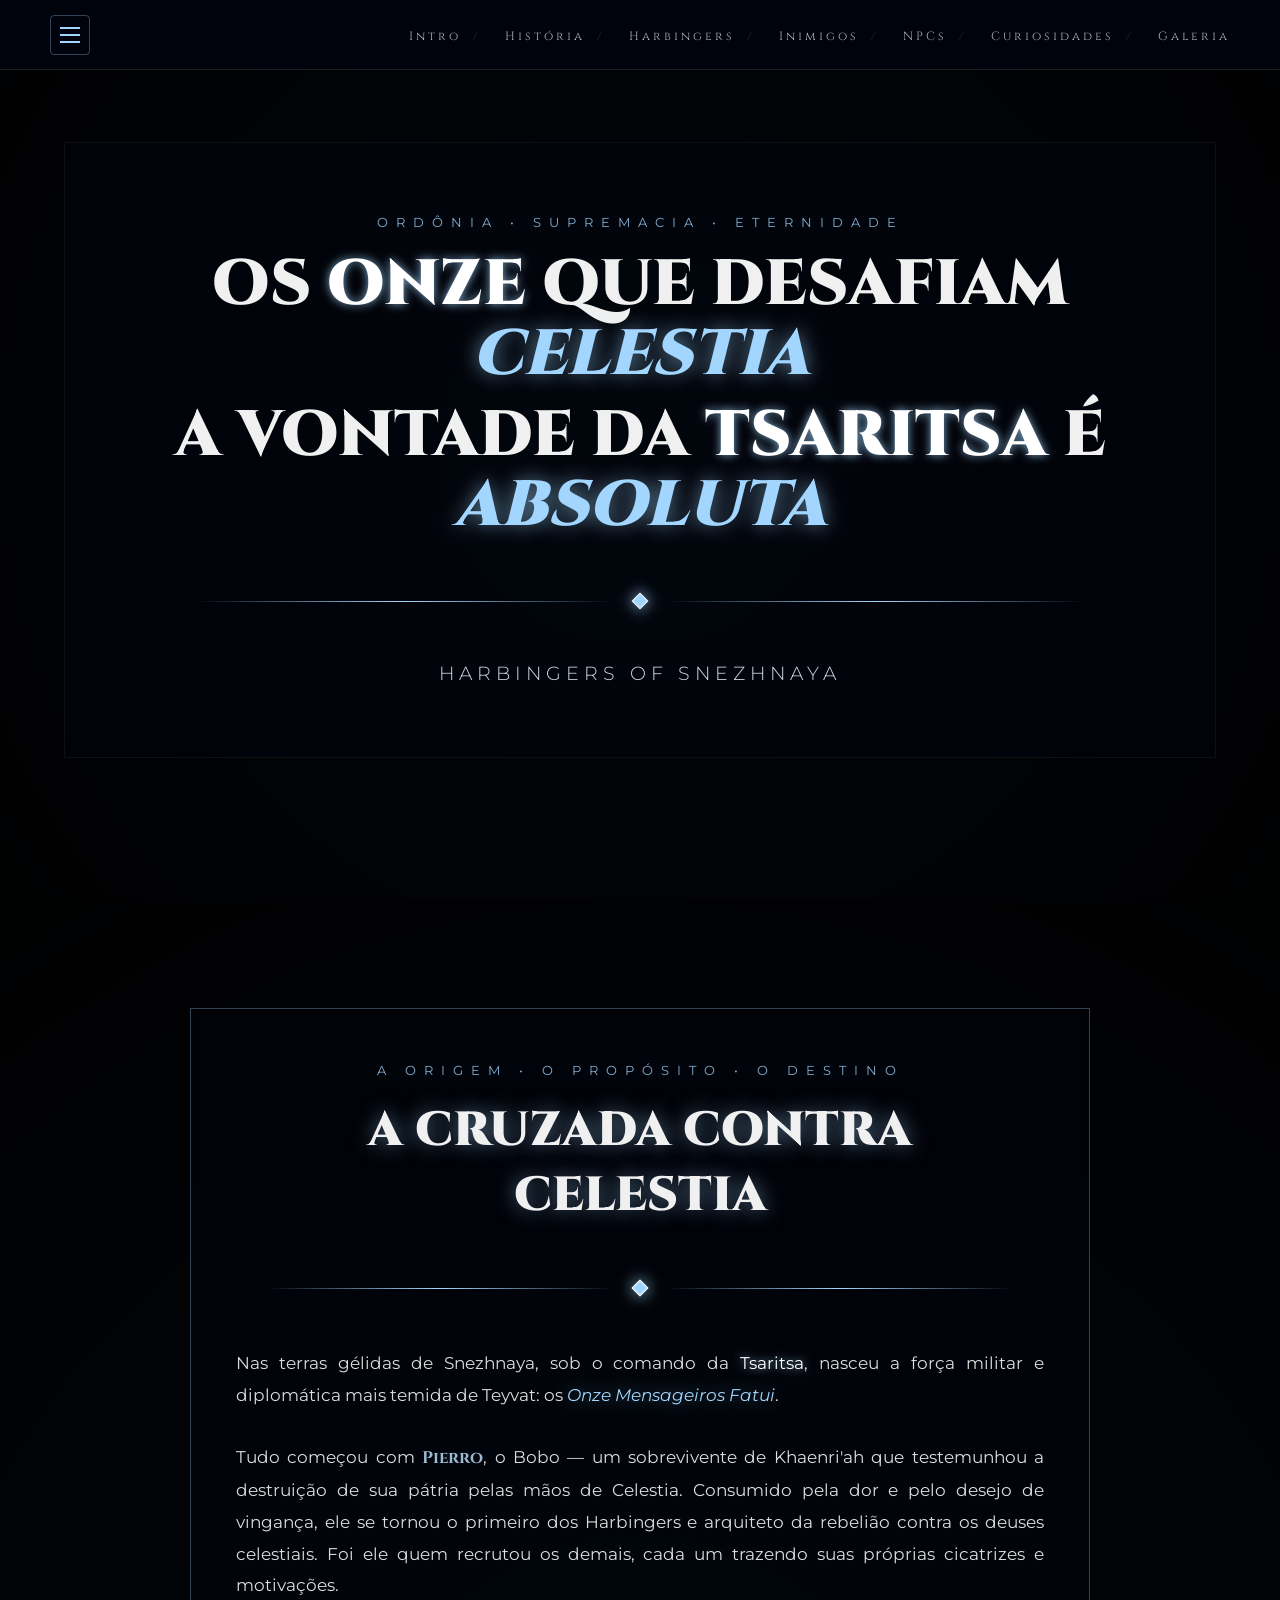
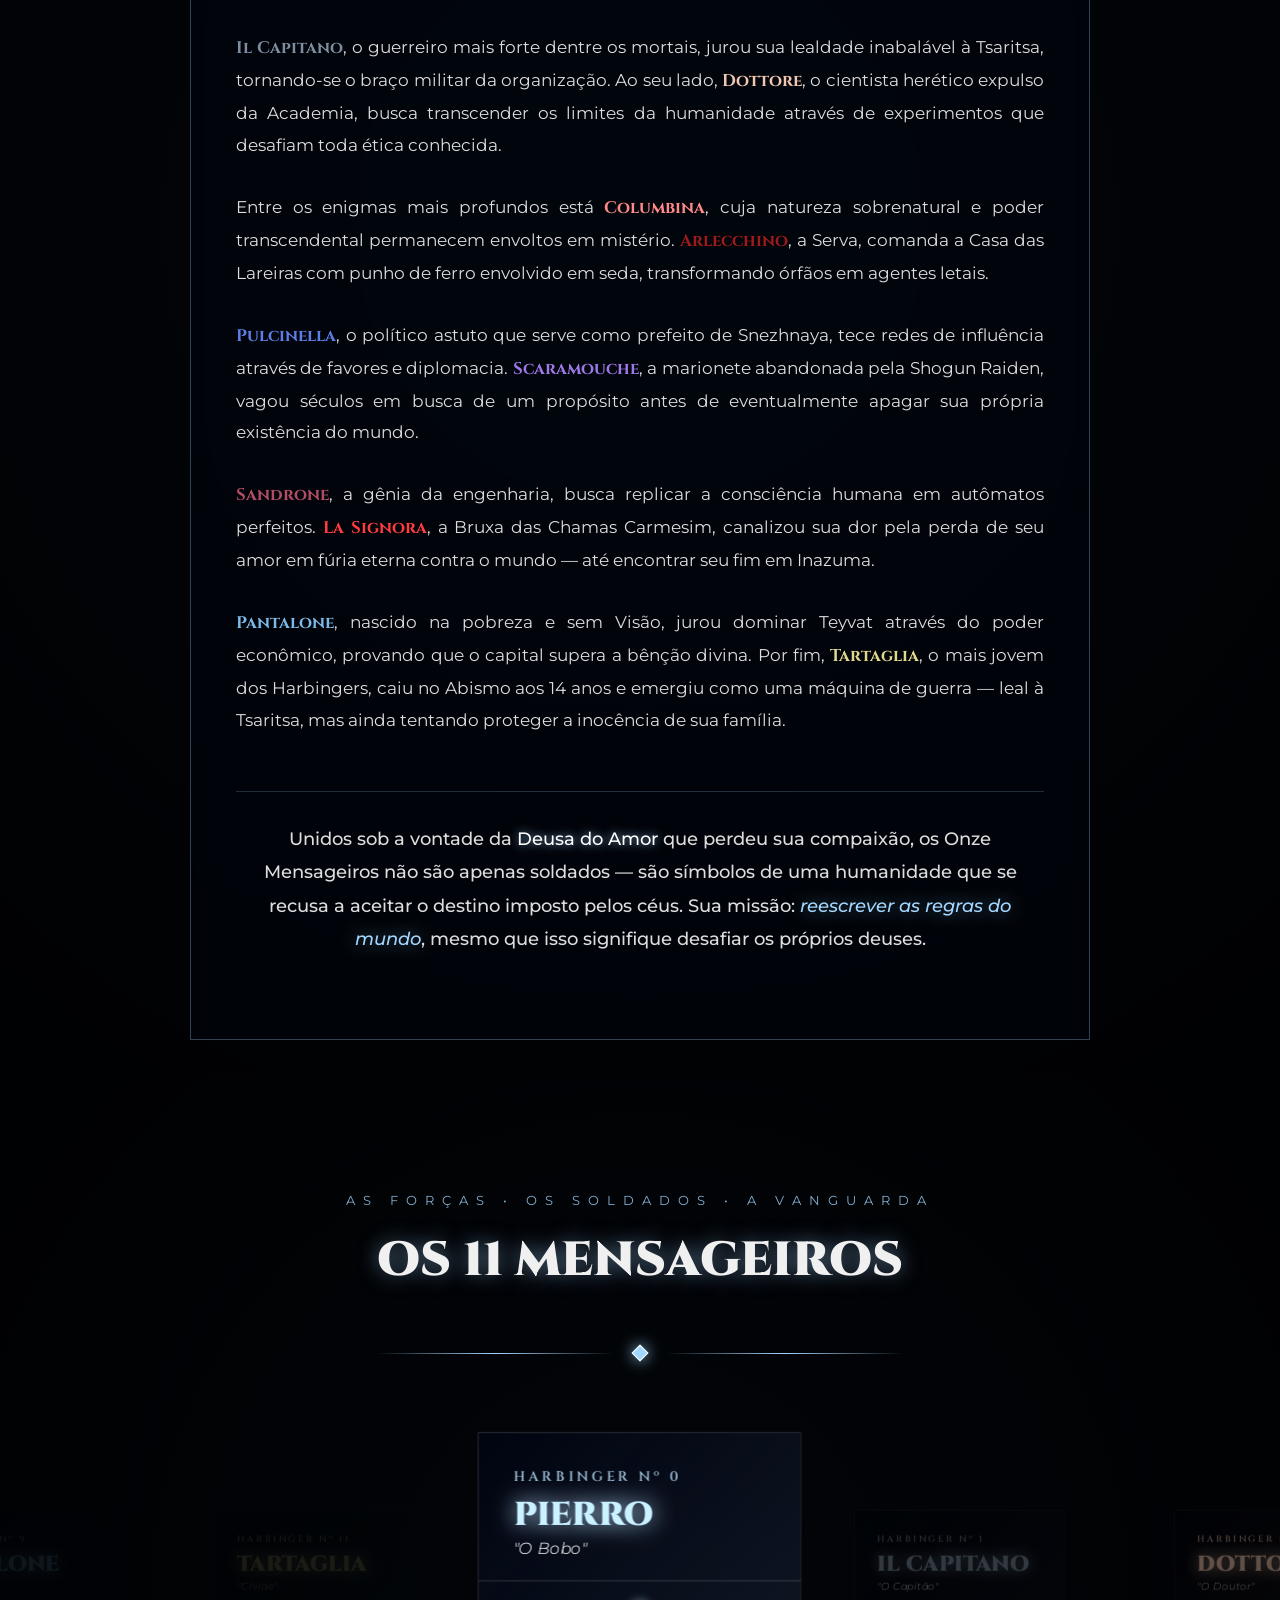
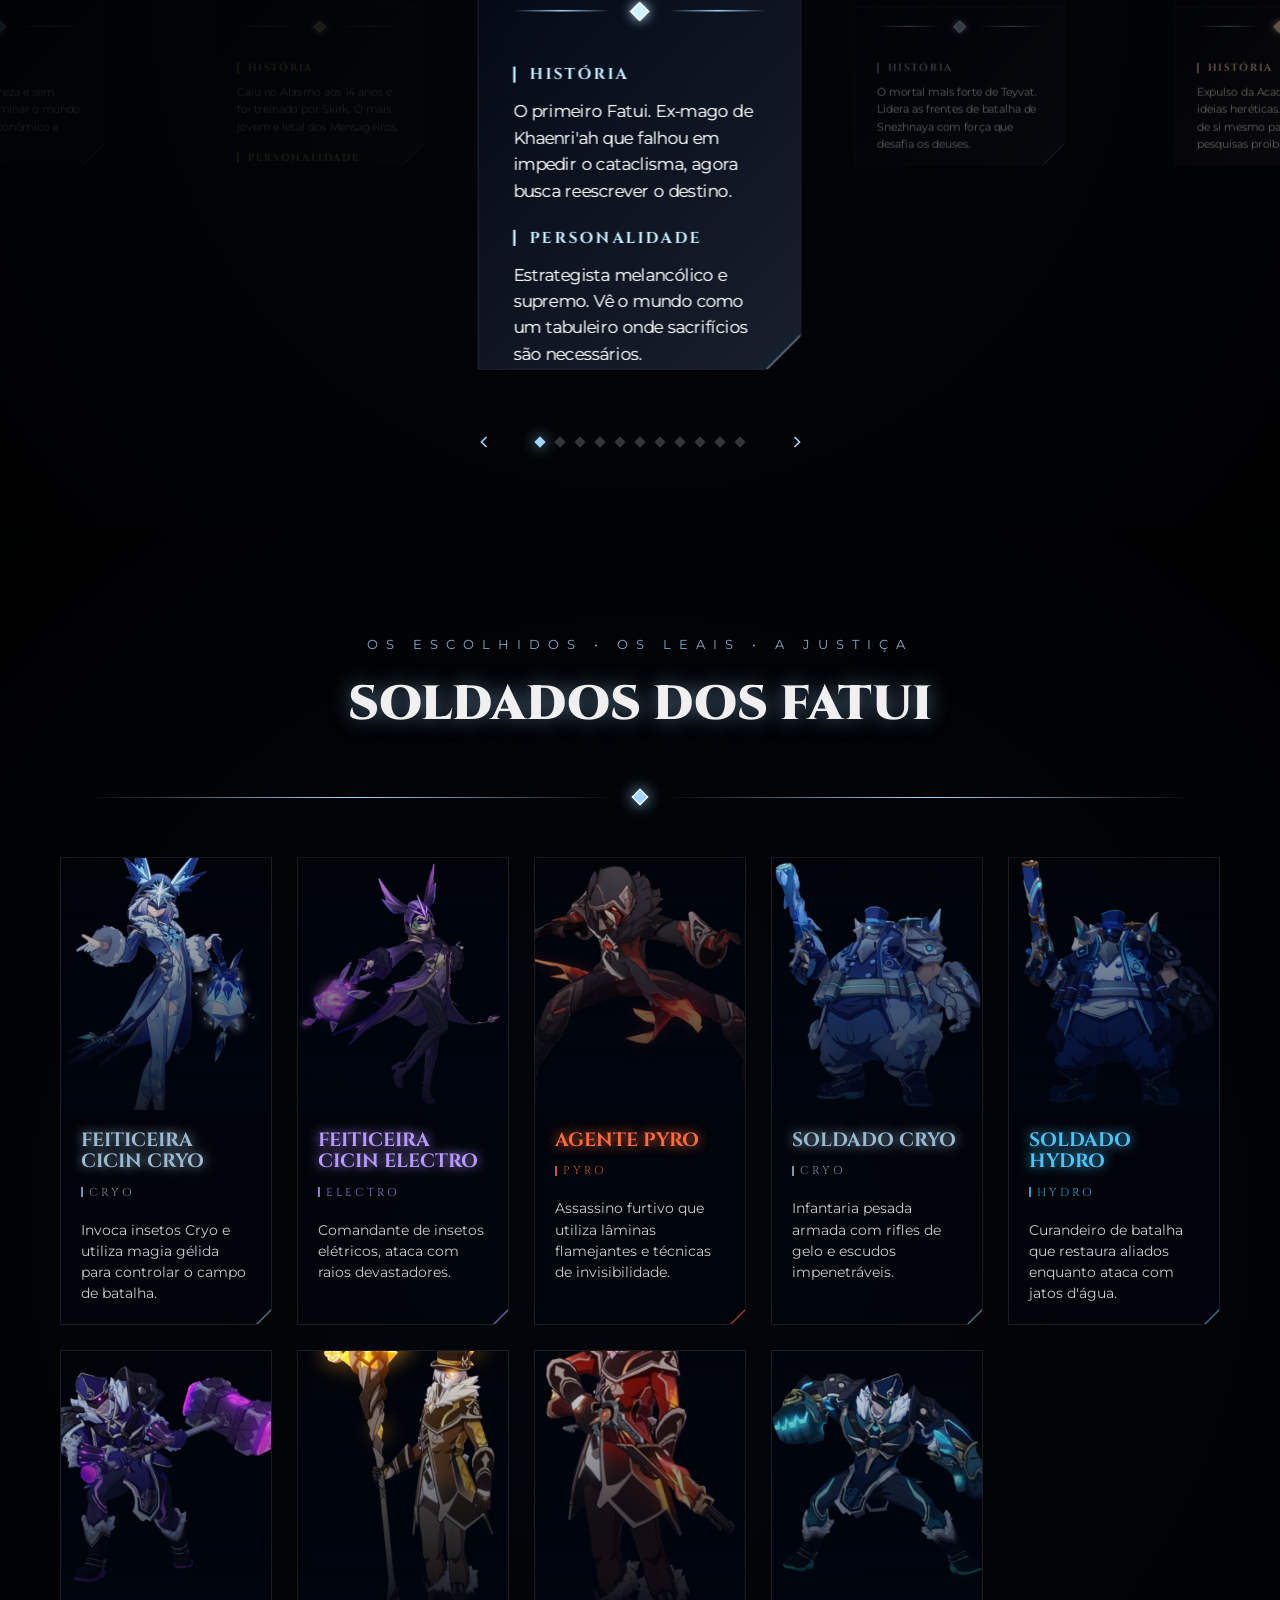
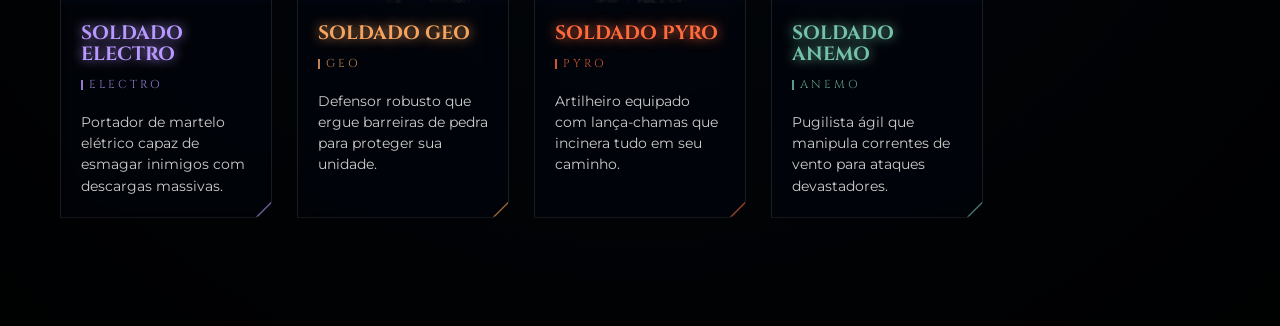
==== commit 1e87f4cd: "padrao" ====
--- a/index.html
+++ b/index.html
@@ -10,7 +10,7 @@
     <link
         href="https://fonts.googleapis.com/css2?family=Cinzel:wght@400;700;900&family=Montserrat:wght@200;300;400&display=swap"
         rel="stylesheet">
-    <link rel="stylesheet" href="style.css">
+    <link rel="stylesheet" href="/css/style.css">
 </head>
 
 <body>
@@ -936,7 +936,7 @@
         </div>
     </section>
 
-    <script src="script.js"></script>
+    <script src="/js/script.js"></script>
 </body>
 
 </html>
--- a/css/style.css
+++ b/css/style.css
@@ -0,0 +1,1156 @@
+:root {
+    /* Cores Harbingers */
+    --pierro: #9bbad1;
+    --capitano: #7c8ea0;
+    --dottore: #f2c7b1;
+    --columbina: #ff8a8a;
+    --arlecchino: #9e1b1b;
+    --pulcinella: #5c7ee6;
+    --scaramouche: #9d78e6;
+    --sandrone: #b34d65;
+    --signora: #ff3d40;
+    --pantalone: #7cb9e8;
+    --tartaglia: #e0d88d;
+
+    /* Cores Elementos */
+    --cryo: #9bbad1;
+    --electro: #b899ff;
+    --pyro: #ff6b3d;
+    --hydro: #4fc3f7;
+    --geo: #f4a460;
+    --anemo: #74c2a8;
+
+    /* Sistema */
+    --bg: #02050a;
+    --card: rgba(0, 5, 15, .4);
+    --glass: rgba(0, 5, 15, .75);
+    --border: rgba(255, 255, 255, .1);
+    --txt: #fff;
+    --txt-dim: #ddd;
+    --txt-muted: rgba(255, 255, 255, .6);
+    --accent: #a3d6ff;
+    --accent-dim: rgba(163, 214, 255, .3);
+
+    /* Espaçamento */
+    --s-xs: clamp(8px, 1.5vh, 12px);
+    --s-sm: clamp(15px, 2.5vh, 20px);
+    --s-md: clamp(20px, 3.5vh, 30px);
+    --s-lg: clamp(30px, 5vh, 50px);
+    --s-xl: clamp(40px, 6vh, 60px);
+    --s-2xl: clamp(60px, 10vh, 100px);
+    --s-3xl: clamp(80px, 12vh, 120px);
+
+    /* Tamanhos */
+    --header: 70px;
+    --sidebar: 350px;
+    --card-w: clamp(220px, 22vw, 320px);
+    --card-h: clamp(280px, 38vh, 420px);
+    --card-h-active: clamp(380px, 52vh, 600px);
+    --card-h-expand: min(700px, 85vh);
+
+    /* Design */
+    --r-sm: 4px;
+    --r-md: 8px;
+    --r-full: 50%;
+    --tr: .3s ease;
+    --tr-smooth: .4s cubic-bezier(.4, 0, .2, 1);
+    --tr-slow: .6s cubic-bezier(.4, 0, .2, 1);
+    --glow: 0 0 15px var(--accent);
+    --shadow: 0 10px 40px rgba(0, 0, 0, .5);
+}
+
+/* Mapeamento */
+[data-character="pierro"] {
+    --c: var(--pierro)
+}
+
+[data-character="capitano"] {
+    --c: var(--capitano)
+}
+
+[data-character="dottore"] {
+    --c: var(--dottore)
+}
+
+[data-character="columbina"] {
+    --c: var(--columbina)
+}
+
+[data-character="arlecchino"] {
+    --c: var(--arlecchino)
+}
+
+[data-character="pulcinella"] {
+    --c: var(--pulcinella)
+}
+
+[data-character="scaramouche"] {
+    --c: var(--scaramouche)
+}
+
+[data-character="sandrone"] {
+    --c: var(--sandrone)
+}
+
+[data-character="signora"] {
+    --c: var(--signora)
+}
+
+[data-character="pantalone"] {
+    --c: var(--pantalone)
+}
+
+[data-character="tartaglia"] {
+    --c: var(--tartaglia)
+}
+
+[data-element="cryo"] {
+    --e: var(--cryo)
+}
+
+[data-element="electro"] {
+    --e: var(--electro)
+}
+
+[data-element="pyro"] {
+    --e: var(--pyro)
+}
+
+[data-element="hydro"] {
+    --e: var(--hydro)
+}
+
+[data-element="geo"] {
+    --e: var(--geo)
+}
+
+[data-element="anemo"] {
+    --e: var(--anemo)
+}
+
+/* Reset */
+* {
+    margin: 0;
+    padding: 0;
+    box-sizing: border-box
+}
+
+body {
+    font-family: 'Montserrat', sans-serif;
+    background: var(--bg);
+    color: var(--txt);
+    overflow-x: hidden;
+    scroll-behavior: smooth;
+    scroll-padding-top: calc(var(--header) + 20px)
+}
+
+/* Animações */
+@keyframes fadeInUp {
+    from {
+        opacity: 0;
+        transform: translateY(40px)
+    }
+
+    to {
+        opacity: 1;
+        transform: translateY(0)
+    }
+}
+
+@keyframes scaleIn {
+    from {
+        opacity: 0;
+        transform: scale(.9)
+    }
+
+    to {
+        opacity: 1;
+        transform: scale(1)
+    }
+}
+
+.animate-on-scroll {
+    opacity: 0;
+    transition: opacity .6s, transform .6s
+}
+
+.animate-on-scroll.animated {
+    opacity: 1
+}
+
+/* Scrollbar */
+::-webkit-scrollbar {
+    width: 10px
+}
+
+::-webkit-scrollbar-track {
+    background: rgba(2, 5, 10, .8)
+}
+
+::-webkit-scrollbar-thumb {
+    background: linear-gradient(180deg, var(--accent-dim), rgba(163, 214, 255, .5));
+    border-radius: 5px
+}
+
+::-webkit-scrollbar-thumb:hover {
+    background: linear-gradient(180deg, rgba(163, 214, 255, .5), rgba(163, 214, 255, .7))
+}
+
+/* Layout Base */
+.main-header {
+    position: fixed;
+    top: 0;
+    width: 100%;
+    height: var(--header);
+    z-index: 999;
+    display: flex;
+    justify-content: space-between;
+    align-items: center;
+    padding: 0 clamp(20px, 5vw, 50px);
+    background: var(--glass);
+    backdrop-filter: blur(8px);
+    border-bottom: 1px solid var(--border)
+}
+
+.header-right a {
+    font-family: 'Cinzel', serif;
+    font-size: .75rem;
+    letter-spacing: 3px;
+    color: var(--txt-dim);
+    text-decoration: none;
+    opacity: .8;
+    padding-left: 20px;
+    transition: var(--tr);
+    position: relative
+}
+
+.header-right a:not(:last-child)::after {
+    content: "/";
+    margin-left: 12px;
+    color: var(--accent-dim)
+}
+
+.header-right a:hover {
+    opacity: 1;
+    color: var(--accent)
+}
+
+.hamburger-btn {
+    width: 40px;
+    height: 40px;
+    background: transparent;
+    border: 1px solid var(--accent-dim);
+    border-radius: var(--r-sm);
+    display: flex;
+    flex-direction: column;
+    align-items: center;
+    justify-content: center;
+    gap: 5px;
+    cursor: pointer;
+    transition: var(--tr)
+}
+
+.hamburger-btn:hover {
+    border-color: var(--accent);
+    background: rgba(163, 214, 255, .1)
+}
+
+.hamburger-line {
+    width: 20px;
+    height: 2px;
+    background: var(--accent)
+}
+
+/* Sidebar */
+.sidebar-menu {
+    position: fixed;
+    top: 0;
+    left: calc(var(--sidebar)*-1);
+    width: var(--sidebar);
+    height: 100vh;
+    background: rgba(2, 5, 10, .95);
+    backdrop-filter: blur(20px);
+    border-right: 1px solid rgba(163, 214, 255, .2);
+    z-index: 10000;
+    transition: left var(--tr-smooth);
+    overflow-y: auto
+}
+
+.sidebar-menu.active {
+    left: 0
+}
+
+.sidebar-header {
+    display: flex;
+    justify-content: space-between;
+    align-items: center;
+    padding: var(--s-md);
+    border-bottom: 1px solid rgba(163, 214, 255, .15)
+}
+
+.sidebar-title {
+    font-family: 'Cinzel', serif;
+    font-size: 1.5rem;
+    font-weight: 900;
+    letter-spacing: 5px;
+    color: var(--accent);
+    text-shadow: 0 0 15px rgba(163, 214, 255, .6)
+}
+
+.sidebar-close {
+    width: 35px;
+    height: 35px;
+    background: rgba(163, 214, 255, .1);
+    border: 1px solid var(--accent-dim);
+    border-radius: var(--r-full);
+    display: flex;
+    align-items: center;
+    justify-content: center;
+    cursor: pointer;
+    color: var(--accent);
+    transition: var(--tr)
+}
+
+.sidebar-close:hover {
+    background: rgba(255, 50, 50, .3);
+    border-color: #f32;
+    transform: rotate(90deg)
+}
+
+.sidebar-nav {
+    padding: var(--s-sm) 0
+}
+
+.sidebar-item {
+    display: grid;
+    grid-template-columns: 50px 60px 1fr;
+    grid-template-rows: auto auto;
+    gap: 5px 15px;
+    padding: var(--s-sm) var(--s-md);
+    border-bottom: 1px solid rgba(255, 255, 255, .05);
+    text-decoration: none;
+    position: relative;
+    transition: var(--tr)
+}
+
+.sidebar-item::before {
+    content: "";
+    position: absolute;
+    left: 0;
+    top: 0;
+    width: 3px;
+    height: 100%;
+    background: var(--accent);
+    transform: scaleY(0);
+    transition: var(--tr)
+}
+
+.sidebar-item:hover {
+    background: rgba(163, 214, 255, .08)
+}
+
+.sidebar-item:hover::before {
+    transform: scaleY(1)
+}
+
+.sidebar-icon {
+    grid-column: 1;
+    grid-row: 1/3;
+    width: 50px;
+    height: 50px;
+    border-radius: var(--r-md);
+    object-fit: cover;
+    transition: var(--tr)
+}
+
+.sidebar-item:hover .sidebar-icon {
+    transform: scale(1.05)
+}
+
+.sidebar-rank {
+    grid-column: 2;
+    grid-row: 1/3;
+    font-family: 'Cinzel', serif;
+    font-size: 1.2rem;
+    font-weight: 700;
+    color: var(--accent);
+    display: flex;
+    align-items: center;
+    justify-content: center
+}
+
+.sidebar-name {
+    grid-column: 3;
+    grid-row: 1;
+    font-family: 'Cinzel', serif;
+    font-size: 1.1rem;
+    font-weight: 700;
+    color: #fff
+}
+
+.sidebar-item .sidebar-title {
+    grid-column: 3;
+    grid-row: 2;
+    font-size: .85rem;
+    color: var(--txt-muted);
+    font-style: italic;
+    font-weight: 400;
+    text-shadow: none
+}
+
+.sidebar-overlay {
+    position: fixed;
+    inset: 0;
+    background: rgba(0, 0, 0, .7);
+    backdrop-filter: blur(4px);
+    z-index: 9999;
+    opacity: 0;
+    pointer-events: none;
+    transition: opacity var(--tr-smooth)
+}
+
+.sidebar-overlay.active {
+    opacity: 1;
+    pointer-events: all
+}
+
+/* Elementos Comuns */
+.video-fundo,
+.carousel-bg-video {
+    position: absolute;
+    width: 100%;
+    height: 100%;
+    object-fit: cover;
+    filter: brightness(.4) contrast(1.2)
+}
+
+.overlay-dark,
+.carousel-overlay {
+    position: absolute;
+    inset: 0;
+    background: radial-gradient(circle, transparent 20%, rgba(0, 0, 0, .9) 100%);
+    pointer-events: none
+}
+
+.carousel-overlay {
+    background: radial-gradient(circle, transparent 0%, rgba(0, 0, 0, .85) 100%)
+}
+
+.tagline,
+.historia-tagline {
+    font-family: 'Montserrat', sans-serif;
+    font-size: .8rem;
+    letter-spacing: 8px;
+    color: var(--accent);
+    margin-bottom: var(--s-sm);
+    opacity: .8;
+    text-transform: uppercase
+}
+
+.divisor-gótico,
+.gothic-divider {
+    display: flex;
+    align-items: center;
+    justify-content: center;
+    margin: var(--s-xl) 0;
+    padding: 0 var(--s-md)
+}
+
+.divisor-gótico::before,
+.divisor-gótico::after,
+.gothic-divider::before,
+.gothic-divider::after {
+    content: "";
+    flex: 1;
+    height: 1px;
+    background: linear-gradient(90deg, transparent, var(--accent), transparent)
+}
+
+.diamante,
+.gothic-ornament {
+    width: clamp(6px, 1vw, 12px);
+    height: clamp(6px, 1vw, 12px);
+    background: var(--accent);
+    transform: rotate(45deg);
+    margin: 0 var(--s-sm);
+    box-shadow: var(--glow);
+    border: 1px solid #fff
+}
+
+.gothic-ornament {
+    background: var(--c);
+    box-shadow: 0 0 10px var(--c)
+}
+
+/* Sections */
+#intro {
+    position: relative;
+    height: 100vh;
+    display: flex;
+    align-items: center;
+    justify-content: center;
+    overflow: hidden
+}
+
+.intro-content {
+    position: relative;
+    z-index: 10;
+    padding: clamp(40px, 8vh, 100px) clamp(30px, 10vw, 100px);
+    backdrop-filter: blur(4px);
+    border: 1px solid rgba(255, 255, 255, .05);
+    background: var(--card);
+    text-align: center;
+    max-width: 90vw;
+    animation: scaleIn .8s ease-out
+}
+
+.citacao {
+    font-family: 'Cinzel', serif;
+    font-size: clamp(2rem, 5vw, 4.5rem);
+    font-weight: 900;
+    line-height: 1.1;
+    color: #f0f0f0;
+    text-transform: uppercase;
+    animation: fadeInUp 1s ease-out .2s both
+}
+
+.destaque-cryo {
+    color: #fff;
+    text-shadow: 0 0 10px rgba(163, 214, 255, .8)
+}
+
+.destaque-cryo-glow {
+    color: var(--accent);
+    font-style: italic;
+    text-shadow: 0 0 20px rgba(163, 214, 255, .6)
+}
+
+.subtexto-intro {
+    font-size: 1.2rem;
+    font-weight: 300;
+    color: #cbd5e0;
+    letter-spacing: 5px
+}
+
+.vontade {
+    display: block;
+    margin-top: 10px
+}
+
+#historia-section {
+    position: relative;
+    min-height: 100vh;
+    display: flex;
+    align-items: center;
+    justify-content: center;
+    padding: var(--s-3xl) clamp(20px, 5vw, 60px)
+}
+
+.historia-content {
+    position: relative;
+    z-index: 10;
+    max-width: 900px;
+    background: var(--card);
+    backdrop-filter: blur(12px);
+    border: 1px solid var(--accent-dim);
+    padding: var(--s-xl) var(--s-lg)
+}
+
+.historia-header {
+    text-align: center;
+    margin-bottom: var(--s-xl)
+}
+
+.historia-titulo {
+    font-family: 'Cinzel', serif;
+    font-size: clamp(2rem, 5vw, 3rem);
+    font-weight: 900;
+    color: #f0f0f0;
+    text-transform: uppercase;
+    text-shadow: 0 0 20px rgba(163, 214, 255, .5)
+}
+
+.historia-texto {
+    font-size: 1.05rem;
+    line-height: 1.9;
+    color: var(--txt-dim);
+    text-align: justify
+}
+
+.historia-texto p {
+    margin-bottom: var(--s-md)
+}
+
+.historia-final {
+    margin-top: var(--s-xl);
+    padding-top: var(--s-md);
+    border-top: 1px solid rgba(163, 214, 255, .2);
+    font-size: 1.1rem;
+    font-weight: 500;
+    text-align: center
+}
+
+.harbinger-link {
+    font-family: 'Cinzel', serif;
+    font-weight: 700;
+    text-decoration: none;
+    position: relative;
+    transition: var(--tr)
+}
+
+.harbinger-link:hover {
+    text-shadow: 0 0 15px currentColor;
+    filter: brightness(1.3)
+}
+
+/* Carousel */
+.carousel-section {
+    position: relative;
+    min-height: 100vh;
+    display: flex;
+    flex-direction: column;
+    align-items: center;
+    justify-content: center;
+    padding: calc(var(--s-lg) + var(--header)) clamp(20px, 5vw, 60px) var(--s-lg);
+    gap: var(--s-xl);
+    background: var(--bg);
+    margin-top: calc(var(--header)*-1)
+}
+
+.inimigos-header {
+    position: relative;
+    z-index: 10;
+    text-align: center
+}
+
+.carousel-wrapper {
+    position: relative;
+    width: 100%;
+    max-width: 1400px;
+    min-height: clamp(350px, 50vh, 600px);
+    z-index: 10;
+    display: flex;
+    align-items: center;
+    justify-content: center
+}
+
+.carousel-container {
+    width: 100%;
+    height: 100%;
+    display: flex;
+    align-items: center;
+    justify-content: center
+}
+
+.carousel-track {
+    display: flex;
+    gap: clamp(20px, 3vw, 40px);
+    will-change: transform;
+    transition: transform var(--tr-slow)
+}
+
+.harbinger-card {
+    flex-shrink: 0;
+    width: var(--card-w);
+    height: var(--card-h);
+    opacity: .3;
+    transform: scale(.75);
+    filter: brightness(.4);
+    cursor: pointer;
+    transition: all var(--tr-slow)
+}
+
+.harbinger-card.active {
+    opacity: 1;
+    height: var(--card-h-active);
+    transform: scale(1.15);
+    filter: brightness(1.3);
+    z-index: 10
+}
+
+.harbinger-card.expanded {
+    width: min(1200px, 90vw);
+    height: var(--card-h-expand);
+    position: fixed;
+    top: 50%;
+    left: 50%;
+    transform: translate(-50%, -50%) scale(1) !important;
+    z-index: 1000;
+    opacity: 1 !important;
+    filter: brightness(1.2) !important
+}
+
+.carousel-section.card-expanded::before {
+    content: "";
+    position: fixed;
+    inset: 0;
+    background: rgba(0, 0, 0, .85);
+    backdrop-filter: blur(10px);
+    z-index: 999
+}
+
+.card-inner-gothic {
+    width: 100%;
+    height: 100%;
+    background: var(--glass);
+    backdrop-filter: blur(12px);
+    border: 1px solid rgba(255, 255, 255, .15);
+    position: relative;
+    display: flex;
+    flex-direction: column;
+    clip-path: polygon(0 0, 100% 0, 100% calc(100% - 30px), calc(100% - 30px) 100%, 0 100%)
+}
+
+.card-inner-gothic::before {
+    content: "";
+    position: absolute;
+    inset: 0;
+    background: linear-gradient(135deg, transparent 0%, var(--c) 100%);
+    opacity: .12;
+    pointer-events: none
+}
+
+.card-inner-gothic::after {
+    content: "";
+    position: absolute;
+    bottom: 0;
+    right: 0;
+    width: 30px;
+    height: 30px;
+    background: var(--c);
+    opacity: .5;
+    clip-path: polygon(100% 0, 100% 100%, 0 100%)
+}
+
+.card-header-gothic {
+    padding: var(--s-md) var(--s-md) var(--s-sm);
+    border-bottom: 1px solid var(--border)
+}
+
+.card-rank {
+    font-family: 'Cinzel', serif;
+    font-size: clamp(.65rem, 1vw, .75rem);
+    letter-spacing: 3px;
+    color: var(--c);
+    text-transform: uppercase;
+    opacity: .8;
+    margin-bottom: var(--s-xs);
+    font-weight: 600
+}
+
+.card-title-gothic {
+    font-family: 'Cinzel', serif;
+    font-size: clamp(1.4rem, 2.5vw, 1.8rem);
+    font-weight: 900;
+    color: var(--c);
+    text-transform: uppercase;
+    text-shadow: 0 0 20px var(--c);
+    line-height: 1
+}
+
+.card-subtitle-gothic {
+    font-size: clamp(.75rem, 1.1vw, .85rem);
+    color: rgba(255, 255, 255, .85);
+    font-style: italic;
+    margin-top: 5px;
+    font-weight: 300
+}
+
+.gothic-divider {
+    margin: var(--s-sm) 0
+}
+
+.card-content-gothic {
+    flex: 1;
+    padding: var(--s-sm) var(--s-md);
+    overflow-y: auto
+}
+
+.card-content-gothic::-webkit-scrollbar {
+    width: 5px
+}
+
+.card-content-gothic::-webkit-scrollbar-track {
+    background: rgba(0, 0, 0, .3);
+    border-radius: 3px
+}
+
+.card-content-gothic::-webkit-scrollbar-thumb {
+    background: var(--c);
+    border-radius: 3px;
+    opacity: .8
+}
+
+.card-content-gothic::-webkit-scrollbar-thumb:hover {
+    background: var(--c);
+    opacity: 1
+}
+
+.harbinger-card.expanded .card-content-gothic {
+    display: grid;
+    grid-template-columns: 1fr 1fr;
+    gap: var(--s-md);
+    padding: var(--s-md) var(--s-lg)
+}
+
+.card-section {
+    margin-bottom: var(--s-sm)
+}
+
+.section-title-gothic {
+    font-family: 'Cinzel', serif;
+    font-size: clamp(.75rem, 1.1vw, .85rem);
+    color: var(--c);
+    text-transform: uppercase;
+    letter-spacing: 2px;
+    margin-bottom: var(--s-xs);
+    display: flex;
+    align-items: center;
+    gap: var(--s-xs);
+    font-weight: 700
+}
+
+.section-title-gothic::before {
+    content: "";
+    width: 2px;
+    height: clamp(12px, 1.8vh, 14px);
+    background: var(--c)
+}
+
+.card-text-gothic {
+    font-size: clamp(.8rem, 1.2vw, .9rem);
+    line-height: 1.6;
+    color: #efefef;
+    font-weight: 400
+}
+
+.card-extra-info {
+    display: none
+}
+
+.harbinger-card.expanded .card-extra-info {
+    display: block
+}
+
+.card-close-btn {
+    position: absolute;
+    top: 20px;
+    right: 20px;
+    width: 40px;
+    height: 40px;
+    background: var(--glass);
+    border: 1px solid rgba(255, 255, 255, .2);
+    border-radius: var(--r-full);
+    display: none;
+    align-items: center;
+    justify-content: center;
+    cursor: pointer;
+    color: #fff;
+    transition: var(--tr);
+    z-index: 10
+}
+
+.harbinger-card.expanded .card-close-btn {
+    display: flex
+}
+
+.card-close-btn:hover {
+    background: rgba(255, 50, 50, .8);
+    border-color: #f32;
+    transform: rotate(90deg)
+}
+
+.carousel-controls {
+    position: relative;
+    z-index: 20;
+    display: flex;
+    align-items: center;
+    gap: 30px;
+    padding: var(--s-md) 0 var(--s-sm)
+}
+
+.carousel-section.card-expanded .carousel-controls {
+    opacity: 0;
+    pointer-events: none
+}
+
+.carousel-btn {
+    width: 45px;
+    height: 45px;
+    background: transparent;
+    border: none;
+    display: flex;
+    align-items: center;
+    justify-content: center;
+    cursor: pointer;
+    color: var(--accent);
+    transition: var(--tr)
+}
+
+.carousel-btn:hover {
+    transform: scale(1.3)
+}
+
+.carousel-btn svg {
+    width: 20px;
+    height: 20px
+}
+
+.carousel-indicators {
+    display: flex;
+    gap: 12px
+}
+
+.indicator-dot {
+    width: 8px;
+    height: 8px;
+    background: rgba(255, 255, 255, .2);
+    transform: rotate(45deg);
+    cursor: pointer;
+    transition: var(--tr)
+}
+
+.indicator-dot:hover {
+    background: var(--accent-dim)
+}
+
+.indicator-dot.active {
+    background: var(--accent);
+    box-shadow: var(--glow)
+}
+
+/* Inimigos */
+#inimigos-section {
+    position: relative;
+    min-height: 100vh;
+    display: flex;
+    align-items: center;
+    justify-content: center;
+    padding: var(--s-3xl) clamp(20px, 5vw, 60px)
+}
+
+.inimigos-content {
+    position: relative;
+    z-index: 10;
+    max-width: 1600px;
+    width: 100%
+}
+
+.inimigos-grid {
+    display: grid;
+    grid-template-columns: repeat(5, 1fr);
+    gap: clamp(15px, 2vw, 25px)
+}
+
+.inimigo-card {
+    position: relative;
+    background: var(--card);
+    backdrop-filter: blur(10px);
+    border: 1px solid var(--border);
+    overflow: hidden;
+    cursor: pointer;
+    transition: all var(--tr-smooth);
+    clip-path: polygon(0 0, 100% 0, 100% calc(100% - 15px), calc(100% - 15px) 100%, 0 100%)
+}
+
+.inimigo-card.animate-on-scroll {
+    transform: translateY(30px)
+}
+
+.inimigo-card.animate-on-scroll.animated {
+    transform: translateY(0)
+}
+
+.inimigo-card::before {
+    content: "";
+    position: absolute;
+    inset: 0;
+    background: linear-gradient(135deg, transparent 0%, var(--e) 100%);
+    opacity: 0;
+    transition: opacity var(--tr-smooth)
+}
+
+.inimigo-card::after {
+    content: "";
+    position: absolute;
+    bottom: 0;
+    right: 0;
+    width: 15px;
+    height: 15px;
+    background: var(--e);
+    opacity: .6;
+    clip-path: polygon(100% 0, 100% 100%, 0 100%)
+}
+
+.inimigo-card:hover {
+    transform: translateY(-5px);
+    border-color: var(--e);
+    box-shadow: var(--shadow), 0 0 25px var(--e)
+}
+
+.inimigo-card:hover::before {
+    opacity: .15
+}
+
+.inimigo-card:hover::after {
+    opacity: 1
+}
+
+.inimigo-image-wrapper {
+    position: relative;
+    width: 100%;
+    height: clamp(220px, 28vh, 320px);
+    overflow: hidden
+}
+
+.inimigo-image {
+    width: 100%;
+    height: 100%;
+    object-fit: cover;
+    transition: transform .5s
+}
+
+.inimigo-card:hover .inimigo-image {
+    transform: scale(1.08)
+}
+
+.inimigo-overlay {
+    position: absolute;
+    inset: 0;
+    background: linear-gradient(180deg, transparent 0%, rgba(0, 5, 15, .9) 100%)
+}
+
+.inimigo-info {
+    padding: var(--s-sm)
+}
+
+.inimigo-nome {
+    font-family: 'Cinzel', serif;
+    font-size: clamp(1rem, 1.5vw, 1.2rem);
+    font-weight: 700;
+    color: var(--e);
+    text-transform: uppercase;
+    margin-bottom: var(--s-xs);
+    text-shadow: 0 0 12px var(--e);
+    line-height: 1.1
+}
+
+.inimigo-elemento {
+    font-family: 'Cinzel', serif;
+    font-size: clamp(.65rem, .9vw, .75rem);
+    color: var(--e);
+    text-transform: uppercase;
+    letter-spacing: 3px;
+    opacity: .8;
+    margin-bottom: var(--s-sm);
+    display: flex;
+    align-items: center;
+    gap: 6px
+}
+
+.inimigo-elemento::before {
+    content: "";
+    width: 2px;
+    height: 10px;
+    background: var(--e)
+}
+
+.inimigo-descricao {
+    font-size: clamp(.8rem, 1.1vw, .9rem);
+    line-height: 1.5;
+    color: #ccc
+}
+
+/* Responsive */
+@media(max-height:800px) {
+    :root {
+        --card-h-active: clamp(330px, 50vh, 380px)
+    }
+
+    .carousel-wrapper {
+        min-height: 350px
+    }
+
+    .harbinger-card {
+        height: 250px;
+        width: clamp(200px, 20vw, 280px)
+    }
+
+    .carousel-btn {
+        width: 35px;
+        height: 35px
+    }
+
+    .carousel-btn svg {
+        width: 16px;
+        height: 16px
+    }
+
+    .indicator-dot {
+        width: 6px;
+        height: 6px
+    }
+}
+
+@media(max-width:1200px) {
+    .inimigos-grid {
+        grid-template-columns: repeat(4, 1fr)
+    }
+}
+
+@media(max-width:900px) {
+    .header-right a {
+        font-size: .7rem;
+        padding-left: 15px
+    }
+
+    .carousel-track {
+        gap: 20px
+    }
+
+    .inimigos-grid {
+        grid-template-columns: repeat(3, 1fr)
+    }
+
+    :root {
+        --scale-up: 1.12
+    }
+}
+
+@media(max-width:768px) {
+    :root {
+        --header: 60px
+    }
+
+    .harbinger-card.expanded .card-content-gothic {
+        grid-template-columns: 1fr;
+        gap: var(--s-sm)
+    }
+
+    .inimigos-grid {
+        grid-template-columns: repeat(2, 1fr)
+    }
+}
+
+@media(max-width:600px) {
+    .header-right {
+        display: none
+    }
+
+    .sidebar-menu {
+        width: 85vw;
+        left: -85vw
+    }
+
+    .inimigos-grid {
+        grid-template-columns: 1fr
+    }
+
+    :root {
+        --scale-up: 1.1
+    }
+
+    .harbinger-card {
+        width: clamp(180px, 70vw, 240px)
+    }
+}
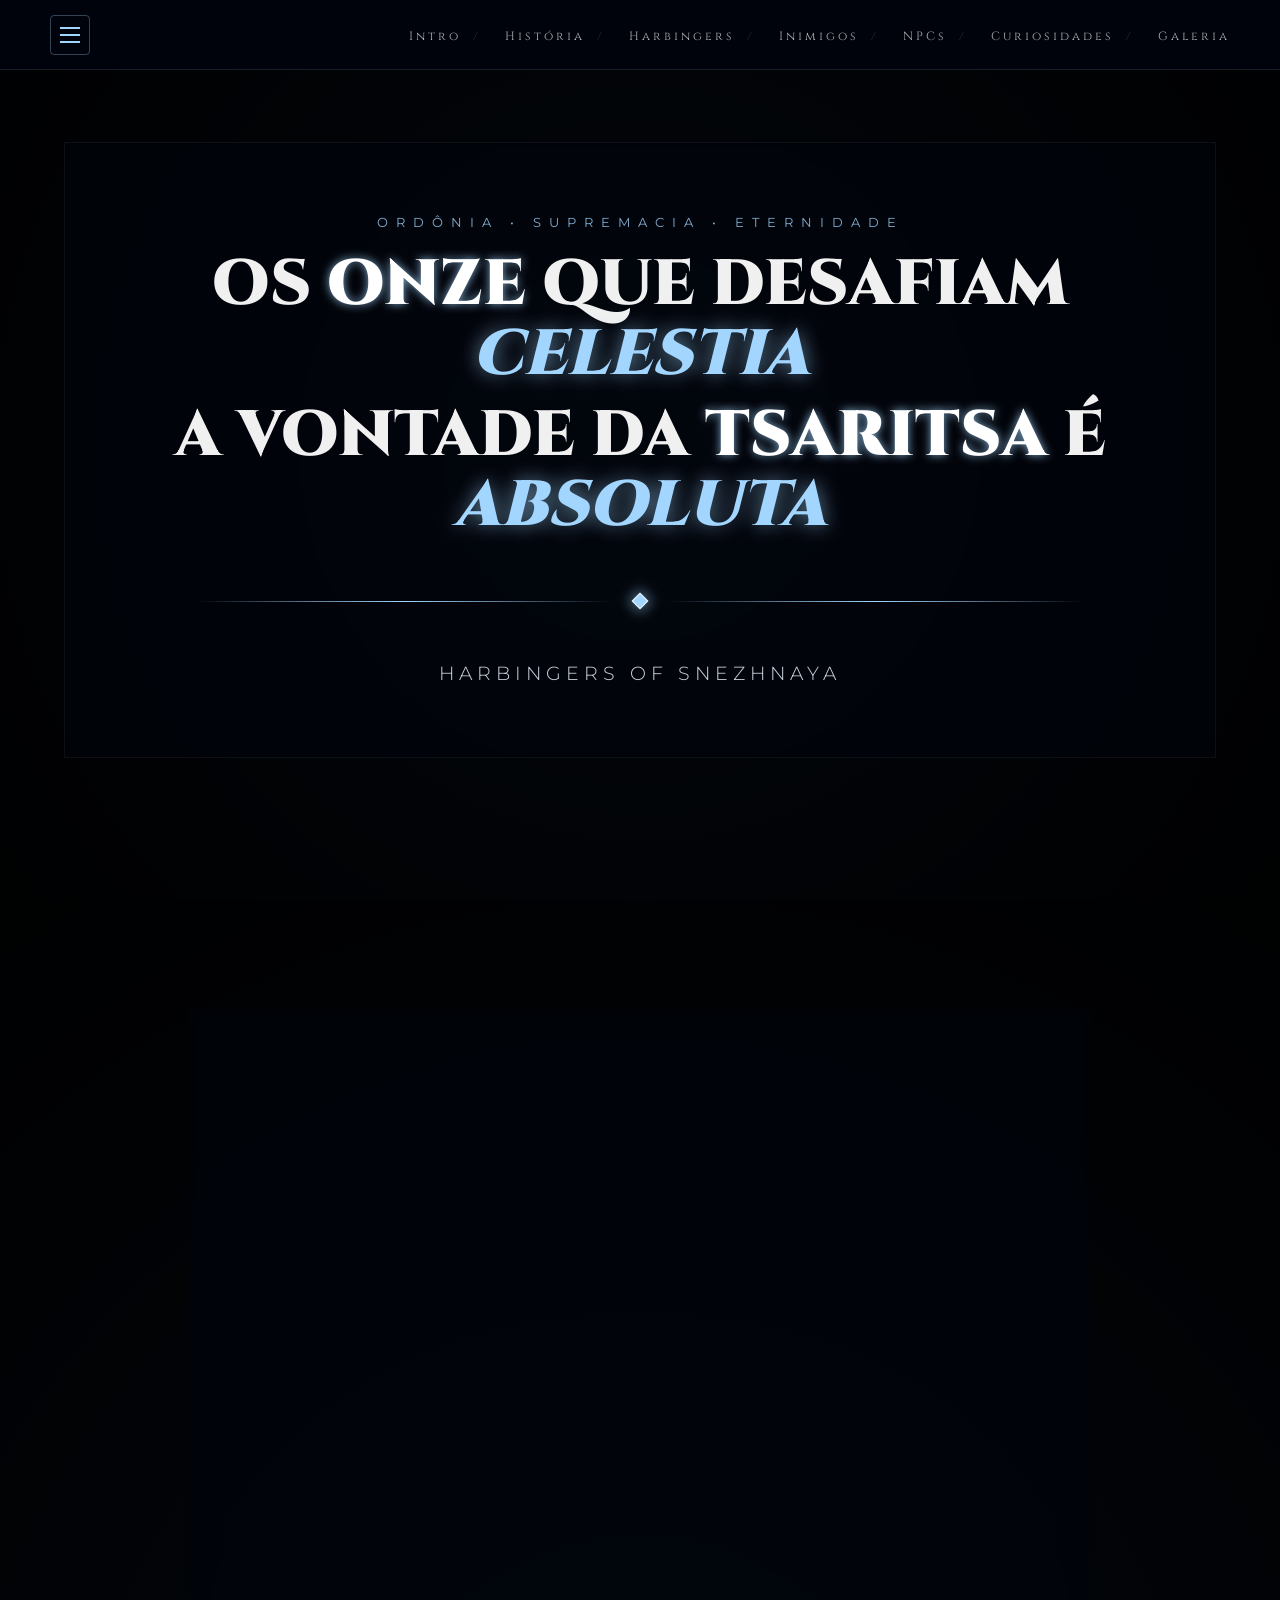
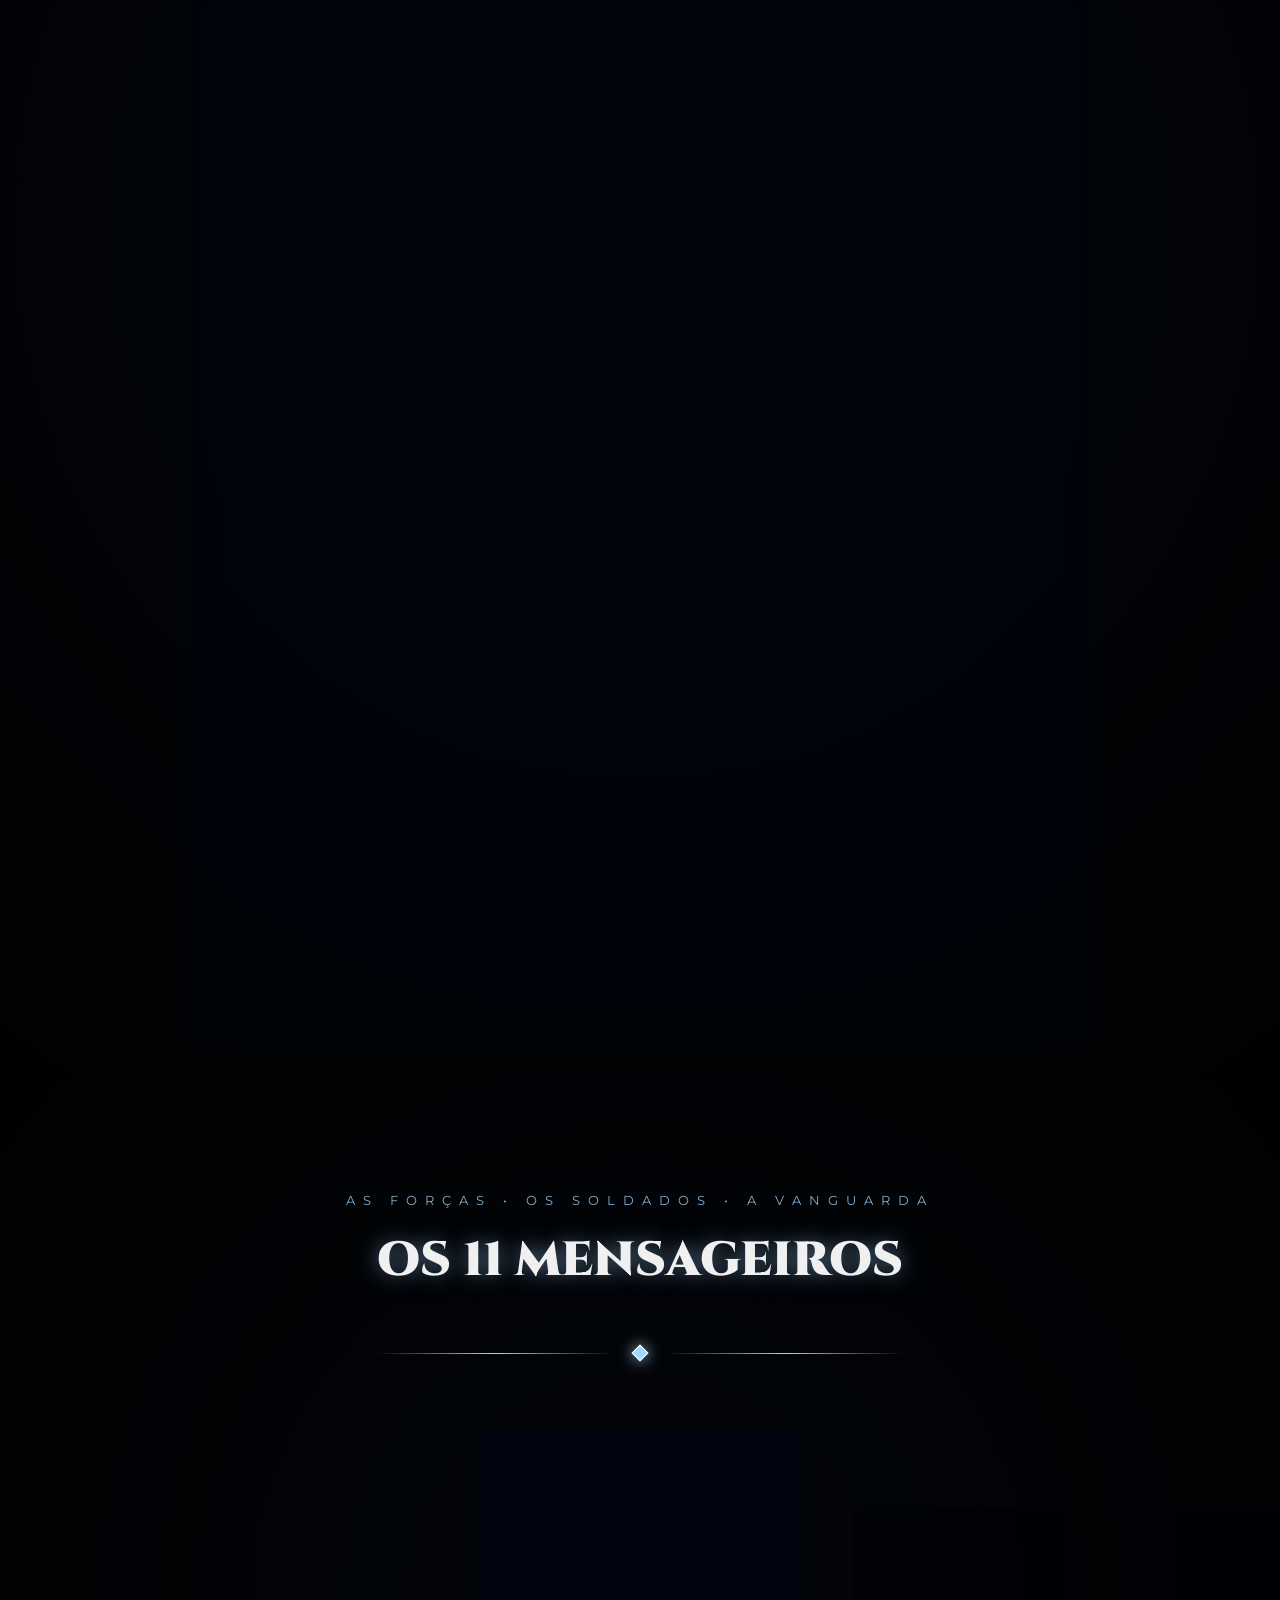
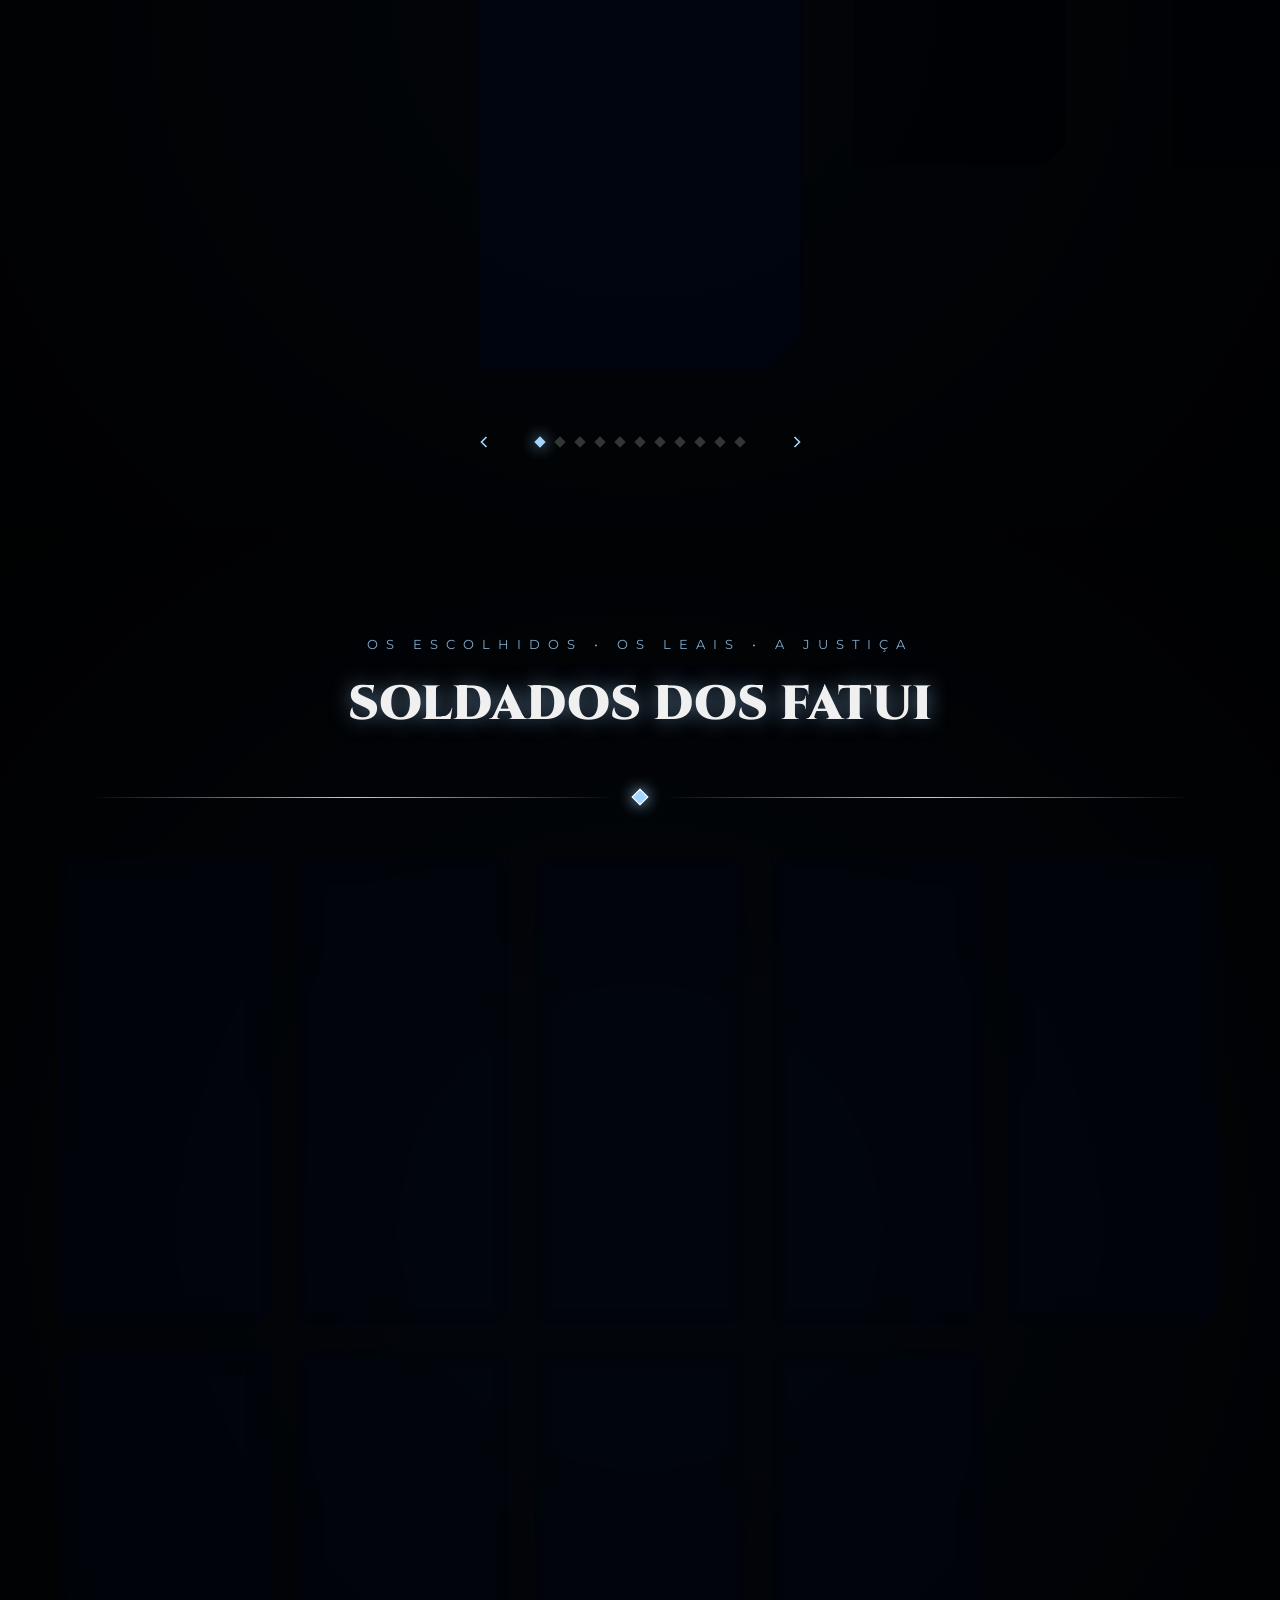
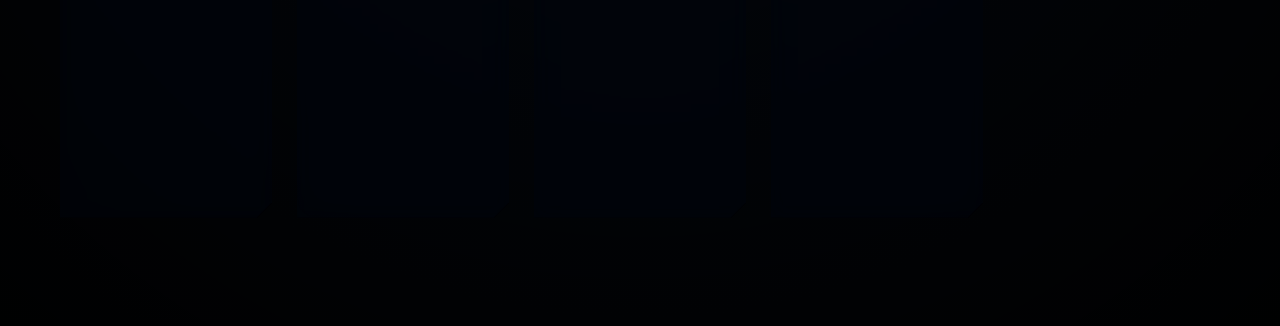
==== commit 597860f5: "modulado" ====
--- a/index.html
+++ b/index.html
@@ -1,5 +1,42 @@
 <!DOCTYPE html>
 <html lang="pt-BR">
+
+<!--
+    index.html
+    ══════════════════════════════════════════════
+    Arquivo principal da página.
+    Todo o conteúdo está aqui — não há includes externos.
+
+    ESTRUTURA DO PROJETO
+    ─────────────────────
+    index.html          ← você está aqui
+    css/
+      style.css         ← importa os módulos abaixo
+      _variables.css    cores, espaçamentos, tokens
+      _utilities.css    animações, scrollbar, globais
+      _header.css       header fixo + sidebar
+      _sections.css     intro + história
+      _carousel.css     carrossel dos harbingers
+      _inimigos.css     grid de soldados
+      _responsive.css   media queries (sempre o último)
+    js/
+      config.js         configurações globais (CONFIG)
+      sidebar.js        classe Sidebar
+      parallax.js       classe ParallaxManager
+      carousel.js       classe Carousel
+      main.js           inicializa tudo
+    html/
+      header.html           apenas para referência/edição
+      section-intro.html    apenas para referência/edição
+      section-historia.html apenas para referência/edição
+      section-carousel.html apenas para referência/edição
+      section-inimigos.html apenas para referência/edição
+
+    ORDEM DOS SCRIPTS — NÃO ALTERE
+    ────────────────────────────────
+    config.js primeiro — os outros dependem de CONFIG.
+    main.js por último — precisa que as classes já existam.
+══════════════════════════════════════════════ -->
 
 <head>
     <meta charset="UTF-8">
@@ -10,11 +47,37 @@
     <link
         href="https://fonts.googleapis.com/css2?family=Cinzel:wght@400;700;900&family=Montserrat:wght@200;300;400&display=swap"
         rel="stylesheet">
-    <link rel="stylesheet" href="/css/style.css">
+
+    <!--
+        CSS — carregado por um único link.
+        O style.css usa @import para puxar os módulos.
+        Se @import não funcionar no seu servidor,
+        substitua por um <link> para cada arquivo:
+
+        <link rel="stylesheet" href="css/_variables.css">
+        <link rel="stylesheet" href="css/_utilities.css">
+        <link rel="stylesheet" href="css/_header.css">
+        <link rel="stylesheet" href="css/_sections.css">
+        <link rel="stylesheet" href="css/_carousel.css">
+        <link rel="stylesheet" href="css/_inimigos.css">
+        <link rel="stylesheet" href="css/_responsive.css">
+    -->
+    <link rel="stylesheet" href="css/style.css">
 </head>
 
 <body>
+
+    <!-- ══ 1. HEADER + SIDEBAR ══════════════════
+         Fonte: html/header.html
+         CSS:   css/_header.css
+         JS:    js/sidebar.js
+    ════════════════════════════════════════════ -->
+    <!-- ══════════════════════════════════════════
+     BARRA SUPERIOR
+     ══════════════════════════════════════════ -->
     <header class="main-header">
+
+        <!-- Lado esquerdo: botão que abre o menu lateral -->
         <div class="header-left">
             <button class="hamburger-btn" id="hamburgerBtn" aria-label="Menu">
                 <span class="hamburger-line"></span>
@@ -23,6 +86,7 @@
             </button>
         </div>
 
+        <!-- Lado direito: links de navegação por âncora (#id da seção) -->
         <nav class="header-right">
             <a href="#intro">Intro</a>
             <a href="#historia-section">História</a>
@@ -32,12 +96,20 @@
             <a href="#curiosidades-section">Curiosidades</a>
             <a href="#galeria-section">Galeria</a>
         </nav>
+
     </header>
 
-    <!-- MENU LATERAL -->
+
+    <!-- ══════════════════════════════════════════
+     MENU LATERAL (SIDEBAR)
+     Controlado por: sidebar.js
+     ══════════════════════════════════════════ -->
     <aside class="sidebar-menu" id="sidebarMenu">
+
         <div class="sidebar-header">
             <h2 class="sidebar-title">HARBINGERS</h2>
+
+            <!-- Botão X para fechar o menu -->
             <button class="sidebar-close" id="sidebarClose" aria-label="Fechar">
                 <svg width="24" height="24" viewBox="0 0 24 24" fill="none" stroke="currentColor" stroke-width="2">
                     <line x1="18" y1="6" x2="6" y2="18"></line>
@@ -46,108 +118,142 @@
             </button>
         </div>
 
+        <!-- Lista de Harbingers — data-index deve bater com a posição no carrossel -->
         <nav class="sidebar-nav">
+
             <a href="#" class="sidebar-item" data-index="0">
                 <img src="resources/pierro.webp" alt="Pierro" class="sidebar-icon">
                 <span class="sidebar-rank">Nº 0</span>
                 <span class="sidebar-name">Pierro</span>
                 <span class="sidebar-title">"O Bobo"</span>
             </a>
+
             <a href="#" class="sidebar-item" data-index="1">
                 <img src="resources/capitano.webp" alt="Il Capitano" class="sidebar-icon">
                 <span class="sidebar-rank">Nº 1</span>
                 <span class="sidebar-name">Il Capitano</span>
                 <span class="sidebar-title">"O Capitão"</span>
             </a>
+
             <a href="#" class="sidebar-item" data-index="2">
                 <img src="resources/dottore.webp" alt="Dottore" class="sidebar-icon">
                 <span class="sidebar-rank">Nº 2</span>
                 <span class="sidebar-name">Dottore</span>
                 <span class="sidebar-title">"O Doutor"</span>
             </a>
+
             <a href="#" class="sidebar-item" data-index="3">
                 <img src="resources/columbina.webp" alt="Columbina" class="sidebar-icon">
                 <span class="sidebar-rank">Nº 3</span>
                 <span class="sidebar-name">Columbina</span>
                 <span class="sidebar-title">"A Damisela"</span>
             </a>
+
             <a href="#" class="sidebar-item" data-index="4">
                 <img src="resources/arlecchino.webp" alt="Arlecchino" class="sidebar-icon">
                 <span class="sidebar-rank">Nº 4</span>
                 <span class="sidebar-name">Arlecchino</span>
                 <span class="sidebar-title">"A Serva"</span>
             </a>
+
             <a href="#" class="sidebar-item" data-index="5">
                 <img src="resources/pulcinella.webp" alt="Pulcinella" class="sidebar-icon">
                 <span class="sidebar-rank">Nº 5</span>
                 <span class="sidebar-name">Pulcinella</span>
                 <span class="sidebar-title">"O Galo"</span>
             </a>
+
             <a href="#" class="sidebar-item" data-index="6">
                 <img src="resources/scaramouche.webp" alt="Scaramouche" class="sidebar-icon">
                 <span class="sidebar-rank">Nº 6</span>
                 <span class="sidebar-name">Scaramouche</span>
                 <span class="sidebar-title">"O Baladeiro"</span>
             </a>
+
             <a href="#" class="sidebar-item" data-index="7">
                 <img src="resources/sandrone.webp" alt="Sandrone" class="sidebar-icon">
                 <span class="sidebar-rank">Nº 7</span>
                 <span class="sidebar-name">Sandrone</span>
                 <span class="sidebar-title">"A Marionete"</span>
             </a>
+
             <a href="#" class="sidebar-item" data-index="8">
                 <img src="resources/signora.webp" alt="La Signora" class="sidebar-icon">
                 <span class="sidebar-rank">Nº 8</span>
                 <span class="sidebar-name">La Signora</span>
                 <span class="sidebar-title">"A Senhora"</span>
             </a>
+
             <a href="#" class="sidebar-item" data-index="9">
                 <img src="resources/pantalone.webp" alt="Pantalone" class="sidebar-icon">
                 <span class="sidebar-rank">Nº 9</span>
                 <span class="sidebar-name">Pantalone</span>
                 <span class="sidebar-title">"O Regrator"</span>
             </a>
+
             <a href="#" class="sidebar-item" data-index="10">
                 <img src="resources/tartaglia.webp" alt="Tartaglia" class="sidebar-icon">
                 <span class="sidebar-rank">Nº 11</span>
                 <span class="sidebar-name">Tartaglia</span>
                 <span class="sidebar-title">"Childe"</span>
             </a>
+
         </nav>
     </aside>
 
+    <!-- Fundo escuro atrás do menu; clique fecha o painel (sidebar.js) -->
     <div class="sidebar-overlay" id="sidebarOverlay"></div>
 
 
-    <!-- INTRO -->
+    <!-- ══ 2. INTRO ══════════════════════════════
+         Fonte: html/section-intro.html
+         CSS:   css/_sections.css
+         JS:    js/parallax.js (fade ao rolar)
+    ════════════════════════════════════════════ -->
     <section id="intro">
+
+        <!-- Vídeo de fundo em loop automático e sem som -->
         <video autoplay loop muted playsinline class="video-fundo">
             <source src="resources/snezhnaya-main.mp4" type="video/mp4">
         </video>
 
+        <!-- Camada escura para dar contraste ao texto -->
         <div class="overlay-dark"></div>
 
+        <!-- Conteúdo central — animado pelo parallax.js -->
         <div class="intro-content">
             <div class="moldura-fatuus">
+
                 <p class="tagline">ORDÔNIA • SUPREMACIA • ETERNIDADE</p>
+
                 <h2 class="citacao">
-                    OS <span class="destaque-cryo">ONZE</span> QUE DESAFIAM <span
-                        class="destaque-cryo-glow">CELESTIA</span><br>
-                    <span class="vontade">A VONTADE DA <span class="destaque-cryo">TSARITSA</span> É <span
-                            class="destaque-cryo-glow">ABSOLUTA</span></span>
+                    OS <span class="destaque-cryo">ONZE</span> QUE DESAFIAM
+                    <span class="destaque-cryo-glow">CELESTIA</span><br>
+                    <span class="vontade">
+                        A VONTADE DA <span class="destaque-cryo">TSARITSA</span> É
+                        <span class="destaque-cryo-glow">ABSOLUTA</span>
+                    </span>
                 </h2>
+
                 <div class="divisor-gótico">
                     <span class="diamante"></span>
                 </div>
-                <p class="subtexto-intro">
-                    HARBINGERS OF SNEZHNAYA
-                </p>
+
+                <p class="subtexto-intro">HARBINGERS OF SNEZHNAYA</p>
+
             </div>
         </div>
+
     </section>
 
-    <!-- HISTÓRIA SECTION -->
+
+    <!-- ══ 3. HISTÓRIA ══════════════════════════
+         Fonte: html/section-historia.html
+         CSS:   css/_sections.css
+         JS:    js/main.js (cliques nos .harbinger-link)
+    ════════════════════════════════════════════ -->
     <section id="historia-section">
+
         <video autoplay loop muted playsinline class="video-fundo">
             <source src="resources/historia.mp4" type="video/mp4">
         </video>
@@ -155,6 +261,8 @@
         <div class="overlay-dark"></div>
 
         <div class="historia-content">
+
+            <!-- Cabeçalho da seção -->
             <div class="historia-header">
                 <p class="historia-tagline">A ORIGEM • O PROPÓSITO • O DESTINO</p>
                 <h2 class="historia-titulo">A CRUZADA CONTRA CELESTIA</h2>
@@ -163,94 +271,98 @@
                 </div>
             </div>
 
+            <!-- Texto narrativo — links com data-index abrem o card no carrossel -->
             <div class="historia-texto">
+
                 <p>
-                    Nas terras gélidas de Snezhnaya, sob o comando da <span class="destaque-cryo">Tsaritsa</span>,
-                    nasceu a força militar e diplomática mais temida de Teyvat: os <span class="destaque-cryo-glow">Onze
-                        Mensageiros Fatui</span>.
+                    Nas terras gélidas de Snezhnaya, sob o comando da
+                    <span class="destaque-cryo">Tsaritsa</span>, nasceu a força
+                    militar e diplomática mais temida de Teyvat: os
+                    <span class="destaque-cryo-glow">Onze Mensageiros Fatui</span>.
                 </p>
 
                 <p>
-                    Tudo começou com <a href="#" class="harbinger-link" data-index="0"
-                        style="color: var(--pierro)">Pierro</a>,
-                    o Bobo — um sobrevivente de Khaenri'ah que testemunhou a destruição de sua pátria pelas mãos de
-                    Celestia.
-                    Consumido pela dor e pelo desejo de vingança, ele se tornou o primeiro dos Harbingers e arquiteto da
-                    rebelião
-                    contra os deuses celestiais. Foi ele quem recrutou os demais, cada um trazendo suas próprias
-                    cicatrizes
-                    e motivações.
+                    Tudo começou com
+                    <a href="#" class="harbinger-link" data-index="0" style="color: var(--pierro)">Pierro</a>,
+                    o Bobo — um sobrevivente de Khaenri'ah que testemunhou a destruição de sua pátria
+                    pelas mãos de Celestia. Consumido pela dor e pelo desejo de vingança, ele se tornou
+                    o primeiro dos Harbingers e arquiteto da rebelião contra os deuses celestiais.
+                    Foi ele quem recrutou os demais, cada um trazendo suas próprias cicatrizes e motivações.
                 </p>
 
                 <p>
                     <a href="#" class="harbinger-link" data-index="1" style="color: var(--capitano)">Il Capitano</a>,
-                    o guerreiro mais forte dentre os mortais, jurou sua lealdade inabalável à Tsaritsa, tornando-se o
-                    braço
-                    militar
-                    da organização. Ao seu lado, <a href="#" class="harbinger-link" data-index="2"
-                        style="color: var(--dottore)">Dottore</a>,
-                    o cientista herético expulso da Academia, busca transcender os limites da humanidade através de
-                    experimentos
-                    que desafiam toda ética conhecida.
+                    o guerreiro mais forte dentre os mortais, jurou sua lealdade inabalável à Tsaritsa,
+                    tornando-se o braço militar da organização. Ao seu lado,
+                    <a href="#" class="harbinger-link" data-index="2" style="color: var(--dottore)">Dottore</a>,
+                    o cientista herético expulso da Academia, busca transcender os limites da humanidade
+                    através de experimentos que desafiam toda ética conhecida.
                 </p>
 
                 <p>
-                    Entre os enigmas mais profundos está <a href="#" class="harbinger-link" data-index="3"
-                        style="color: var(--columbina)">Columbina</a>,
+                    Entre os enigmas mais profundos está
+                    <a href="#" class="harbinger-link" data-index="3" style="color: var(--columbina)">Columbina</a>,
                     cuja natureza sobrenatural e poder transcendental permanecem envoltos em mistério.
                     <a href="#" class="harbinger-link" data-index="4" style="color: var(--arlecchino)">Arlecchino</a>,
-                    a Serva, comanda a Casa das Lareiras com punho de ferro envolvido em seda, transformando órfãos em
-                    agentes letais.
+                    a Serva, comanda a Casa das Lareiras com punho de ferro envolvido em seda,
+                    transformando órfãos em agentes letais.
                 </p>
 
                 <p>
                     <a href="#" class="harbinger-link" data-index="5" style="color: var(--pulcinella)">Pulcinella</a>,
-                    o político astuto que serve como prefeito de Snezhnaya, tece redes de influência através de favores
-                    e
-                    diplomacia.
+                    o político astuto que serve como prefeito de Snezhnaya, tece redes de influência
+                    através de favores e diplomacia.
                     <a href="#" class="harbinger-link" data-index="6" style="color: var(--scaramouche)">Scaramouche</a>,
-                    a marionete abandonada pela Shogun Raiden, vagou séculos em busca de um propósito antes de
-                    eventualmente
-                    apagar sua própria existência do mundo.
+                    a marionete abandonada pela Shogun Raiden, vagou séculos em busca de um propósito
+                    antes de eventualmente apagar sua própria existência do mundo.
                 </p>
 
                 <p>
                     <a href="#" class="harbinger-link" data-index="7" style="color: var(--sandrone)">Sandrone</a>,
                     a gênia da engenharia, busca replicar a consciência humana em autômatos perfeitos.
                     <a href="#" class="harbinger-link" data-index="8" style="color: var(--signora)">La Signora</a>,
-                    a Bruxa das Chamas Carmesim, canalizou sua dor pela perda de seu amor em fúria eterna contra o mundo
-                    —
-                    até encontrar seu fim em Inazuma.
+                    a Bruxa das Chamas Carmesim, canalizou sua dor pela perda de seu amor em fúria eterna
+                    contra o mundo — até encontrar seu fim em Inazuma.
                 </p>
 
                 <p>
                     <a href="#" class="harbinger-link" data-index="9" style="color: var(--pantalone)">Pantalone</a>,
-                    nascido na pobreza e sem Visão, jurou dominar Teyvat através do poder econômico, provando que o
-                    capital
-                    supera a bênção divina. Por fim, <a href="#" class="harbinger-link" data-index="10"
-                        style="color: var(--tartaglia)">Tartaglia</a>,
-                    o mais jovem dos Harbingers, caiu no Abismo aos 14 anos e emergiu como uma máquina de guerra —
-                    leal à Tsaritsa, mas ainda tentando proteger a inocência de sua família.
+                    nascido na pobreza e sem Visão, jurou dominar Teyvat através do poder econômico,
+                    provando que o capital supera a bênção divina. Por fim,
+                    <a href="#" class="harbinger-link" data-index="10" style="color: var(--tartaglia)">Tartaglia</a>,
+                    o mais jovem dos Harbingers, caiu no Abismo aos 14 anos e emergiu como uma máquina
+                    de guerra — leal à Tsaritsa, mas ainda tentando proteger a inocência de sua família.
                 </p>
 
                 <p class="historia-final">
-                    Unidos sob a vontade da <span class="destaque-cryo">Deusa do Amor</span> que perdeu sua compaixão,
-                    os Onze Mensageiros não são apenas soldados — são símbolos de uma humanidade que se recusa a aceitar
-                    o destino imposto pelos céus. Sua missão: <span class="destaque-cryo-glow">reescrever as regras do
-                        mundo</span>,
+                    Unidos sob a vontade da
+                    <span class="destaque-cryo">Deusa do Amor</span> que perdeu sua compaixão,
+                    os Onze Mensageiros não são apenas soldados — são símbolos de uma humanidade que se
+                    recusa a aceitar o destino imposto pelos céus. Sua missão:
+                    <span class="destaque-cryo-glow">reescrever as regras do mundo</span>,
                     mesmo que isso signifique desafiar os próprios deuses.
                 </p>
+
             </div>
         </div>
+
     </section>
 
-    <!-- CARROSSEL - ESTRUTURA CORRIGIDA -->
+
+    <!-- ══ 4. CARROSSEL ══════════════════════════
+         Fonte: html/section-carousel.html
+         CSS:   css/_carousel.css
+         JS:    js/carousel.js
+    ════════════════════════════════════════════ -->
     <section class="carousel-section" id="carousel-section">
+
+        <!-- Vídeo de fundo — src trocado pelo carousel.js conforme o card ativo -->
         <video autoplay loop muted playsinline class="carousel-bg-video">
             <source src="resources/snezhnaya-main.mp4" type="video/mp4">
         </video>
         <div class="carousel-overlay"></div>
 
+        <!-- Título da seção -->
         <div class="inimigos-header">
             <p class="historia-tagline">AS FORÇAS • OS SOLDADOS • A VANGUARDA</p>
             <h2 class="historia-titulo">OS 11 MENSAGEIROS</h2>
@@ -259,11 +371,25 @@
             </div>
         </div>
 
+        <!-- ── FAIXA DE CARDS ─────────────────────────── -->
         <div class="carousel-wrapper">
             <div class="carousel-container">
                 <div class="carousel-track">
 
-                    <!-- PIERRO -->
+                    <!--
+                    Cada .harbinger-card representa um Harbinger.
+                    Atributos obrigatórios:
+                      data-character="nome"        → usado pelo CSS para estilizar
+                      data-video="resources/x.mp4" → vídeo de fundo deste card
+
+                    Estrutura interna de cada card:
+                      .card-header-gothic   → rank + nome + apelido
+                      .gothic-divider       → ornamento decorativo
+                      .card-content-gothic  → seções de conteúdo (história, personalidade...)
+                        .card-extra-info    → seções extras (ocultadas até expandir, se houver)
+                -->
+
+                    <!-- ── CARD 0: PIERRO ── -->
                     <div class="harbinger-card active" data-character="pierro" data-video="resources/pierro-bg.mp4">
                         <div class="card-inner-gothic">
                             <div class="card-header-gothic">
@@ -271,50 +397,42 @@
                                 <h1 class="card-title-gothic">Pierro</h1>
                                 <p class="card-subtitle-gothic">"O Bobo"</p>
                             </div>
-
                             <div class="gothic-divider">
                                 <div class="gothic-ornament"></div>
                             </div>
-
                             <div class="card-content-gothic">
                                 <div class="card-section">
                                     <h3 class="section-title-gothic">História</h3>
                                     <p class="card-text-gothic">O primeiro Fatui. Ex-mago de Khaenri'ah que falhou em
                                         impedir o cataclisma, agora busca reescrever o destino.</p>
                                 </div>
-
                                 <div class="card-section">
                                     <h3 class="section-title-gothic">Personalidade</h3>
                                     <p class="card-text-gothic">Estrategista melancólico e supremo. Vê o mundo como um
                                         tabuleiro onde sacrifícios são necessários.</p>
                                 </div>
-
                                 <div class="card-section">
                                     <h3 class="section-title-gothic">Motivação</h3>
                                     <p class="card-text-gothic">Vingar-se dos deuses de Celestia por terem destruído sua
                                         terra natal e provar que a humanidade pode superar o destino.</p>
                                 </div>
-
                                 <div class="card-section card-extra-info">
                                     <h3 class="section-title-gothic">Habilidades</h3>
                                     <p class="card-text-gothic">Mestre em manipulação de energia elemental e estratégia
                                         militar. Possui conhecimento profundo sobre Khaenri'ah e os segredos do Abismo.
                                     </p>
                                 </div>
-
                                 <div class="card-section card-extra-info">
                                     <h3 class="section-title-gothic">Relacionamentos</h3>
                                     <p class="card-text-gothic">Mentor de todos os Harbingers. Mantém uma relação
                                         próxima com a Tsaritsa e respeita profundamente Il Capitano.</p>
                                 </div>
-
                                 <div class="card-section card-extra-info">
                                     <h3 class="section-title-gothic">Curiosidades</h3>
                                     <p class="card-text-gothic">Foi um dos sábios de Khaenri'ah antes da destruição. Usa
                                         uma máscara para ocultar metade do rosto, simbolizando sua dualidade.</p>
                                 </div>
                             </div>
-
                             <button class="card-close-btn">
                                 <svg width="24" height="24" viewBox="0 0 24 24" fill="none" stroke="currentColor"
                                     stroke-width="2">
@@ -325,7 +443,7 @@
                         </div>
                     </div>
 
-                    <!-- CAPITANO -->
+                    <!-- ── CARD 1: IL CAPITANO ── -->
                     <div class="harbinger-card" data-character="capitano" data-video="resources/capitano-bg.mp4">
                         <div class="card-inner-gothic">
                             <div class="card-header-gothic">
@@ -333,49 +451,41 @@
                                 <h1 class="card-title-gothic">Il Capitano</h1>
                                 <p class="card-subtitle-gothic">"O Capitão"</p>
                             </div>
-
                             <div class="gothic-divider">
                                 <div class="gothic-ornament"></div>
                             </div>
-
                             <div class="card-content-gothic">
                                 <div class="card-section">
                                     <h3 class="section-title-gothic">História</h3>
                                     <p class="card-text-gothic">O mortal mais forte de Teyvat. Lidera as frentes de
                                         batalha de Snezhnaya com força que desafia os deuses.</p>
                                 </div>
-
                                 <div class="card-section">
                                     <h3 class="section-title-gothic">Personalidade</h3>
                                     <p class="card-text-gothic">Honrado e disciplinado. Respeitado por seu código de
                                         ética inabalável e coragem extrema.</p>
                                 </div>
-
                                 <div class="card-section">
                                     <h3 class="section-title-gothic">Motivação</h3>
                                     <p class="card-text-gothic">Busca a verdadeira justiça através da força militar e o
                                         cumprimento da promessa feita à Tsaritsa.</p>
                                 </div>
-
                                 <div class="card-section card-extra-info">
                                     <h3 class="section-title-gothic">Habilidades</h3>
                                     <p class="card-text-gothic">Mestre em combate corpo a corpo e tático militar. Sua
                                         força física rivaliza com a dos deuses, mesmo sendo mortal.</p>
                                 </div>
-
                                 <div class="card-section card-extra-info">
                                     <h3 class="section-title-gothic">Relacionamentos</h3>
                                     <p class="card-text-gothic">Respeita profundamente Pierro. Possui rivalidade
                                         amigável com outros Harbingers. Admirado por todos os soldados de Snezhnaya.</p>
                                 </div>
-
                                 <div class="card-section card-extra-info">
                                     <h3 class="section-title-gothic">Curiosidades</h3>
                                     <p class="card-text-gothic">Sempre usa um elmo completo que nunca foi removido em
                                         público. Sua verdadeira identidade permanece um mistério.</p>
                                 </div>
                             </div>
-
                             <button class="card-close-btn">
                                 <svg width="24" height="24" viewBox="0 0 24 24" fill="none" stroke="currentColor"
                                     stroke-width="2">
@@ -386,7 +496,7 @@
                         </div>
                     </div>
 
-                    <!-- DOTTORE -->
+                    <!-- ── CARD 2: DOTTORE ── -->
                     <div class="harbinger-card" data-character="dottore" data-video="resources/dottore-bg.mp4">
                         <div class="card-inner-gothic">
                             <div class="card-header-gothic">
@@ -394,49 +504,41 @@
                                 <h1 class="card-title-gothic">Dottore</h1>
                                 <p class="card-subtitle-gothic">"O Doutor"</p>
                             </div>
-
                             <div class="gothic-divider">
                                 <div class="gothic-ornament"></div>
                             </div>
-
                             <div class="card-content-gothic">
                                 <div class="card-section">
                                     <h3 class="section-title-gothic">História</h3>
                                     <p class="card-text-gothic">Expulso da Academia por ideias heréticas. Criou clones
                                         de si mesmo para realizar pesquisas proibidas.</p>
                                 </div>
-
                                 <div class="card-section">
                                     <h3 class="section-title-gothic">Personalidade</h3>
                                     <p class="card-text-gothic">Frio e amoral. Vê a humanidade e os deuses como meros
                                         objetos de estudo para suas experiências.</p>
                                 </div>
-
                                 <div class="card-section">
                                     <h3 class="section-title-gothic">Motivação</h3>
                                     <p class="card-text-gothic">Transcender os limites humanos e criar um "deus" através
                                         da ciência, provando que o conhecimento não conhece ética.</p>
                                 </div>
-
                                 <div class="card-section card-extra-info">
                                     <h3 class="section-title-gothic">Habilidades</h3>
                                     <p class="card-text-gothic">Geneticista e cientista brilhante. Criou segmentos
                                         (clones) de si mesmo em diferentes idades para maximizar sua pesquisa.</p>
                                 </div>
-
                                 <div class="card-section card-extra-info">
                                     <h3 class="section-title-gothic">Relacionamentos</h3>
                                     <p class="card-text-gothic">Expulso da Academia de Sumeru. Mantém relação tensa com
                                         outros Harbingers devido aos seus métodos controversos.</p>
                                 </div>
-
                                 <div class="card-section card-extra-info">
                                     <h3 class="section-title-gothic">Curiosidades</h3>
                                     <p class="card-text-gothic">Seus experimentos são considerados heréticos até mesmo
                                         pelos Fatui. Possui obsessão com a ideia de superar os deuses.</p>
                                 </div>
                             </div>
-
                             <button class="card-close-btn">
                                 <svg width="24" height="24" viewBox="0 0 24 24" fill="none" stroke="currentColor"
                                     stroke-width="2">
@@ -447,7 +549,7 @@
                         </div>
                     </div>
 
-                    <!-- COLUMBINA -->
+                    <!-- ── CARD 3: COLUMBINA ── -->
                     <div class="harbinger-card" data-character="columbina" data-video="resources/columbina-bg.mp4">
                         <div class="card-inner-gothic">
                             <div class="card-header-gothic">
@@ -455,24 +557,20 @@
                                 <h1 class="card-title-gothic">Columbina</h1>
                                 <p class="card-subtitle-gothic">"A Damisela"</p>
                             </div>
-
                             <div class="gothic-divider">
                                 <div class="gothic-ornament"></div>
                             </div>
-
                             <div class="card-content-gothic">
                                 <div class="card-section">
                                     <h3 class="section-title-gothic">História</h3>
                                     <p class="card-text-gothic">Ocupa o terceiro posto dos Fatui. Possui um poder
                                         transcendental que intimida até os guerreiros mais experientes.</p>
                                 </div>
-
                                 <div class="card-section">
                                     <h3 class="section-title-gothic">Personalidade</h3>
                                     <p class="card-text-gothic">Calma e misteriosa. Exala uma aura de perigo
                                         sobrenatural, agindo com uma delicadeza mortal.</p>
                                 </div>
-
                                 <div class="card-section">
                                     <h3 class="section-title-gothic">Motivação</h3>
                                     <p class="card-text-gothic">Suas intenções permanecem ocultas, mas sua lealdade
@@ -482,7 +580,7 @@
                         </div>
                     </div>
 
-                    <!-- ARLECCHINO -->
+                    <!-- ── CARD 4: ARLECCHINO ── -->
                     <div class="harbinger-card" data-character="arlecchino" data-video="resources/arlecchino-bg.mp4">
                         <div class="card-inner-gothic">
                             <div class="card-header-gothic">
@@ -490,24 +588,20 @@
                                 <h1 class="card-title-gothic">Arlecchino</h1>
                                 <p class="card-subtitle-gothic">"A Serva"</p>
                             </div>
-
                             <div class="gothic-divider">
                                 <div class="gothic-ornament"></div>
                             </div>
-
                             <div class="card-content-gothic">
                                 <div class="card-section">
                                     <h3 class="section-title-gothic">História</h3>
                                     <p class="card-text-gothic">A "Pai" da Casa das Lareiras. Transformou o orfanato em
                                         uma rede de elite para servir à Tsaritsa.</p>
                                 </div>
-
                                 <div class="card-section">
                                     <h3 class="section-title-gothic">Personalidade</h3>
                                     <p class="card-text-gothic">Elegante e implacável. Protege seus "filhos" com um
                                         código de honra letal e exige lealdade.</p>
                                 </div>
-
                                 <div class="card-section">
                                     <h3 class="section-title-gothic">Motivação</h3>
                                     <p class="card-text-gothic">Garantir um futuro seguro para os órfãos da Casa das
@@ -517,7 +611,7 @@
                         </div>
                     </div>
 
-                    <!-- PULCINELLA -->
+                    <!-- ── CARD 5: PULCINELLA ── -->
                     <div class="harbinger-card" data-character="pulcinella" data-video="resources/pulcinella-bg.mp4">
                         <div class="card-inner-gothic">
                             <div class="card-header-gothic">
@@ -525,24 +619,20 @@
                                 <h1 class="card-title-gothic">Pulcinella</h1>
                                 <p class="card-subtitle-gothic">"O Galo"</p>
                             </div>
-
                             <div class="gothic-divider">
                                 <div class="gothic-ornament"></div>
                             </div>
-
                             <div class="card-content-gothic">
                                 <div class="card-section">
                                     <h3 class="section-title-gothic">História</h3>
                                     <p class="card-text-gothic">Prefeito de Snezhnaya e mentor burocrático. Foi quem
                                         integrou Childe à organização Fatui.</p>
                                 </div>
-
                                 <div class="card-section">
                                     <h3 class="section-title-gothic">Personalidade</h3>
                                     <p class="card-text-gothic">Político astuto. Sob a fachada de gentil, esconde um
                                         estrategista que usa favores para controle.</p>
                                 </div>
-
                                 <div class="card-section">
                                     <h3 class="section-title-gothic">Motivação</h3>
                                     <p class="card-text-gothic">Prosperidade absoluta de Snezhnaya e a expansão da
@@ -552,7 +642,7 @@
                         </div>
                     </div>
 
-                    <!-- SCARAMOUCHE -->
+                    <!-- ── CARD 6: SCARAMOUCHE ── -->
                     <div class="harbinger-card" data-character="scaramouche" data-video="resources/scara-bg.mp4">
                         <div class="card-inner-gothic">
                             <div class="card-header-gothic">
@@ -560,24 +650,20 @@
                                 <h1 class="card-title-gothic">Scaramouche</h1>
                                 <p class="card-subtitle-gothic">"O Baladeiro"</p>
                             </div>
-
                             <div class="gothic-divider">
                                 <div class="gothic-ornament"></div>
                             </div>
-
                             <div class="card-content-gothic">
                                 <div class="card-section">
                                     <h3 class="section-title-gothic">História</h3>
                                     <p class="card-text-gothic">Marionete criada pela Shogun Raiden e descartada. Vagou
                                         séculos antes de apagar sua existência.</p>
                                 </div>
-
                                 <div class="card-section">
                                     <h3 class="section-title-gothic">Personalidade</h3>
                                     <p class="card-text-gothic">Cínico e orgulhoso. Atualmente busca redenção solitária
                                         como o Andarilho.</p>
                                 </div>
-
                                 <div class="card-section">
                                     <h3 class="section-title-gothic">Motivação</h3>
                                     <p class="card-text-gothic">Anteriormente, desejava um "coração" e poder divino.
@@ -587,7 +673,7 @@
                         </div>
                     </div>
 
-                    <!-- SANDRONE -->
+                    <!-- ── CARD 7: SANDRONE ── -->
                     <div class="harbinger-card" data-character="sandrone" data-video="resources/sandrone-bg.mp4">
                         <div class="card-inner-gothic">
                             <div class="card-header-gothic">
@@ -595,24 +681,20 @@
                                 <h1 class="card-title-gothic">Sandrone</h1>
                                 <p class="card-subtitle-gothic">"A Marionete"</p>
                             </div>
-
                             <div class="gothic-divider">
                                 <div class="gothic-ornament"></div>
                             </div>
-
                             <div class="card-content-gothic">
                                 <div class="card-section">
                                     <h3 class="section-title-gothic">História</h3>
                                     <p class="card-text-gothic">Gênia da engenharia mecânica. Sempre acompanhada por uma
                                         máquina colossal com vínculo mente-máquina.</p>
                                 </div>
-
                                 <div class="card-section">
                                     <h3 class="section-title-gothic">Personalidade</h3>
                                     <p class="card-text-gothic">Taciturna e antissocial. Despreza aqueles sem
                                         conhecimento técnico.</p>
                                 </div>
-
                                 <div class="card-section">
                                     <h3 class="section-title-gothic">Motivação</h3>
                                     <p class="card-text-gothic">Aperfeiçoar a tecnologia de autômatos e possivelmente
@@ -622,7 +704,7 @@
                         </div>
                     </div>
 
-                    <!-- SIGNORA -->
+                    <!-- ── CARD 8: LA SIGNORA ── -->
                     <div class="harbinger-card" data-character="signora" data-video="resources/signora-bg.mp4">
                         <div class="card-inner-gothic">
                             <div class="card-header-gothic">
@@ -630,24 +712,20 @@
                                 <h1 class="card-title-gothic">La Signora</h1>
                                 <p class="card-subtitle-gothic">"A Senhora"</p>
                             </div>
-
                             <div class="gothic-divider">
                                 <div class="gothic-ornament"></div>
                             </div>
-
                             <div class="card-content-gothic">
                                 <div class="card-section">
                                     <h3 class="section-title-gothic">História</h3>
                                     <p class="card-text-gothic">A Bruxa das Chamas Carmesim. Teve seu fogo selado por um
                                         Delírio após perder seu amor no cataclisma.</p>
                                 </div>
-
                                 <div class="card-section">
                                     <h3 class="section-title-gothic">Personalidade</h3>
                                     <p class="card-text-gothic">Arrogante e cruel. Movida por uma fúria eterna contra o
                                         mundo e os deuses negligentes.</p>
                                 </div>
-
                                 <div class="card-section">
                                     <h3 class="section-title-gothic">Motivação</h3>
                                     <p class="card-text-gothic">Limpar o "mundo distorcido" através do gelo da Tsaritsa,
@@ -657,7 +735,7 @@
                         </div>
                     </div>
 
-                    <!-- PANTALONE -->
+                    <!-- ── CARD 9: PANTALONE ── -->
                     <div class="harbinger-card" data-character="pantalone" data-video="resources/pantalone-bg.mp4">
                         <div class="card-inner-gothic">
                             <div class="card-header-gothic">
@@ -665,24 +743,20 @@
                                 <h1 class="card-title-gothic">Pantalone</h1>
                                 <p class="card-subtitle-gothic">"O Regrator"</p>
                             </div>
-
                             <div class="gothic-divider">
                                 <div class="gothic-ornament"></div>
                             </div>
-
                             <div class="card-content-gothic">
                                 <div class="card-section">
                                     <h3 class="section-title-gothic">História</h3>
                                     <p class="card-text-gothic">Nascido na pobreza e sem Visão. Jurou dominar o mundo
                                         pelo controle econômico e financeiro.</p>
                                 </div>
-
                                 <div class="card-section">
                                     <h3 class="section-title-gothic">Personalidade</h3>
                                     <p class="card-text-gothic">Ambicioso e calculista. Vê Teyvat como uma balança
                                         comercial movida por dívidas.</p>
                                 </div>
-
                                 <div class="card-section">
                                     <h3 class="section-title-gothic">Motivação</h3>
                                     <p class="card-text-gothic">Tornar Snezhnaya o coração econômico do mundo, provando
@@ -692,7 +766,7 @@
                         </div>
                     </div>
 
-                    <!-- TARTAGLIA -->
+                    <!-- ── CARD 10: TARTAGLIA ── -->
                     <div class="harbinger-card" data-character="tartaglia" data-video="resources/tartaglia-bg.mp4">
                         <div class="card-inner-gothic">
                             <div class="card-header-gothic">
@@ -700,43 +774,36 @@
                                 <h1 class="card-title-gothic">Tartaglia</h1>
                                 <p class="card-subtitle-gothic">"Childe"</p>
                             </div>
-
                             <div class="gothic-divider">
                                 <div class="gothic-ornament"></div>
                             </div>
-
                             <div class="card-content-gothic">
                                 <div class="card-section">
                                     <h3 class="section-title-gothic">História</h3>
                                     <p class="card-text-gothic">Caiu no Abismo aos 14 anos e foi treinado por Skirk. O
                                         mais jovem e letal dos Mensageiros.</p>
                                 </div>
-
                                 <div class="card-section">
                                     <h3 class="section-title-gothic">Personalidade</h3>
                                     <p class="card-text-gothic">Aventureiro e leal à família. Vê o combate como a única
                                         linguagem pura de evolução.</p>
                                 </div>
-
                                 <div class="card-section">
                                     <h3 class="section-title-gothic">Motivação</h3>
                                     <p class="card-text-gothic">Tornar-se o guerreiro mais forte do mundo e proteger a
                                         inocência de seus irmãos em Snezhnaya.</p>
                                 </div>
-
                                 <div class="card-section card-extra-info">
                                     <h3 class="section-title-gothic">Habilidades</h3>
                                     <p class="card-text-gothic">Mestre em todas as armas. Pode invocar a Forma Abissal,
                                         uma transformação que amplifica drasticamente seu poder de combate.</p>
                                 </div>
-
                                 <div class="card-section card-extra-info">
                                     <h3 class="section-title-gothic">Relacionamentos</h3>
                                     <p class="card-text-gothic">Extremamente protetor com seus irmãos Teucer, Tonia e
                                         Anthon. Foi recrutado por Pulcinella. Treinado pela misteriosa Skirk no Abismo.
                                     </p>
                                 </div>
-
                                 <div class="card-section card-extra-info">
                                     <h3 class="section-title-gothic">Curiosidades</h3>
                                     <p class="card-text-gothic">É o mais jovem Harbinger. Mantém sua identidade Fatui em
@@ -745,18 +812,26 @@
                             </div>
                         </div>
                     </div>
-                </div>
-            </div>
-        </div>
-
-        <!-- CONTROLES MOVIDOS PARA FORA DO WRAPPER -->
+
+                </div><!-- /.carousel-track -->
+            </div><!-- /.carousel-container -->
+        </div><!-- /.carousel-wrapper -->
+
+        <!-- ── CONTROLES DO CARROSSEL ─────────────────── -->
+        <!--
+        Os botões e indicadores ficam FORA do .carousel-wrapper
+        para não serem afetados pelo overflow:hidden do container.
+        O carousel.js adiciona/remove .active nos .indicator-dot.
+    -->
         <div class="carousel-controls">
+
             <button class="carousel-btn carousel-btn-prev" aria-label="Anterior">
                 <svg width="24" height="24" viewBox="0 0 24 24" fill="none" stroke="currentColor" stroke-width="2">
                     <polyline points="15 18 9 12 15 6"></polyline>
                 </svg>
             </button>
 
+            <!-- Um ponto por card — devem ser exatamente 11 -->
             <div class="carousel-indicators">
                 <div class="indicator-dot active"></div>
                 <div class="indicator-dot"></div>
@@ -776,11 +851,19 @@
                     <polyline points="9 18 15 12 9 6"></polyline>
                 </svg>
             </button>
+
         </div>
+
     </section>
 
-    <!-- INIMIGOS SECTION -->
+
+    <!-- ══ 5. INIMIGOS ══════════════════════════
+         Fonte: html/section-inimigos.html
+         CSS:   css/_inimigos.css
+         JS:    nenhum
+    ════════════════════════════════════════════ -->
     <section id="inimigos-section">
+
         <video autoplay loop muted playsinline class="video-fundo">
             <source src="resources/historia.mp4" type="video/mp4">
         </video>
@@ -788,6 +871,8 @@
         <div class="overlay-dark"></div>
 
         <div class="inimigos-content">
+
+            <!-- Cabeçalho -->
             <div class="inimigos-header">
                 <p class="historia-tagline">OS ESCOLHIDOS • OS LEAIS • A JUSTIÇA</p>
                 <h2 class="historia-titulo">SOLDADOS DOS FATUI</h2>
@@ -796,8 +881,17 @@
                 </div>
             </div>
 
+            <!-- Grid de soldados
+             data-element define a cor de destaque via CSS:
+             [data-element="cryo"]    → azul gelo
+             [data-element="electro"] → roxo elétrico
+             [data-element="pyro"]    → laranja/vermelho
+             [data-element="hydro"]   → azul água
+             [data-element="geo"]     → dourado
+             [data-element="anemo"]   → verde-água
+        -->
             <div class="inimigos-grid">
-                <!-- Feiticeira Cicin Cryo -->
+
                 <div class="inimigo-card" data-element="cryo">
                     <div class="inimigo-image-wrapper">
                         <img src="resources/Feiticeira_Cicin_Cryo.webp" alt="Feiticeira Cicin Cryo"
@@ -808,12 +902,10 @@
                         <h3 class="inimigo-nome">Feiticeira Cicin Cryo</h3>
                         <p class="inimigo-elemento">CRYO</p>
                         <p class="inimigo-descricao">Invoca insetos Cryo e utiliza magia gélida para controlar o campo
-                            de
-                            batalha.</p>
-                    </div>
-                </div>
-
-                <!-- Feiticeira Cicin Electro -->
+                            de batalha.</p>
+                    </div>
+                </div>
+
                 <div class="inimigo-card" data-element="electro">
                     <div class="inimigo-image-wrapper">
                         <img src="resources/Feiticeira_Cicin_Electro.webp" alt="Feiticeira Cicin Electro"
@@ -827,7 +919,6 @@
                     </div>
                 </div>
 
-                <!-- Agente Pyro -->
                 <div class="inimigo-card" data-element="pyro">
                     <div class="inimigo-image-wrapper">
                         <img src="resources/Fatui_-_Agente_Pyro.webp" alt="Agente Pyro Fatui" class="inimigo-image">
@@ -841,7 +932,6 @@
                     </div>
                 </div>
 
-                <!-- Soldado Cryo -->
                 <div class="inimigo-card" data-element="cryo">
                     <div class="inimigo-image-wrapper">
                         <img src="resources/Soldado_dos_Fatui_Cryo.webp" alt="Soldado Fatui Cryo" class="inimigo-image">
@@ -851,12 +941,10 @@
                         <h3 class="inimigo-nome">Soldado Cryo</h3>
                         <p class="inimigo-elemento">CRYO</p>
                         <p class="inimigo-descricao">Infantaria pesada armada com rifles de gelo e escudos
-                            impenetráveis.
-                        </p>
-                    </div>
-                </div>
-
-                <!-- Soldado Hydro -->
+                            impenetráveis.</p>
+                    </div>
+                </div>
+
                 <div class="inimigo-card" data-element="hydro">
                     <div class="inimigo-image-wrapper">
                         <img src="resources/Soldado_dos_Fatui_Hydro.webp" alt="Soldado Fatui Hydro"
@@ -871,7 +959,6 @@
                     </div>
                 </div>
 
-                <!-- Soldado Electro -->
                 <div class="inimigo-card" data-element="electro">
                     <div class="inimigo-image-wrapper">
                         <img src="resources/Inimigo_Soldado_dos_Fatui_Electro.webp" alt="Soldado Fatui Electro"
@@ -882,12 +969,10 @@
                         <h3 class="inimigo-nome">Soldado Electro</h3>
                         <p class="inimigo-elemento">ELECTRO</p>
                         <p class="inimigo-descricao">Portador de martelo elétrico capaz de esmagar inimigos com
-                            descargas
-                            massivas.</p>
-                    </div>
-                </div>
-
-                <!-- Soldado Geo -->
+                            descargas massivas.</p>
+                    </div>
+                </div>
+
                 <div class="inimigo-card" data-element="geo">
                     <div class="inimigo-image-wrapper">
                         <img src="resources/Inimigo_Soldado_dos_Fatui_Geo.webp" alt="Soldado Fatui Geo"
@@ -902,7 +987,6 @@
                     </div>
                 </div>
 
-                <!-- Soldado Pyro -->
                 <div class="inimigo-card" data-element="pyro">
                     <div class="inimigo-image-wrapper">
                         <img src="resources/Inimigo_Soldado_dos_Fatui_Pyro.webp" alt="Soldado Fatui Pyro"
@@ -913,12 +997,10 @@
                         <h3 class="inimigo-nome">Soldado Pyro</h3>
                         <p class="inimigo-elemento">PYRO</p>
                         <p class="inimigo-descricao">Artilheiro equipado com lança-chamas que incinera tudo em seu
-                            caminho.
-                        </p>
-                    </div>
-                </div>
-
-                <!-- Soldado Anemo -->
+                            caminho.</p>
+                    </div>
+                </div>
+
                 <div class="inimigo-card" data-element="anemo">
                     <div class="inimigo-image-wrapper">
                         <img src="resources/Inimigo_Soldado_dos_Fatui_Anemo.webp" alt="Soldado Fatui Anemo"
@@ -932,11 +1014,26 @@
                             devastadores.</p>
                     </div>
                 </div>
-            </div>
-        </div>
+
+            </div><!-- /.inimigos-grid -->
+        </div><!-- /.inimigos-content -->
+
     </section>
 
-    <script src="/js/script.js"></script>
+
+    <!-- ══ SCRIPTS — ordem importa ══════════════
+         1. config.js   → CONFIG (objeto global)
+         2. sidebar.js  → class Sidebar
+         3. parallax.js → class ParallaxManager
+         4. carousel.js → class Carousel
+         5. main.js     → new Sidebar(), new Carousel()...
+    ════════════════════════════════════════════ -->
+    <script src="js/config.js"></script>
+    <script src="js/sidebar.js"></script>
+    <script src="js/parallax.js"></script>
+    <script src="js/carousel.js"></script>
+    <script src="js/main.js"></script>
+
 </body>
 
 </html>
--- a/css/style.css
+++ b/css/style.css
@@ -1,1156 +1,22 @@
-:root {
-    /* Cores Harbingers */
-    --pierro: #9bbad1;
-    --capitano: #7c8ea0;
-    --dottore: #f2c7b1;
-    --columbina: #ff8a8a;
-    --arlecchino: #9e1b1b;
-    --pulcinella: #5c7ee6;
-    --scaramouche: #9d78e6;
-    --sandrone: #b34d65;
-    --signora: #ff3d40;
-    --pantalone: #7cb9e8;
-    --tartaglia: #e0d88d;
+/*
+ * style.css
+ * ══════════════════════════════════════════════
+ * Entry point do CSS. Importa os módulos na ordem certa.
+ *
+ * ORDEM IMPORTA:
+ *   1. variables  → tokens (--cor, --espaço...)  PRIMEIRO
+ *   2. utilities  → animações, scrollbar, globais
+ *   3. header     → header fixo + sidebar
+ *   4. sections   → intro + história
+ *   5. carousel   → carrossel dos harbingers
+ *   6. inimigos   → grid de soldados
+ *   7. responsive → media queries             ÚLTIMO
+ */
 
-    /* Cores Elementos */
-    --cryo: #9bbad1;
-    --electro: #b899ff;
-    --pyro: #ff6b3d;
-    --hydro: #4fc3f7;
-    --geo: #f4a460;
-    --anemo: #74c2a8;
-
-    /* Sistema */
-    --bg: #02050a;
-    --card: rgba(0, 5, 15, .4);
-    --glass: rgba(0, 5, 15, .75);
-    --border: rgba(255, 255, 255, .1);
-    --txt: #fff;
-    --txt-dim: #ddd;
-    --txt-muted: rgba(255, 255, 255, .6);
-    --accent: #a3d6ff;
-    --accent-dim: rgba(163, 214, 255, .3);
-
-    /* Espaçamento */
-    --s-xs: clamp(8px, 1.5vh, 12px);
-    --s-sm: clamp(15px, 2.5vh, 20px);
-    --s-md: clamp(20px, 3.5vh, 30px);
-    --s-lg: clamp(30px, 5vh, 50px);
-    --s-xl: clamp(40px, 6vh, 60px);
-    --s-2xl: clamp(60px, 10vh, 100px);
-    --s-3xl: clamp(80px, 12vh, 120px);
-
-    /* Tamanhos */
-    --header: 70px;
-    --sidebar: 350px;
-    --card-w: clamp(220px, 22vw, 320px);
-    --card-h: clamp(280px, 38vh, 420px);
-    --card-h-active: clamp(380px, 52vh, 600px);
-    --card-h-expand: min(700px, 85vh);
-
-    /* Design */
-    --r-sm: 4px;
-    --r-md: 8px;
-    --r-full: 50%;
-    --tr: .3s ease;
-    --tr-smooth: .4s cubic-bezier(.4, 0, .2, 1);
-    --tr-slow: .6s cubic-bezier(.4, 0, .2, 1);
-    --glow: 0 0 15px var(--accent);
-    --shadow: 0 10px 40px rgba(0, 0, 0, .5);
-}
-
-/* Mapeamento */
-[data-character="pierro"] {
-    --c: var(--pierro)
-}
-
-[data-character="capitano"] {
-    --c: var(--capitano)
-}
-
-[data-character="dottore"] {
-    --c: var(--dottore)
-}
-
-[data-character="columbina"] {
-    --c: var(--columbina)
-}
-
-[data-character="arlecchino"] {
-    --c: var(--arlecchino)
-}
-
-[data-character="pulcinella"] {
-    --c: var(--pulcinella)
-}
-
-[data-character="scaramouche"] {
-    --c: var(--scaramouche)
-}
-
-[data-character="sandrone"] {
-    --c: var(--sandrone)
-}
-
-[data-character="signora"] {
-    --c: var(--signora)
-}
-
-[data-character="pantalone"] {
-    --c: var(--pantalone)
-}
-
-[data-character="tartaglia"] {
-    --c: var(--tartaglia)
-}
-
-[data-element="cryo"] {
-    --e: var(--cryo)
-}
-
-[data-element="electro"] {
-    --e: var(--electro)
-}
-
-[data-element="pyro"] {
-    --e: var(--pyro)
-}
-
-[data-element="hydro"] {
-    --e: var(--hydro)
-}
-
-[data-element="geo"] {
-    --e: var(--geo)
-}
-
-[data-element="anemo"] {
-    --e: var(--anemo)
-}
-
-/* Reset */
-* {
-    margin: 0;
-    padding: 0;
-    box-sizing: border-box
-}
-
-body {
-    font-family: 'Montserrat', sans-serif;
-    background: var(--bg);
-    color: var(--txt);
-    overflow-x: hidden;
-    scroll-behavior: smooth;
-    scroll-padding-top: calc(var(--header) + 20px)
-}
-
-/* Animações */
-@keyframes fadeInUp {
-    from {
-        opacity: 0;
-        transform: translateY(40px)
-    }
-
-    to {
-        opacity: 1;
-        transform: translateY(0)
-    }
-}
-
-@keyframes scaleIn {
-    from {
-        opacity: 0;
-        transform: scale(.9)
-    }
-
-    to {
-        opacity: 1;
-        transform: scale(1)
-    }
-}
-
-.animate-on-scroll {
-    opacity: 0;
-    transition: opacity .6s, transform .6s
-}
-
-.animate-on-scroll.animated {
-    opacity: 1
-}
-
-/* Scrollbar */
-::-webkit-scrollbar {
-    width: 10px
-}
-
-::-webkit-scrollbar-track {
-    background: rgba(2, 5, 10, .8)
-}
-
-::-webkit-scrollbar-thumb {
-    background: linear-gradient(180deg, var(--accent-dim), rgba(163, 214, 255, .5));
-    border-radius: 5px
-}
-
-::-webkit-scrollbar-thumb:hover {
-    background: linear-gradient(180deg, rgba(163, 214, 255, .5), rgba(163, 214, 255, .7))
-}
-
-/* Layout Base */
-.main-header {
-    position: fixed;
-    top: 0;
-    width: 100%;
-    height: var(--header);
-    z-index: 999;
-    display: flex;
-    justify-content: space-between;
-    align-items: center;
-    padding: 0 clamp(20px, 5vw, 50px);
-    background: var(--glass);
-    backdrop-filter: blur(8px);
-    border-bottom: 1px solid var(--border)
-}
-
-.header-right a {
-    font-family: 'Cinzel', serif;
-    font-size: .75rem;
-    letter-spacing: 3px;
-    color: var(--txt-dim);
-    text-decoration: none;
-    opacity: .8;
-    padding-left: 20px;
-    transition: var(--tr);
-    position: relative
-}
-
-.header-right a:not(:last-child)::after {
-    content: "/";
-    margin-left: 12px;
-    color: var(--accent-dim)
-}
-
-.header-right a:hover {
-    opacity: 1;
-    color: var(--accent)
-}
-
-.hamburger-btn {
-    width: 40px;
-    height: 40px;
-    background: transparent;
-    border: 1px solid var(--accent-dim);
-    border-radius: var(--r-sm);
-    display: flex;
-    flex-direction: column;
-    align-items: center;
-    justify-content: center;
-    gap: 5px;
-    cursor: pointer;
-    transition: var(--tr)
-}
-
-.hamburger-btn:hover {
-    border-color: var(--accent);
-    background: rgba(163, 214, 255, .1)
-}
-
-.hamburger-line {
-    width: 20px;
-    height: 2px;
-    background: var(--accent)
-}
-
-/* Sidebar */
-.sidebar-menu {
-    position: fixed;
-    top: 0;
-    left: calc(var(--sidebar)*-1);
-    width: var(--sidebar);
-    height: 100vh;
-    background: rgba(2, 5, 10, .95);
-    backdrop-filter: blur(20px);
-    border-right: 1px solid rgba(163, 214, 255, .2);
-    z-index: 10000;
-    transition: left var(--tr-smooth);
-    overflow-y: auto
-}
-
-.sidebar-menu.active {
-    left: 0
-}
-
-.sidebar-header {
-    display: flex;
-    justify-content: space-between;
-    align-items: center;
-    padding: var(--s-md);
-    border-bottom: 1px solid rgba(163, 214, 255, .15)
-}
-
-.sidebar-title {
-    font-family: 'Cinzel', serif;
-    font-size: 1.5rem;
-    font-weight: 900;
-    letter-spacing: 5px;
-    color: var(--accent);
-    text-shadow: 0 0 15px rgba(163, 214, 255, .6)
-}
-
-.sidebar-close {
-    width: 35px;
-    height: 35px;
-    background: rgba(163, 214, 255, .1);
-    border: 1px solid var(--accent-dim);
-    border-radius: var(--r-full);
-    display: flex;
-    align-items: center;
-    justify-content: center;
-    cursor: pointer;
-    color: var(--accent);
-    transition: var(--tr)
-}
-
-.sidebar-close:hover {
-    background: rgba(255, 50, 50, .3);
-    border-color: #f32;
-    transform: rotate(90deg)
-}
-
-.sidebar-nav {
-    padding: var(--s-sm) 0
-}
-
-.sidebar-item {
-    display: grid;
-    grid-template-columns: 50px 60px 1fr;
-    grid-template-rows: auto auto;
-    gap: 5px 15px;
-    padding: var(--s-sm) var(--s-md);
-    border-bottom: 1px solid rgba(255, 255, 255, .05);
-    text-decoration: none;
-    position: relative;
-    transition: var(--tr)
-}
-
-.sidebar-item::before {
-    content: "";
-    position: absolute;
-    left: 0;
-    top: 0;
-    width: 3px;
-    height: 100%;
-    background: var(--accent);
-    transform: scaleY(0);
-    transition: var(--tr)
-}
-
-.sidebar-item:hover {
-    background: rgba(163, 214, 255, .08)
-}
-
-.sidebar-item:hover::before {
-    transform: scaleY(1)
-}
-
-.sidebar-icon {
-    grid-column: 1;
-    grid-row: 1/3;
-    width: 50px;
-    height: 50px;
-    border-radius: var(--r-md);
-    object-fit: cover;
-    transition: var(--tr)
-}
-
-.sidebar-item:hover .sidebar-icon {
-    transform: scale(1.05)
-}
-
-.sidebar-rank {
-    grid-column: 2;
-    grid-row: 1/3;
-    font-family: 'Cinzel', serif;
-    font-size: 1.2rem;
-    font-weight: 700;
-    color: var(--accent);
-    display: flex;
-    align-items: center;
-    justify-content: center
-}
-
-.sidebar-name {
-    grid-column: 3;
-    grid-row: 1;
-    font-family: 'Cinzel', serif;
-    font-size: 1.1rem;
-    font-weight: 700;
-    color: #fff
-}
-
-.sidebar-item .sidebar-title {
-    grid-column: 3;
-    grid-row: 2;
-    font-size: .85rem;
-    color: var(--txt-muted);
-    font-style: italic;
-    font-weight: 400;
-    text-shadow: none
-}
-
-.sidebar-overlay {
-    position: fixed;
-    inset: 0;
-    background: rgba(0, 0, 0, .7);
-    backdrop-filter: blur(4px);
-    z-index: 9999;
-    opacity: 0;
-    pointer-events: none;
-    transition: opacity var(--tr-smooth)
-}
-
-.sidebar-overlay.active {
-    opacity: 1;
-    pointer-events: all
-}
-
-/* Elementos Comuns */
-.video-fundo,
-.carousel-bg-video {
-    position: absolute;
-    width: 100%;
-    height: 100%;
-    object-fit: cover;
-    filter: brightness(.4) contrast(1.2)
-}
-
-.overlay-dark,
-.carousel-overlay {
-    position: absolute;
-    inset: 0;
-    background: radial-gradient(circle, transparent 20%, rgba(0, 0, 0, .9) 100%);
-    pointer-events: none
-}
-
-.carousel-overlay {
-    background: radial-gradient(circle, transparent 0%, rgba(0, 0, 0, .85) 100%)
-}
-
-.tagline,
-.historia-tagline {
-    font-family: 'Montserrat', sans-serif;
-    font-size: .8rem;
-    letter-spacing: 8px;
-    color: var(--accent);
-    margin-bottom: var(--s-sm);
-    opacity: .8;
-    text-transform: uppercase
-}
-
-.divisor-gótico,
-.gothic-divider {
-    display: flex;
-    align-items: center;
-    justify-content: center;
-    margin: var(--s-xl) 0;
-    padding: 0 var(--s-md)
-}
-
-.divisor-gótico::before,
-.divisor-gótico::after,
-.gothic-divider::before,
-.gothic-divider::after {
-    content: "";
-    flex: 1;
-    height: 1px;
-    background: linear-gradient(90deg, transparent, var(--accent), transparent)
-}
-
-.diamante,
-.gothic-ornament {
-    width: clamp(6px, 1vw, 12px);
-    height: clamp(6px, 1vw, 12px);
-    background: var(--accent);
-    transform: rotate(45deg);
-    margin: 0 var(--s-sm);
-    box-shadow: var(--glow);
-    border: 1px solid #fff
-}
-
-.gothic-ornament {
-    background: var(--c);
-    box-shadow: 0 0 10px var(--c)
-}
-
-/* Sections */
-#intro {
-    position: relative;
-    height: 100vh;
-    display: flex;
-    align-items: center;
-    justify-content: center;
-    overflow: hidden
-}
-
-.intro-content {
-    position: relative;
-    z-index: 10;
-    padding: clamp(40px, 8vh, 100px) clamp(30px, 10vw, 100px);
-    backdrop-filter: blur(4px);
-    border: 1px solid rgba(255, 255, 255, .05);
-    background: var(--card);
-    text-align: center;
-    max-width: 90vw;
-    animation: scaleIn .8s ease-out
-}
-
-.citacao {
-    font-family: 'Cinzel', serif;
-    font-size: clamp(2rem, 5vw, 4.5rem);
-    font-weight: 900;
-    line-height: 1.1;
-    color: #f0f0f0;
-    text-transform: uppercase;
-    animation: fadeInUp 1s ease-out .2s both
-}
-
-.destaque-cryo {
-    color: #fff;
-    text-shadow: 0 0 10px rgba(163, 214, 255, .8)
-}
-
-.destaque-cryo-glow {
-    color: var(--accent);
-    font-style: italic;
-    text-shadow: 0 0 20px rgba(163, 214, 255, .6)
-}
-
-.subtexto-intro {
-    font-size: 1.2rem;
-    font-weight: 300;
-    color: #cbd5e0;
-    letter-spacing: 5px
-}
-
-.vontade {
-    display: block;
-    margin-top: 10px
-}
-
-#historia-section {
-    position: relative;
-    min-height: 100vh;
-    display: flex;
-    align-items: center;
-    justify-content: center;
-    padding: var(--s-3xl) clamp(20px, 5vw, 60px)
-}
-
-.historia-content {
-    position: relative;
-    z-index: 10;
-    max-width: 900px;
-    background: var(--card);
-    backdrop-filter: blur(12px);
-    border: 1px solid var(--accent-dim);
-    padding: var(--s-xl) var(--s-lg)
-}
-
-.historia-header {
-    text-align: center;
-    margin-bottom: var(--s-xl)
-}
-
-.historia-titulo {
-    font-family: 'Cinzel', serif;
-    font-size: clamp(2rem, 5vw, 3rem);
-    font-weight: 900;
-    color: #f0f0f0;
-    text-transform: uppercase;
-    text-shadow: 0 0 20px rgba(163, 214, 255, .5)
-}
-
-.historia-texto {
-    font-size: 1.05rem;
-    line-height: 1.9;
-    color: var(--txt-dim);
-    text-align: justify
-}
-
-.historia-texto p {
-    margin-bottom: var(--s-md)
-}
-
-.historia-final {
-    margin-top: var(--s-xl);
-    padding-top: var(--s-md);
-    border-top: 1px solid rgba(163, 214, 255, .2);
-    font-size: 1.1rem;
-    font-weight: 500;
-    text-align: center
-}
-
-.harbinger-link {
-    font-family: 'Cinzel', serif;
-    font-weight: 700;
-    text-decoration: none;
-    position: relative;
-    transition: var(--tr)
-}
-
-.harbinger-link:hover {
-    text-shadow: 0 0 15px currentColor;
-    filter: brightness(1.3)
-}
-
-/* Carousel */
-.carousel-section {
-    position: relative;
-    min-height: 100vh;
-    display: flex;
-    flex-direction: column;
-    align-items: center;
-    justify-content: center;
-    padding: calc(var(--s-lg) + var(--header)) clamp(20px, 5vw, 60px) var(--s-lg);
-    gap: var(--s-xl);
-    background: var(--bg);
-    margin-top: calc(var(--header)*-1)
-}
-
-.inimigos-header {
-    position: relative;
-    z-index: 10;
-    text-align: center
-}
-
-.carousel-wrapper {
-    position: relative;
-    width: 100%;
-    max-width: 1400px;
-    min-height: clamp(350px, 50vh, 600px);
-    z-index: 10;
-    display: flex;
-    align-items: center;
-    justify-content: center
-}
-
-.carousel-container {
-    width: 100%;
-    height: 100%;
-    display: flex;
-    align-items: center;
-    justify-content: center
-}
-
-.carousel-track {
-    display: flex;
-    gap: clamp(20px, 3vw, 40px);
-    will-change: transform;
-    transition: transform var(--tr-slow)
-}
-
-.harbinger-card {
-    flex-shrink: 0;
-    width: var(--card-w);
-    height: var(--card-h);
-    opacity: .3;
-    transform: scale(.75);
-    filter: brightness(.4);
-    cursor: pointer;
-    transition: all var(--tr-slow)
-}
-
-.harbinger-card.active {
-    opacity: 1;
-    height: var(--card-h-active);
-    transform: scale(1.15);
-    filter: brightness(1.3);
-    z-index: 10
-}
-
-.harbinger-card.expanded {
-    width: min(1200px, 90vw);
-    height: var(--card-h-expand);
-    position: fixed;
-    top: 50%;
-    left: 50%;
-    transform: translate(-50%, -50%) scale(1) !important;
-    z-index: 1000;
-    opacity: 1 !important;
-    filter: brightness(1.2) !important
-}
-
-.carousel-section.card-expanded::before {
-    content: "";
-    position: fixed;
-    inset: 0;
-    background: rgba(0, 0, 0, .85);
-    backdrop-filter: blur(10px);
-    z-index: 999
-}
-
-.card-inner-gothic {
-    width: 100%;
-    height: 100%;
-    background: var(--glass);
-    backdrop-filter: blur(12px);
-    border: 1px solid rgba(255, 255, 255, .15);
-    position: relative;
-    display: flex;
-    flex-direction: column;
-    clip-path: polygon(0 0, 100% 0, 100% calc(100% - 30px), calc(100% - 30px) 100%, 0 100%)
-}
-
-.card-inner-gothic::before {
-    content: "";
-    position: absolute;
-    inset: 0;
-    background: linear-gradient(135deg, transparent 0%, var(--c) 100%);
-    opacity: .12;
-    pointer-events: none
-}
-
-.card-inner-gothic::after {
-    content: "";
-    position: absolute;
-    bottom: 0;
-    right: 0;
-    width: 30px;
-    height: 30px;
-    background: var(--c);
-    opacity: .5;
-    clip-path: polygon(100% 0, 100% 100%, 0 100%)
-}
-
-.card-header-gothic {
-    padding: var(--s-md) var(--s-md) var(--s-sm);
-    border-bottom: 1px solid var(--border)
-}
-
-.card-rank {
-    font-family: 'Cinzel', serif;
-    font-size: clamp(.65rem, 1vw, .75rem);
-    letter-spacing: 3px;
-    color: var(--c);
-    text-transform: uppercase;
-    opacity: .8;
-    margin-bottom: var(--s-xs);
-    font-weight: 600
-}
-
-.card-title-gothic {
-    font-family: 'Cinzel', serif;
-    font-size: clamp(1.4rem, 2.5vw, 1.8rem);
-    font-weight: 900;
-    color: var(--c);
-    text-transform: uppercase;
-    text-shadow: 0 0 20px var(--c);
-    line-height: 1
-}
-
-.card-subtitle-gothic {
-    font-size: clamp(.75rem, 1.1vw, .85rem);
-    color: rgba(255, 255, 255, .85);
-    font-style: italic;
-    margin-top: 5px;
-    font-weight: 300
-}
-
-.gothic-divider {
-    margin: var(--s-sm) 0
-}
-
-.card-content-gothic {
-    flex: 1;
-    padding: var(--s-sm) var(--s-md);
-    overflow-y: auto
-}
-
-.card-content-gothic::-webkit-scrollbar {
-    width: 5px
-}
-
-.card-content-gothic::-webkit-scrollbar-track {
-    background: rgba(0, 0, 0, .3);
-    border-radius: 3px
-}
-
-.card-content-gothic::-webkit-scrollbar-thumb {
-    background: var(--c);
-    border-radius: 3px;
-    opacity: .8
-}
-
-.card-content-gothic::-webkit-scrollbar-thumb:hover {
-    background: var(--c);
-    opacity: 1
-}
-
-.harbinger-card.expanded .card-content-gothic {
-    display: grid;
-    grid-template-columns: 1fr 1fr;
-    gap: var(--s-md);
-    padding: var(--s-md) var(--s-lg)
-}
-
-.card-section {
-    margin-bottom: var(--s-sm)
-}
-
-.section-title-gothic {
-    font-family: 'Cinzel', serif;
-    font-size: clamp(.75rem, 1.1vw, .85rem);
-    color: var(--c);
-    text-transform: uppercase;
-    letter-spacing: 2px;
-    margin-bottom: var(--s-xs);
-    display: flex;
-    align-items: center;
-    gap: var(--s-xs);
-    font-weight: 700
-}
-
-.section-title-gothic::before {
-    content: "";
-    width: 2px;
-    height: clamp(12px, 1.8vh, 14px);
-    background: var(--c)
-}
-
-.card-text-gothic {
-    font-size: clamp(.8rem, 1.2vw, .9rem);
-    line-height: 1.6;
-    color: #efefef;
-    font-weight: 400
-}
-
-.card-extra-info {
-    display: none
-}
-
-.harbinger-card.expanded .card-extra-info {
-    display: block
-}
-
-.card-close-btn {
-    position: absolute;
-    top: 20px;
-    right: 20px;
-    width: 40px;
-    height: 40px;
-    background: var(--glass);
-    border: 1px solid rgba(255, 255, 255, .2);
-    border-radius: var(--r-full);
-    display: none;
-    align-items: center;
-    justify-content: center;
-    cursor: pointer;
-    color: #fff;
-    transition: var(--tr);
-    z-index: 10
-}
-
-.harbinger-card.expanded .card-close-btn {
-    display: flex
-}
-
-.card-close-btn:hover {
-    background: rgba(255, 50, 50, .8);
-    border-color: #f32;
-    transform: rotate(90deg)
-}
-
-.carousel-controls {
-    position: relative;
-    z-index: 20;
-    display: flex;
-    align-items: center;
-    gap: 30px;
-    padding: var(--s-md) 0 var(--s-sm)
-}
-
-.carousel-section.card-expanded .carousel-controls {
-    opacity: 0;
-    pointer-events: none
-}
-
-.carousel-btn {
-    width: 45px;
-    height: 45px;
-    background: transparent;
-    border: none;
-    display: flex;
-    align-items: center;
-    justify-content: center;
-    cursor: pointer;
-    color: var(--accent);
-    transition: var(--tr)
-}
-
-.carousel-btn:hover {
-    transform: scale(1.3)
-}
-
-.carousel-btn svg {
-    width: 20px;
-    height: 20px
-}
-
-.carousel-indicators {
-    display: flex;
-    gap: 12px
-}
-
-.indicator-dot {
-    width: 8px;
-    height: 8px;
-    background: rgba(255, 255, 255, .2);
-    transform: rotate(45deg);
-    cursor: pointer;
-    transition: var(--tr)
-}
-
-.indicator-dot:hover {
-    background: var(--accent-dim)
-}
-
-.indicator-dot.active {
-    background: var(--accent);
-    box-shadow: var(--glow)
-}
-
-/* Inimigos */
-#inimigos-section {
-    position: relative;
-    min-height: 100vh;
-    display: flex;
-    align-items: center;
-    justify-content: center;
-    padding: var(--s-3xl) clamp(20px, 5vw, 60px)
-}
-
-.inimigos-content {
-    position: relative;
-    z-index: 10;
-    max-width: 1600px;
-    width: 100%
-}
-
-.inimigos-grid {
-    display: grid;
-    grid-template-columns: repeat(5, 1fr);
-    gap: clamp(15px, 2vw, 25px)
-}
-
-.inimigo-card {
-    position: relative;
-    background: var(--card);
-    backdrop-filter: blur(10px);
-    border: 1px solid var(--border);
-    overflow: hidden;
-    cursor: pointer;
-    transition: all var(--tr-smooth);
-    clip-path: polygon(0 0, 100% 0, 100% calc(100% - 15px), calc(100% - 15px) 100%, 0 100%)
-}
-
-.inimigo-card.animate-on-scroll {
-    transform: translateY(30px)
-}
-
-.inimigo-card.animate-on-scroll.animated {
-    transform: translateY(0)
-}
-
-.inimigo-card::before {
-    content: "";
-    position: absolute;
-    inset: 0;
-    background: linear-gradient(135deg, transparent 0%, var(--e) 100%);
-    opacity: 0;
-    transition: opacity var(--tr-smooth)
-}
-
-.inimigo-card::after {
-    content: "";
-    position: absolute;
-    bottom: 0;
-    right: 0;
-    width: 15px;
-    height: 15px;
-    background: var(--e);
-    opacity: .6;
-    clip-path: polygon(100% 0, 100% 100%, 0 100%)
-}
-
-.inimigo-card:hover {
-    transform: translateY(-5px);
-    border-color: var(--e);
-    box-shadow: var(--shadow), 0 0 25px var(--e)
-}
-
-.inimigo-card:hover::before {
-    opacity: .15
-}
-
-.inimigo-card:hover::after {
-    opacity: 1
-}
-
-.inimigo-image-wrapper {
-    position: relative;
-    width: 100%;
-    height: clamp(220px, 28vh, 320px);
-    overflow: hidden
-}
-
-.inimigo-image {
-    width: 100%;
-    height: 100%;
-    object-fit: cover;
-    transition: transform .5s
-}
-
-.inimigo-card:hover .inimigo-image {
-    transform: scale(1.08)
-}
-
-.inimigo-overlay {
-    position: absolute;
-    inset: 0;
-    background: linear-gradient(180deg, transparent 0%, rgba(0, 5, 15, .9) 100%)
-}
-
-.inimigo-info {
-    padding: var(--s-sm)
-}
-
-.inimigo-nome {
-    font-family: 'Cinzel', serif;
-    font-size: clamp(1rem, 1.5vw, 1.2rem);
-    font-weight: 700;
-    color: var(--e);
-    text-transform: uppercase;
-    margin-bottom: var(--s-xs);
-    text-shadow: 0 0 12px var(--e);
-    line-height: 1.1
-}
-
-.inimigo-elemento {
-    font-family: 'Cinzel', serif;
-    font-size: clamp(.65rem, .9vw, .75rem);
-    color: var(--e);
-    text-transform: uppercase;
-    letter-spacing: 3px;
-    opacity: .8;
-    margin-bottom: var(--s-sm);
-    display: flex;
-    align-items: center;
-    gap: 6px
-}
-
-.inimigo-elemento::before {
-    content: "";
-    width: 2px;
-    height: 10px;
-    background: var(--e)
-}
-
-.inimigo-descricao {
-    font-size: clamp(.8rem, 1.1vw, .9rem);
-    line-height: 1.5;
-    color: #ccc
-}
-
-/* Responsive */
-@media(max-height:800px) {
-    :root {
-        --card-h-active: clamp(330px, 50vh, 380px)
-    }
-
-    .carousel-wrapper {
-        min-height: 350px
-    }
-
-    .harbinger-card {
-        height: 250px;
-        width: clamp(200px, 20vw, 280px)
-    }
-
-    .carousel-btn {
-        width: 35px;
-        height: 35px
-    }
-
-    .carousel-btn svg {
-        width: 16px;
-        height: 16px
-    }
-
-    .indicator-dot {
-        width: 6px;
-        height: 6px
-    }
-}
-
-@media(max-width:1200px) {
-    .inimigos-grid {
-        grid-template-columns: repeat(4, 1fr)
-    }
-}
-
-@media(max-width:900px) {
-    .header-right a {
-        font-size: .7rem;
-        padding-left: 15px
-    }
-
-    .carousel-track {
-        gap: 20px
-    }
-
-    .inimigos-grid {
-        grid-template-columns: repeat(3, 1fr)
-    }
-
-    :root {
-        --scale-up: 1.12
-    }
-}
-
-@media(max-width:768px) {
-    :root {
-        --header: 60px
-    }
-
-    .harbinger-card.expanded .card-content-gothic {
-        grid-template-columns: 1fr;
-        gap: var(--s-sm)
-    }
-
-    .inimigos-grid {
-        grid-template-columns: repeat(2, 1fr)
-    }
-}
-
-@media(max-width:600px) {
-    .header-right {
-        display: none
-    }
-
-    .sidebar-menu {
-        width: 85vw;
-        left: -85vw
-    }
-
-    .inimigos-grid {
-        grid-template-columns: 1fr
-    }
-
-    :root {
-        --scale-up: 1.1
-    }
-
-    .harbinger-card {
-        width: clamp(180px, 70vw, 240px)
-    }
-}+@import url('variables.css');
+@import url('utilities.css');
+@import url('header.css');
+@import url('sections.css');
+@import url('carousel.css');
+@import url('inimigos.css');
+@import url('responsive.css');
